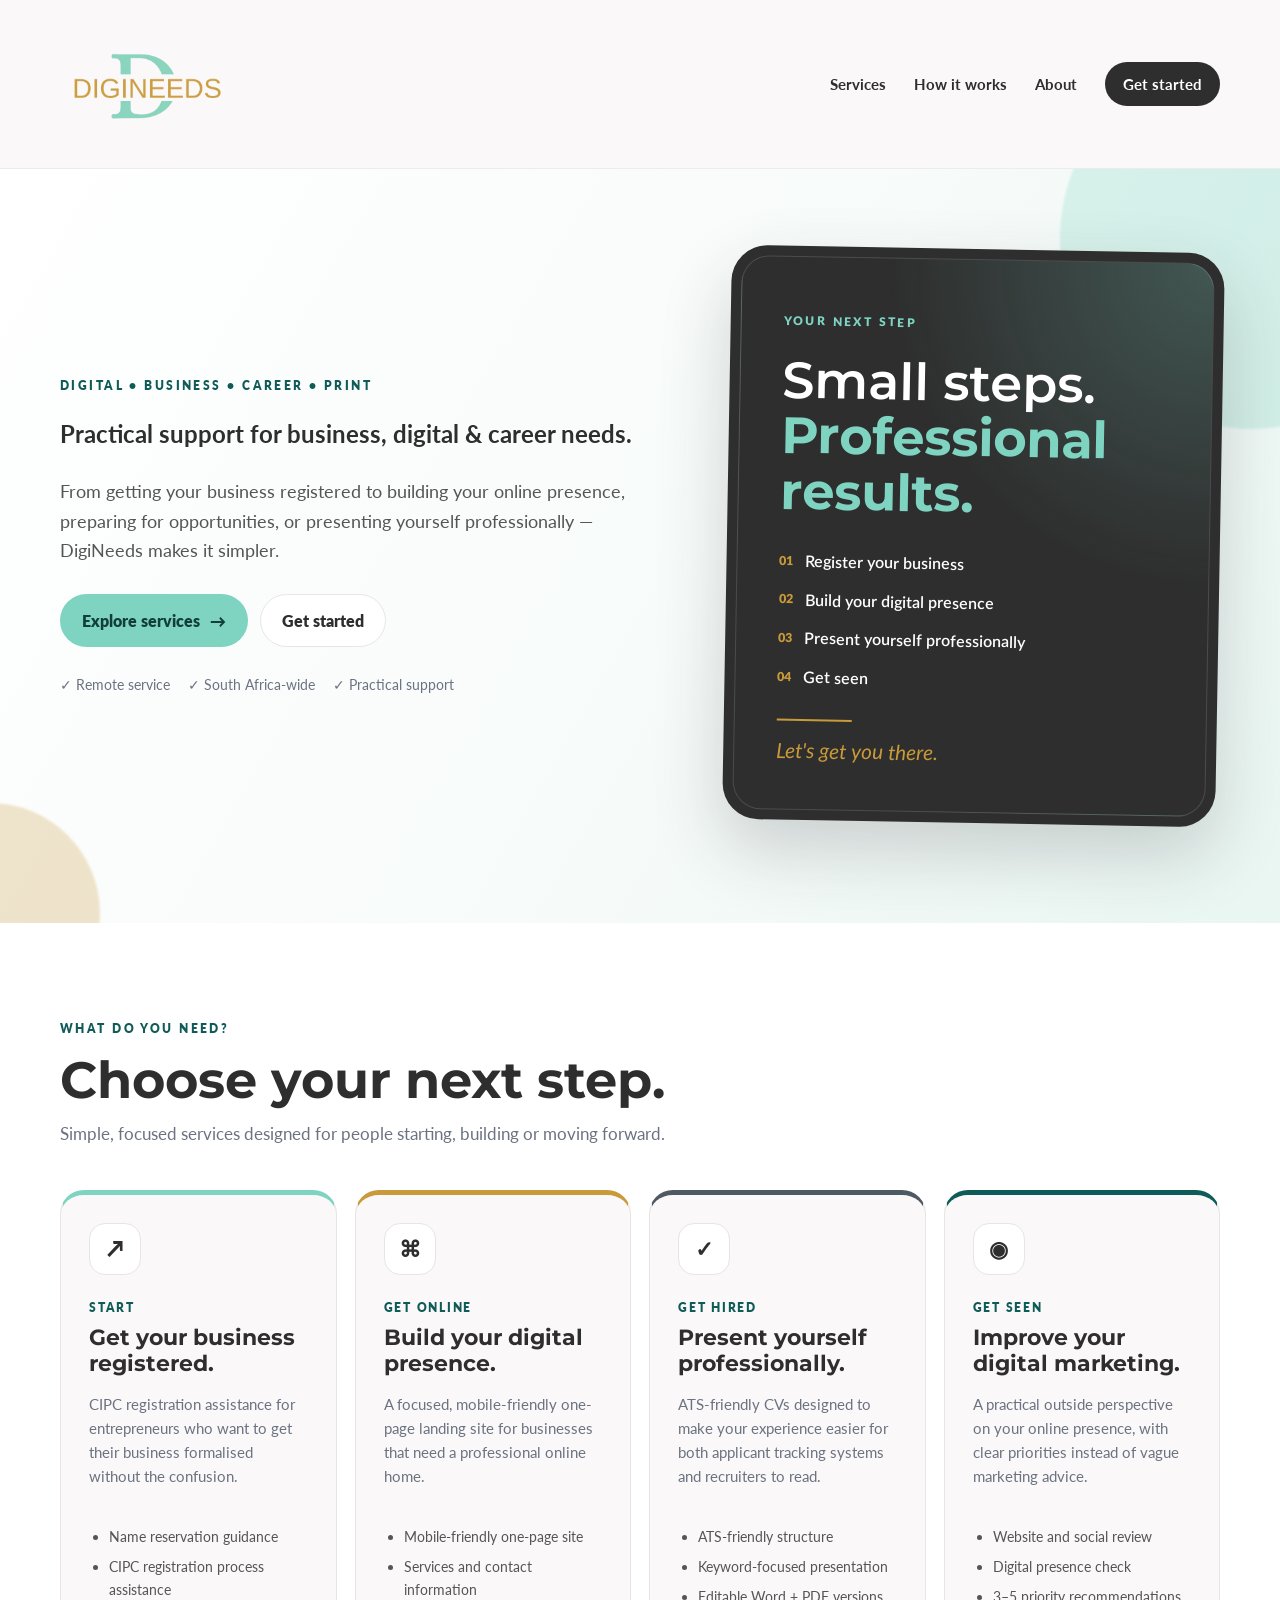
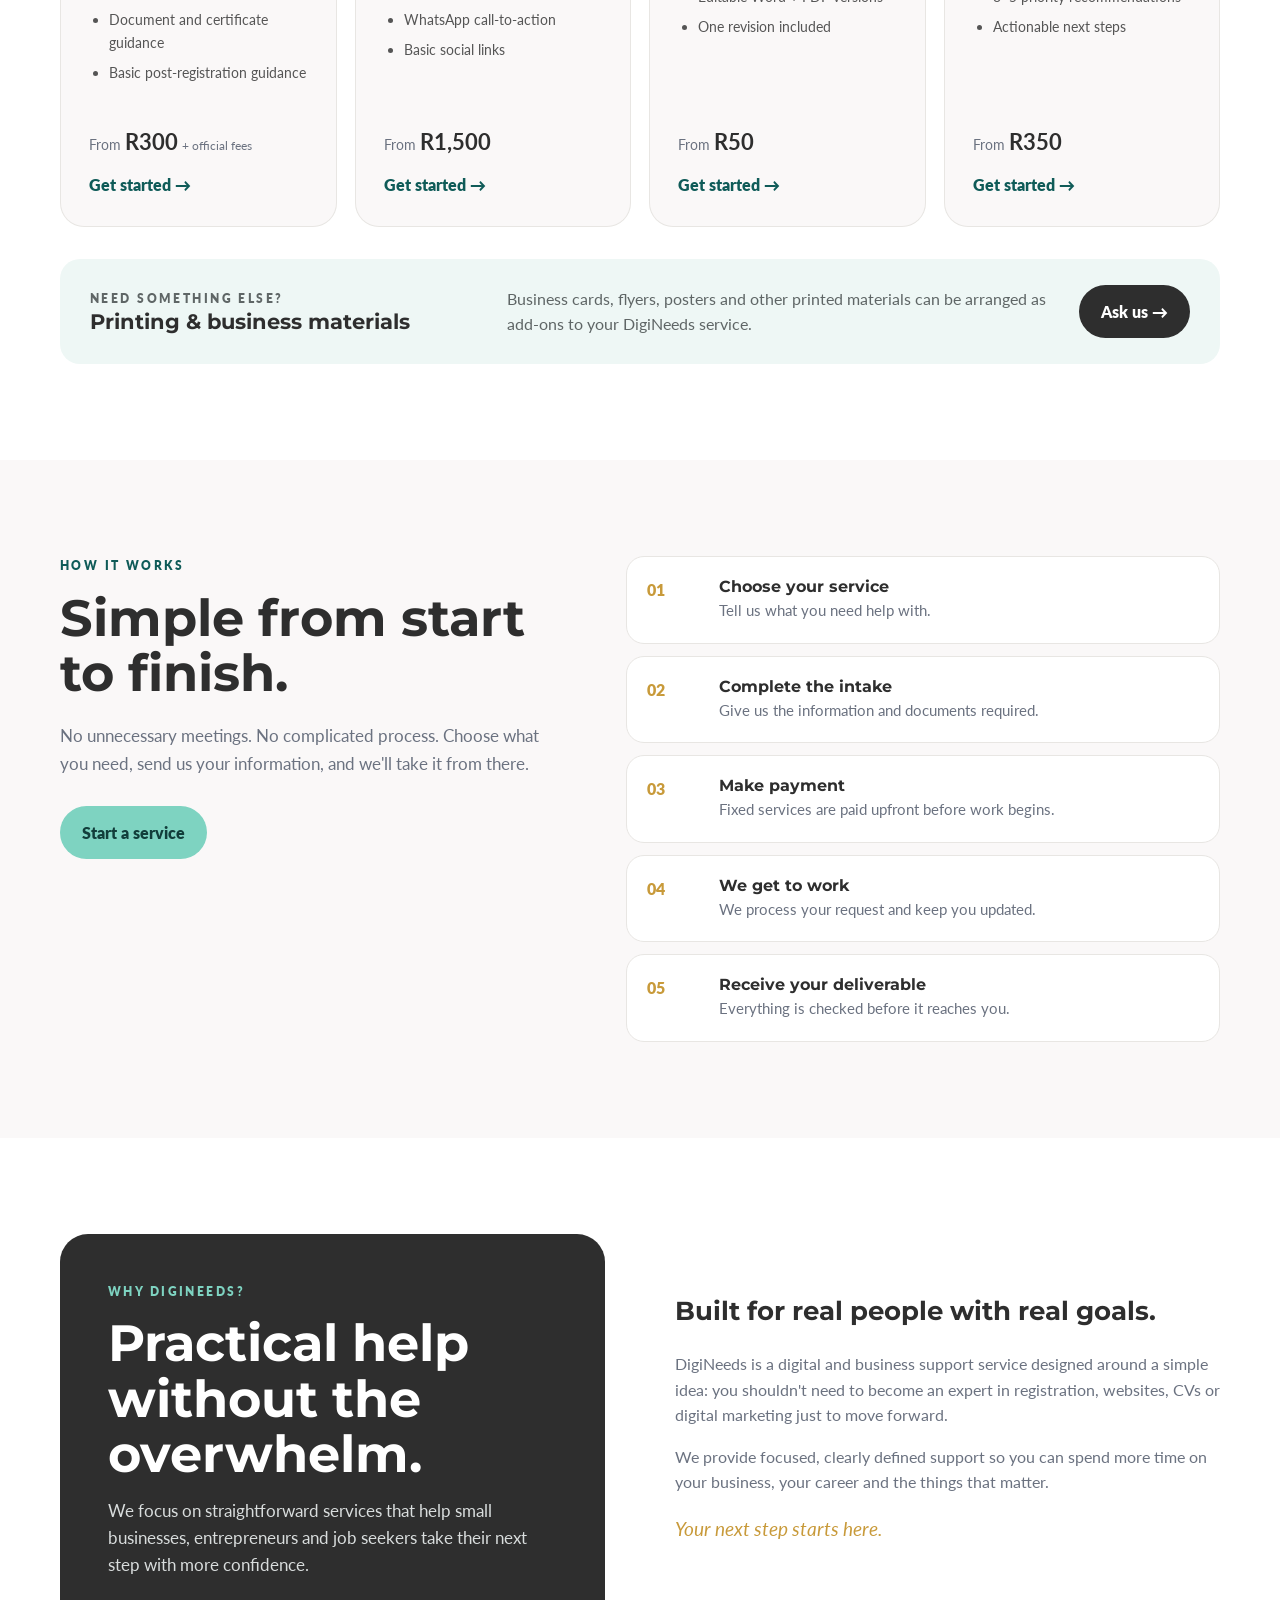
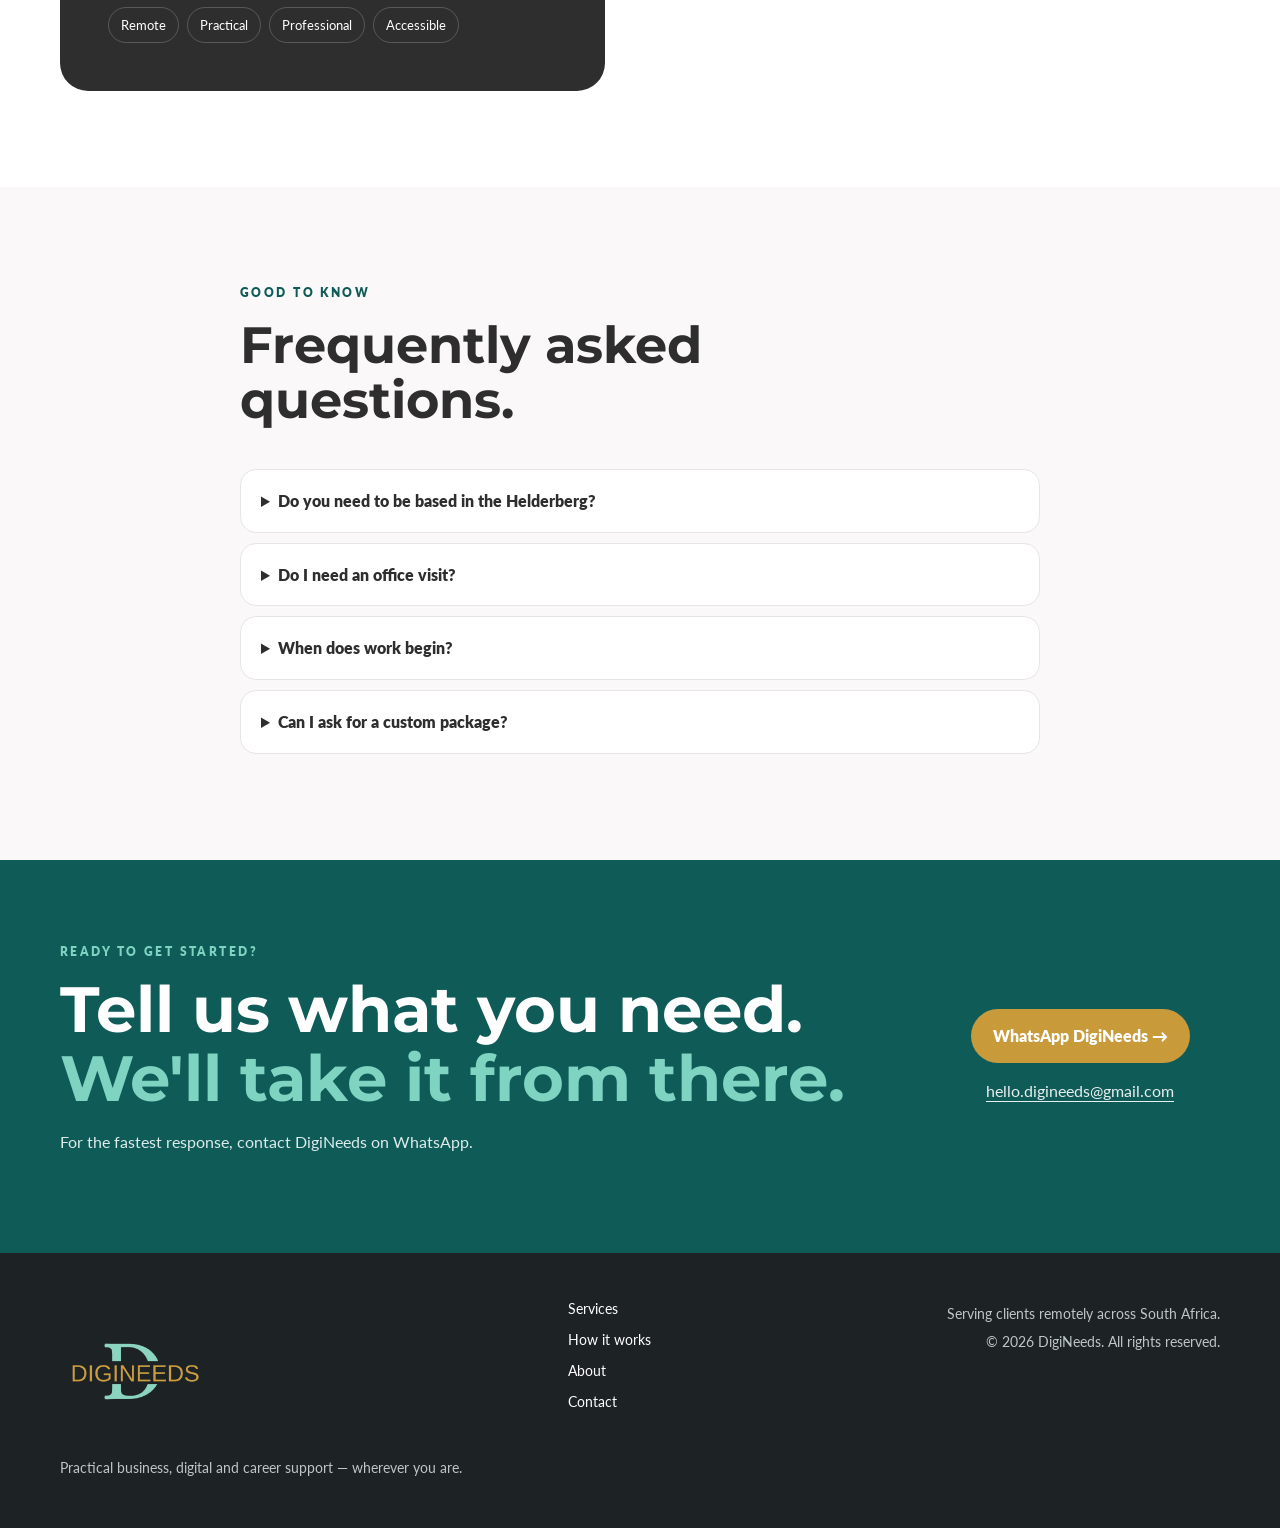
==== index.html @ c64e13cb "Update hero section heading and text" ====
<!DOCTYPE html>
<html lang="en">
<head>
  <meta charset="UTF-8">
  <meta name="viewport" content="width=device-width, initial-scale=1.0">
  <meta name="description" content="DigiNeeds provides practical business, digital and career support remotely across South Africa. CIPC registration assistance, landing pages, ATS CVs and digital marketing support.">
  <meta name="theme-color" content="#7ED3C1">
  <title>DigiNeeds | Practical support for your next step</title>
  <link rel="preconnect" href="https://fonts.googleapis.com">
  <link rel="preconnect" href="https://fonts.gstatic.com" crossorigin>
  <link href="https://fonts.googleapis.com/css2?family=Lato:wght@400;500;600;700&family=Montserrat:wght@500;600;700;800&display=swap" rel="stylesheet">
  <link rel="stylesheet" href="styles.css">
</head>
<body>
  <header class="site-header">
    <div class="container nav-wrap">
      <a class="brand" href="#top" aria-label="DigiNeeds home">
        <img src="assets/DigiNeeds_logo.png" alt="DigiNeeds">
      </a>
      <nav class="desktop-nav" aria-label="Main navigation">
        <a href="#services">Services</a>
        <a href="#how-it-works">How it works</a>
        <a href="#about">About</a>
        <a class="nav-cta" href="#contact">Get started</a>
      </nav>
      <button class="menu-toggle" aria-label="Open menu" aria-expanded="false">☰</button>
    </div>
    <div class="mobile-nav" hidden>
      <a href="#services">Services</a>
      <a href="#how-it-works">How it works</a>
      <a href="#about">About</a>
      <a href="#contact">Get started</a>
    </div>
  </header>

  <main id="top">
    <section class="hero">
      <div class="hero-shape hero-shape-one"></div>
      <div class="hero-shape hero-shape-two"></div>
      <div class="container hero-grid">
        <div class="hero-copy">
          <p class="eyebrow">DIGITAL • BUSINESS • CAREER • PRINT</p>
          <h2>Practical support for <span>business, digital &amp; career needs.</span></h2>
          <p class="hero-text">
            From getting your business registered to building your online presence,
    preparing for opportunities, or presenting yourself professionally —
    DigiNeeds makes it simpler.
          </p>
          <div class="hero-actions">
            <a class="button button-primary" href="#services">Explore services <span>→</span></a>
            <a class="button button-secondary" href="#contact">Get started</a>
          </div>
          <div class="trust-line">
            <span>✓ Remote service</span>
            <span>✓ South Africa-wide</span>
            <span>✓ Practical support</span>
          </div>
        </div>
        <div class="hero-card">
          <div class="hero-card-inner">
            <p class="card-kicker">YOUR NEXT STEP</p>
            <h2>Small steps.<br><strong>Professional results.</strong></h2>
            <div class="mini-services">
              <div><span>01</span> Register your business</div>
              <div><span>02</span> Build your digital presence</div>
              <div><span>03</span> Present yourself professionally</div>
              <div><span>04</span> Get seen</div>
            </div>
            <div class="gold-line"></div>
            <p class="script">Let's get you there.</p>
          </div>
        </div>
      </div>
    </section>

    <section class="services section" id="services">
      <div class="container">
        <div class="section-heading">
          <p class="eyebrow">WHAT DO YOU NEED?</p>
          <h2>Choose your next step.</h2>
          <p>Simple, focused services designed for people starting, building or moving forward.</p>
        </div>

        <div class="service-grid">
          <article class="service-card start">
            <div class="service-icon">↗</div>
            <p class="service-label">START</p>
            <h3>Get your business registered.</h3>
            <p>CIPC registration assistance for entrepreneurs who want to get their business formalised without the confusion.</p>
            <ul>
              <li>Name reservation guidance</li>
              <li>CIPC registration process assistance</li>
              <li>Document and certificate guidance</li>
              <li>Basic post-registration guidance</li>
            </ul>
            <div class="price">From <strong>R300</strong> <small>+ official fees</small></div>
            <a href="#contact" class="text-link">Get started →</a>
          </article>

          <article class="service-card online">
            <div class="service-icon">⌘</div>
            <p class="service-label">GET ONLINE</p>
            <h3>Build your digital presence.</h3>
            <p>A focused, mobile-friendly one-page landing site for businesses that need a professional online home.</p>
            <ul>
              <li>Mobile-friendly one-page site</li>
              <li>Services and contact information</li>
              <li>WhatsApp call-to-action</li>
              <li>Basic social links</li>
            </ul>
            <div class="price">From <strong>R1,500</strong></div>
            <a href="#contact" class="text-link">Get started →</a>
          </article>

          <article class="service-card hired">
            <div class="service-icon">✓</div>
            <p class="service-label">GET HIRED</p>
            <h3>Present yourself professionally.</h3>
            <p>ATS-friendly CVs designed to make your experience easier for both applicant tracking systems and recruiters to read.</p>
            <ul>
              <li>ATS-friendly structure</li>
              <li>Keyword-focused presentation</li>
              <li>Editable Word + PDF versions</li>
              <li>One revision included</li>
            </ul>
            <div class="price">From <strong>R50</strong></div>
            <a href="#contact" class="text-link">Get started →</a>
          </article>

          <article class="service-card seen">
            <div class="service-icon">◉</div>
            <p class="service-label">GET SEEN</p>
            <h3>Improve your digital marketing.</h3>
            <p>A practical outside perspective on your online presence, with clear priorities instead of vague marketing advice.</p>
            <ul>
              <li>Website and social review</li>
              <li>Digital presence check</li>
              <li>3–5 priority recommendations</li>
              <li>Actionable next steps</li>
            </ul>
            <div class="price">From <strong>R350</strong></div>
            <a href="#contact" class="text-link">Get started →</a>
          </article>
        </div>

        <div class="add-on-strip">
          <div>
            <p class="eyebrow">NEED SOMETHING ELSE?</p>
            <h3>Printing & business materials</h3>
          </div>
          <p>Business cards, flyers, posters and other printed materials can be arranged as add-ons to your DigiNeeds service.</p>
          <a href="#contact" class="button button-dark">Ask us →</a>
        </div>
      </div>
    </section>

    <section class="process section" id="how-it-works">
      <div class="container process-grid">
        <div>
          <p class="eyebrow">HOW IT WORKS</p>
          <h2>Simple from start to finish.</h2>
          <p class="lead">No unnecessary meetings. No complicated process. Choose what you need, send us your information, and we'll take it from there.</p>
          <a class="button button-primary" href="#contact">Start a service</a>
        </div>
        <div class="steps">
          <div class="step"><span>01</span><div><h3>Choose your service</h3><p>Tell us what you need help with.</p></div></div>
          <div class="step"><span>02</span><div><h3>Complete the intake</h3><p>Give us the information and documents required.</p></div></div>
          <div class="step"><span>03</span><div><h3>Make payment</h3><p>Fixed services are paid upfront before work begins.</p></div></div>
          <div class="step"><span>04</span><div><h3>We get to work</h3><p>We process your request and keep you updated.</p></div></div>
          <div class="step"><span>05</span><div><h3>Receive your deliverable</h3><p>Everything is checked before it reaches you.</p></div></div>
        </div>
      </div>
    </section>

    <section class="why section" id="about">
      <div class="container why-grid">
        <div class="why-panel">
          <p class="eyebrow">WHY DIGINEEDS?</p>
          <h2>Practical help without the overwhelm.</h2>
          <p>We focus on straightforward services that help small businesses, entrepreneurs and job seekers take their next step with more confidence.</p>
          <div class="pill-row">
            <span>Remote</span><span>Practical</span><span>Professional</span><span>Accessible</span>
          </div>
        </div>
        <div class="about-copy">
          <h3>Built for real people with real goals.</h3>
          <p>DigiNeeds is a digital and business support service designed around a simple idea: you shouldn't need to become an expert in registration, websites, CVs or digital marketing just to move forward.</p>
          <p>We provide focused, clearly defined support so you can spend more time on your business, your career and the things that matter.</p>
          <p class="signature">Your next step starts here.</p>
        </div>
      </div>
    </section>

    <section class="faq section">
      <div class="container narrow">
        <div class="section-heading">
          <p class="eyebrow">GOOD TO KNOW</p>
          <h2>Frequently asked questions.</h2>
        </div>
        <details>
          <summary>Do you need to be based in the Helderberg?</summary>
          <p>No. DigiNeeds is designed to work remotely and serve clients across South Africa.</p>
        </details>
        <details>
          <summary>Do I need an office visit?</summary>
          <p>No. Our pilot services are designed to be handled remotely using WhatsApp, email, and online forms.</p>
        </details>
        <details>
          <summary>When does work begin?</summary>
          <p>For fixed services, work begins after we have received the required information and payment.</p>
        </details>
        <details>
          <summary>Can I ask for a custom package?</summary>
          <p>Yes. If you need a combination of services, contact us, and we'll let you know what we can accommodate.</p>
        </details>
      </div>
    </section>

    <section class="cta-section" id="contact">
      <div class="container cta-inner">
        <div>
          <p class="eyebrow">READY TO GET STARTED?</p>
          <h2>Tell us what you need.<br><span>We'll take it from there.</span></h2>
          <p>For the fastest response, contact DigiNeeds on WhatsApp.</p>
        </div>
        <div class="cta-actions">
          <!-- Replace the number below with your DigiNeeds WhatsApp number before launch. -->
          <a class="button button-gold" href="https://wa.me/27631150796?text=Hi%20DigiNeeds%2C%20I'd%20like%20to%20get%20started." target="_blank" rel="noopener">WhatsApp DigiNeeds →</a>
          <!-- Replace this email before launch. -->
          <a class="email-link" href="mailto:hello.digineeds@gmail.com">hello.digineeds@gmail.com</a>
        </div>
      </div>
    </section>
  </main>

  <footer class="footer">
    <div class="container footer-grid">
      <div>
        <img src="assets/DigiNeeds_logo.png" alt="DigiNeeds" class="footer-logo">
        <p>Practical business, digital and career support — wherever you are.</p>
      </div>
      <div class="footer-links">
        <a href="#services">Services</a>
        <a href="#how-it-works">How it works</a>
        <a href="#about">About</a>
        <a href="#contact">Contact</a>
      </div>
      <div class="footer-note">
        <p>Serving clients remotely across South Africa.</p>
        <p>© <span id="year"></span> DigiNeeds. All rights reserved.</p>
      </div>
    </div>
  </footer>

  <script src="script.js"></script>
</body>
</html>
---- styles.css ----
:root {
  --teal: #7ED3C1;
  --teal-dark: #0f5b58;
  --gold: #C89A3A;
  --gold-dark: #a77c25;
  --charcoal: #2E2E2E;
  --muted: #6B7280;
  --cream: #FAF8F8;
  --white: #ffffff;
  --line: #e8e6e3;
  --shadow: 0 18px 50px rgba(46, 46, 46, .08);
  --radius: 24px;
}

* { box-sizing: border-box; }
html { scroll-behavior: smooth; }
body {
  margin: 0;
  color: var(--charcoal);
  background: var(--cream);
  font-family: "Lato", sans-serif;
  line-height: 1.6;
}
a { color: inherit; text-decoration: none; }
img { max-width: 100%; display: block; }
button { font: inherit; }

.container { width: min(1160px, calc(100% - 40px)); margin: 0 auto; }
.narrow { width: min(800px, 100%); }
.section { padding: 96px 0; }

.site-header {
  position: sticky; top: 0; z-index: 20;
  background: rgba(250,248,248,.94);
  backdrop-filter: blur(14px);
  border-bottom: 1px solid rgba(46,46,46,.06);
}
.nav-wrap {
  min-height: 78px; display: flex; align-items: center; justify-content: space-between;
}
.brand img { width: 168px; height: auto; }
.desktop-nav { display: flex; align-items: center; gap: 28px; font-weight: 700; font-size: .94rem; }
.desktop-nav a { transition: color .2s ease; }
.desktop-nav a:hover { color: var(--teal-dark); }
.nav-cta { padding: 10px 18px; border-radius: 999px; background: var(--charcoal); color: white; }
.menu-toggle { display: none; border: 0; background: none; font-size: 1.5rem; color: var(--charcoal); }
.mobile-nav { padding: 10px 20px 20px; display: grid; gap: 12px; font-weight: 700; }
.mobile-nav[hidden] { display: none; }
.mobile-nav a { padding: 10px; }

.hero {
  position: relative; overflow: hidden;
  background: linear-gradient(120deg, #fff 0%, #f7fbfa 55%, #e9f6f2 100%);
  padding: 80px 0 100px;
}
.hero-grid { display: grid; grid-template-columns: 1.1fr .9fr; gap: 64px; align-items: center; position: relative; z-index: 2; }
.eyebrow { letter-spacing: .2em; font-size: .76rem; font-weight: 800; color: var(--teal-dark); margin: 0 0 14px; }
.hero h1, .section-heading h2, .process h2, .why h2, .cta-section h2 {
  font-family: "Montserrat", sans-serif; line-height: 1.08; margin: 0;
}
.hero h1 { font-size: clamp(2.6rem, 6vw, 5rem); max-width: 760px; }
.hero h1 span { color: var(--gold); }
.hero-text { font-size: 1.15rem; max-width: 650px; color: #555; margin: 24px 0 28px; }
.hero-actions { display: flex; flex-wrap: wrap; gap: 12px; }
.button {
  display: inline-flex; align-items: center; justify-content: center; gap: 10px;
  border-radius: 999px; padding: 13px 21px; font-weight: 800; border: 1px solid transparent;
  transition: transform .2s ease, box-shadow .2s ease, background .2s ease;
}
.button:hover { transform: translateY(-2px); box-shadow: 0 10px 25px rgba(0,0,0,.10); }
.button-primary { background: var(--teal); color: #123e3b; }
.button-secondary { background: white; border-color: var(--line); }
.button-dark { background: var(--charcoal); color: white; }
.button-gold { background: var(--gold); color: white; }
.trust-line { display: flex; flex-wrap: wrap; gap: 18px; margin-top: 26px; color: var(--muted); font-size: .9rem; }

.hero-card {
  border-radius: 36px; background: var(--charcoal); color: white; padding: 10px;
  box-shadow: 0 30px 70px rgba(46,46,46,.20); transform: rotate(1deg);
}
.hero-card-inner {
  border: 1px solid rgba(255,255,255,.14); border-radius: 28px; padding: 42px;
  min-height: 460px; display: flex; flex-direction: column; justify-content: center;
  background: radial-gradient(circle at top right, rgba(126,211,193,.25), transparent 45%);
}
.card-kicker { letter-spacing: .2em; font-size: .75rem; color: var(--teal); font-weight: 800; }
.hero-card h2 { font: 600 clamp(2rem,4vw,3.4rem)/1.08 "Montserrat", sans-serif; margin: 10px 0 30px; }
.hero-card h2 strong { color: var(--teal); }
.mini-services { display: grid; gap: 13px; }
.mini-services div { display: flex; gap: 12px; align-items: center; font-weight: 600; }
.mini-services span { color: var(--gold); font-weight: 800; font-size: .78rem; }
.gold-line { height: 2px; width: 75px; background: var(--gold); margin-top: 30px; }
.script { font-size: 1.3rem; color: var(--gold); font-style: italic; margin: 12px 0 0; }
.hero-shape { position: absolute; border-radius: 50%; filter: blur(1px); opacity: .25; }
.hero-shape-one { width: 380px; height: 380px; background: var(--teal); right: -160px; top: -120px; }
.hero-shape-two { width: 220px; height: 220px; background: var(--gold); left: -120px; bottom: -100px; }

.section-heading { max-width: 720px; margin-bottom: 42px; }
.section-heading h2, .process h2, .why h2 { font-size: clamp(2rem, 4vw, 3.4rem); }
.section-heading > p:last-child { color: var(--muted); font-size: 1.05rem; margin-top: 14px; }

.services { background: white; }
.service-grid { display: grid; grid-template-columns: repeat(4, 1fr); gap: 18px; }
.service-card {
  padding: 28px; border: 1px solid var(--line); border-radius: var(--radius);
  background: var(--cream); position: relative; display: flex; flex-direction: column;
  min-height: 520px; transition: transform .2s ease, box-shadow .2s ease;
}
.service-card:hover { transform: translateY(-5px); box-shadow: var(--shadow); }
.service-card.start { border-top: 5px solid var(--teal); }
.service-card.online { border-top: 5px solid var(--gold); }
.service-card.hired { border-top: 5px solid #4f5964; }
.service-card.seen { border-top: 5px solid var(--teal-dark); }
.service-icon {
  width: 52px; height: 52px; display: grid; place-items: center; border-radius: 16px;
  background: white; border: 1px solid var(--line); font-size: 1.35rem; font-weight: 800;
}
.service-label { color: var(--teal-dark); letter-spacing: .15em; font-weight: 800; font-size: .74rem; margin: 24px 0 7px; }
.service-card h3 { font: 700 1.35rem/1.2 "Montserrat", sans-serif; margin: 0; }
.service-card > p:not(.service-label) { color: var(--muted); font-size: .94rem; }
.service-card ul { padding-left: 20px; color: #555; font-size: .9rem; }
.service-card li { margin: 7px 0; }
.price { margin-top: auto; padding-top: 20px; font-size: .9rem; color: var(--muted); }
.price strong { color: var(--charcoal); font-size: 1.35rem; }
.price small { font-size: .72rem; }
.text-link { color: var(--teal-dark); font-weight: 800; margin-top: 12px; }

.add-on-strip {
  margin-top: 32px; padding: 26px 30px; border-radius: 20px; background: #eef7f5;
  display: grid; grid-template-columns: 1fr 1.4fr auto; gap: 28px; align-items: center;
}
.add-on-strip h3 { margin: 0; font: 700 1.3rem "Montserrat", sans-serif; }
.add-on-strip p { margin: 0; color: #5f6666; }

.process { background: var(--cream); }
.process-grid { display: grid; grid-template-columns: .9fr 1.1fr; gap: 80px; align-items: start; }
.lead { font-size: 1.08rem; color: var(--muted); margin: 22px 0 28px; max-width: 500px; }
.steps { display: grid; gap: 12px; }
.step {
  display: grid; grid-template-columns: 54px 1fr; gap: 18px; padding: 20px;
  background: white; border: 1px solid var(--line); border-radius: 18px;
}
.step > span { color: var(--gold); font-weight: 800; }
.step h3 { margin: 0; font: 700 1rem "Montserrat", sans-serif; }
.step p { margin: 3px 0 0; color: var(--muted); font-size: .92rem; }

.why { background: white; }
.why-grid { display: grid; grid-template-columns: 1fr 1fr; gap: 70px; align-items: stretch; }
.why-panel { background: var(--charcoal); color: white; border-radius: 28px; padding: 48px; }
.why-panel .eyebrow { color: var(--teal); }
.why-panel p:not(.eyebrow) { color: #d9dddd; font-size: 1.05rem; }
.about-copy { padding: 35px 0; }
.about-copy h3 { font: 700 1.6rem "Montserrat", sans-serif; }
.about-copy p { color: var(--muted); }
.pill-row { display: flex; flex-wrap: wrap; gap: 8px; margin-top: 28px; }
.pill-row span { border: 1px solid rgba(255,255,255,.2); border-radius: 999px; padding: 7px 12px; font-size: .8rem; }
.signature { color: var(--gold) !important; font-style: italic; font-size: 1.2rem; }

.faq { background: var(--cream); }
details { background: white; border: 1px solid var(--line); border-radius: 16px; padding: 18px 20px; margin: 10px 0; }
summary { cursor: pointer; font-weight: 800; }
details p { color: var(--muted); margin-bottom: 0; }

.cta-section { background: var(--teal-dark); color: white; padding: 82px 0; position: relative; overflow: hidden; }
.cta-section .eyebrow { color: var(--teal); }
.cta-section h2 { font-size: clamp(2.2rem, 5vw, 4rem); }
.cta-section h2 span { color: var(--teal); }
.cta-section p:not(.eyebrow) { color: #dceceb; }
.cta-inner { display: flex; justify-content: space-between; gap: 40px; align-items: center; }
.cta-actions { display: grid; justify-items: center; gap: 15px; min-width: 280px; }
.email-link { color: white; opacity: .9; text-decoration: underline; text-underline-offset: 4px; }

.footer { background: #1d2224; color: white; padding: 44px 0; }
.footer-grid { display: grid; grid-template-columns: 1.3fr .7fr 1fr; gap: 40px; align-items: start; }
.footer-logo { width: 145px; margin-bottom: 14px; }
.footer p { color: #bfc6c6; margin: 5px 0; font-size: .9rem; }
.footer-links { display: grid; gap: 8px; font-size: .9rem; }
.footer-links a:hover { color: var(--teal); }
.footer-note { text-align: right; }

@media (max-width: 1000px) {
  .service-grid { grid-template-columns: repeat(2, 1fr); }
  .hero-grid, .process-grid, .why-grid { grid-template-columns: 1fr; }
  .hero-card { max-width: 650px; width: 100%; margin: 0 auto; }
  .add-on-strip { grid-template-columns: 1fr 1fr; }
  .add-on-strip .button { justify-self: start; }
  .cta-inner { flex-direction: column; align-items: flex-start; }
  .cta-actions { justify-items: start; }
  .footer-grid { grid-template-columns: 1fr 1fr; }
  .footer-note { text-align: left; }
}
@media (max-width: 700px) {
  .container { width: min(100% - 28px, 1160px); }
  .section { padding: 68px 0; }
  .desktop-nav { display: none; }
  .menu-toggle { display: block; }
  .hero { padding: 55px 0 70px; }
  .hero h1 { font-size: 2.65rem; }
  .hero-card-inner { padding: 30px; min-height: 390px; }
  .service-grid { grid-template-columns: 1fr; }
  .service-card { min-height: auto; }
  .add-on-strip { grid-template-columns: 1fr; }
  .why-panel { padding: 32px; }
  .footer-grid { grid-template-columns: 1fr; }
  .trust-line { display: grid; gap: 6px; }
}
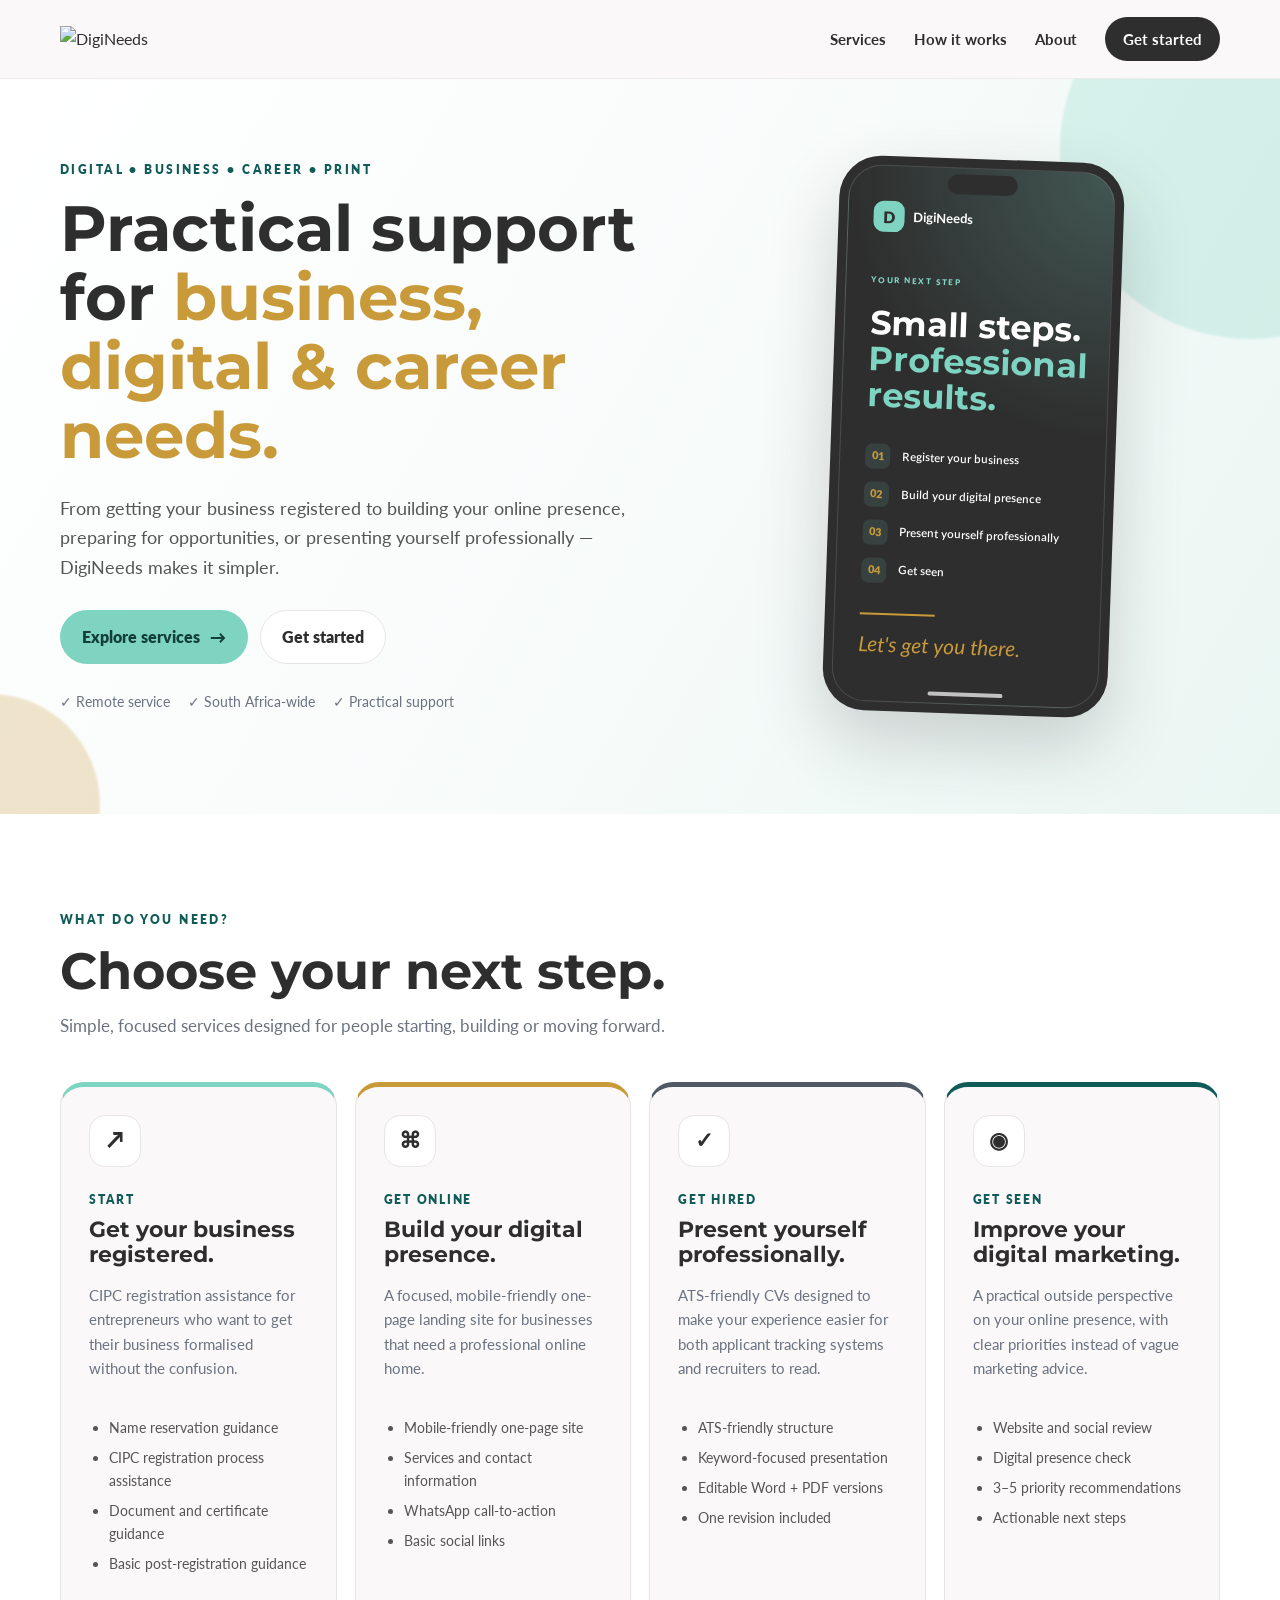
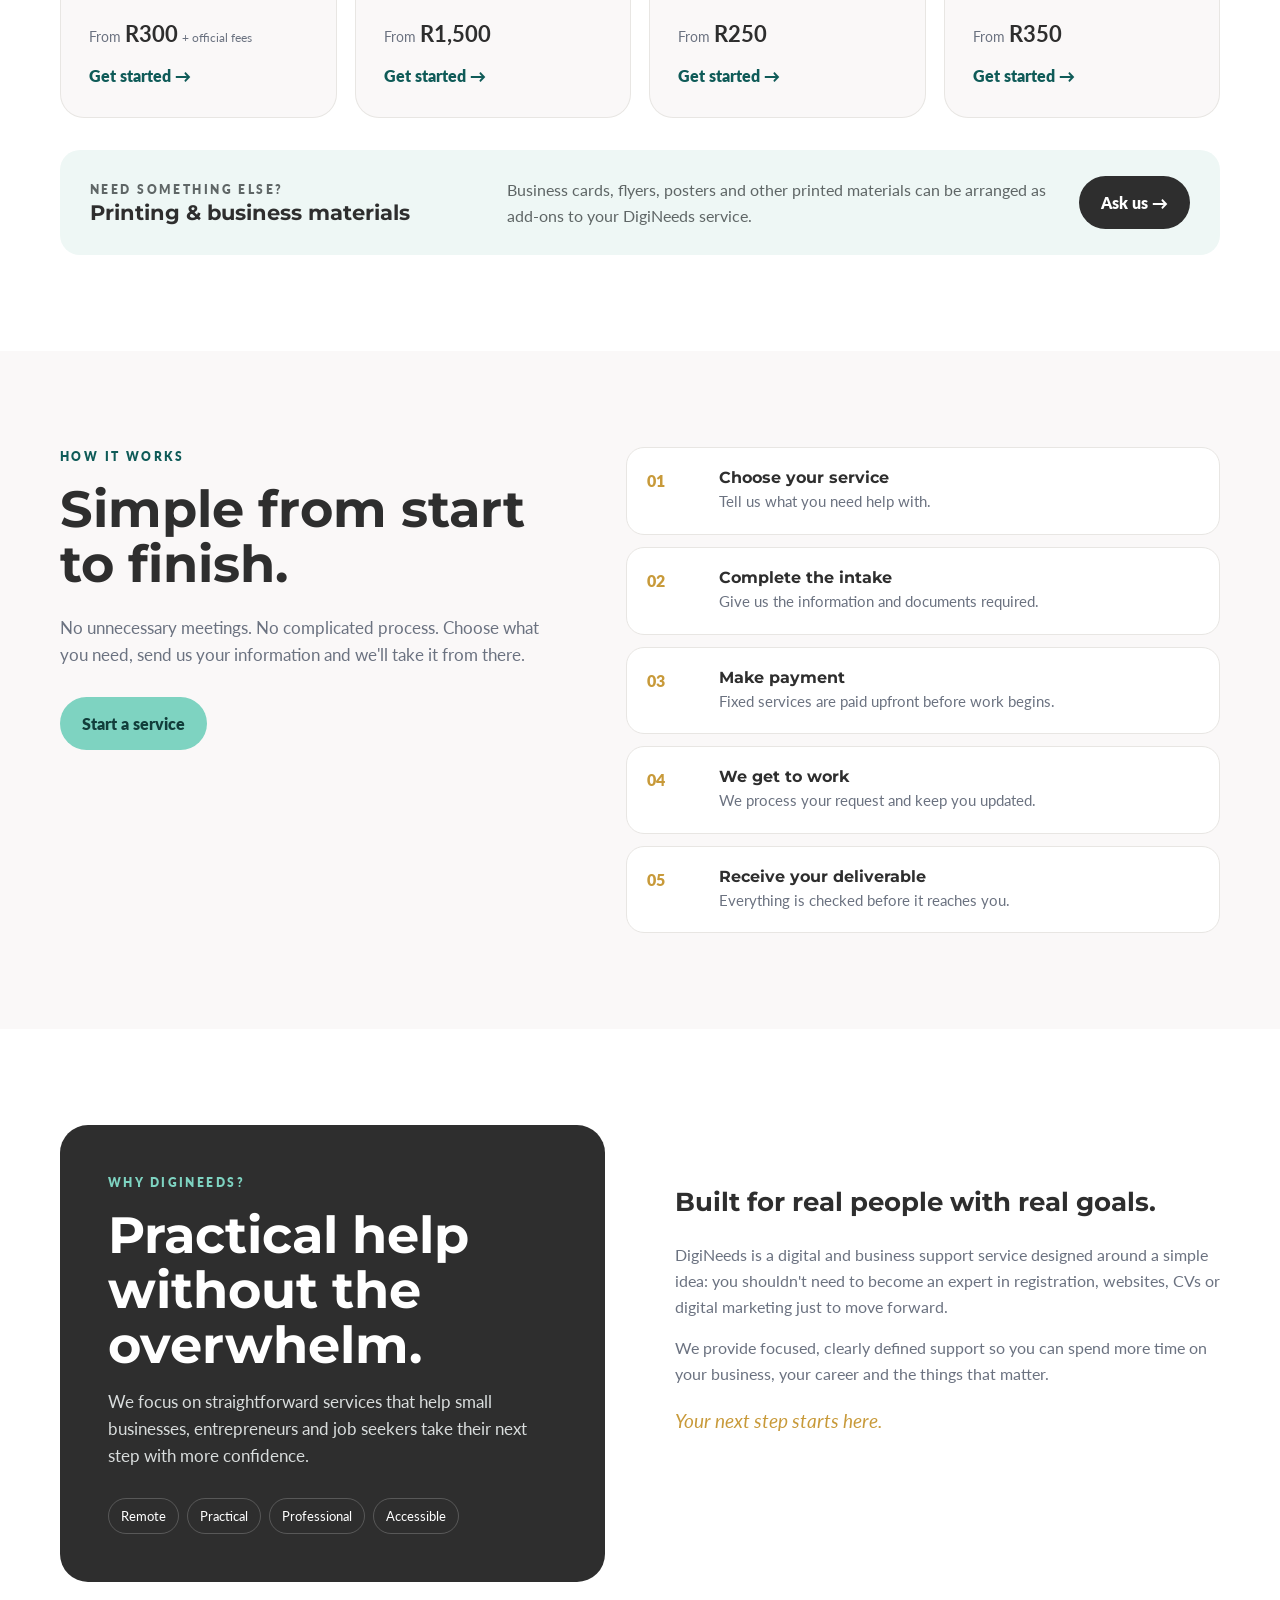
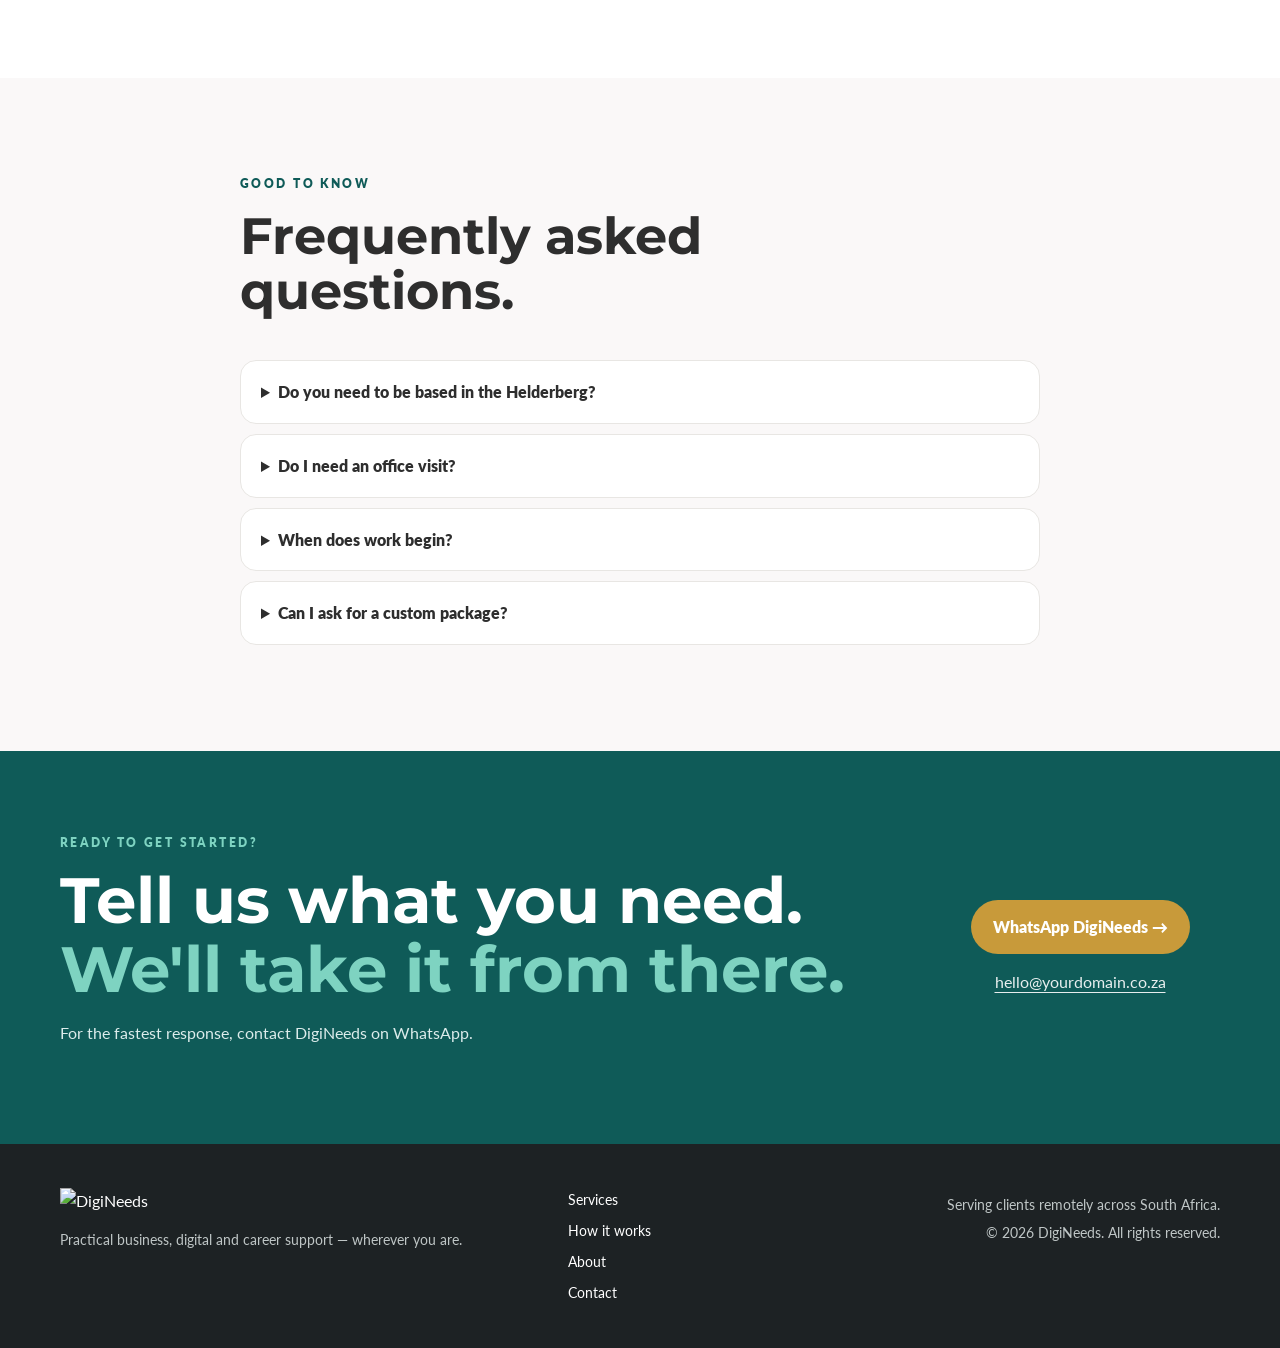
==== commit ee40a6a6: "Update logo image and contact email in index.html" ====
--- a/index.html
+++ b/index.html
@@ -15,7 +15,7 @@
   <header class="site-header">
     <div class="container nav-wrap">
       <a class="brand" href="#top" aria-label="DigiNeeds home">
-        <img src="assets/DigiNeeds_logo.png" alt="DigiNeeds">
+        <img src="assets/digineeds_logo.png" alt="DigiNeeds">
       </a>
       <nav class="desktop-nav" aria-label="Main navigation">
         <a href="#services">Services</a>
@@ -57,20 +57,33 @@
           </div>
         </div>
         <div class="hero-card">
-          <div class="hero-card-inner">
-            <p class="card-kicker">YOUR NEXT STEP</p>
-            <h2>Small steps.<br><strong>Professional results.</strong></h2>
-            <div class="mini-services">
-              <div><span>01</span> Register your business</div>
-              <div><span>02</span> Build your digital presence</div>
-              <div><span>03</span> Present yourself professionally</div>
-              <div><span>04</span> Get seen</div>
-            </div>
-            <div class="gold-line"></div>
-            <p class="script">Let's get you there.</p>
-          </div>
-        </div>
-      </div>
+  <div class="hero-card-inner">
+
+    <div class="phone-brand">
+      <div class="phone-logo">D</div>
+      <span>DigiNeeds</span>
+    </div>
+
+    <p class="card-kicker">YOUR NEXT STEP</p>
+
+    <h4>
+      Small steps.<br>
+      <strong>Professional results.</strong>
+    </h4>
+
+    <div class="mini-services">
+      <div><span>01</span> Register your business</div>
+      <div><span>02</span> Build your digital presence</div>
+      <div><span>03</span> Present yourself professionally</div>
+      <div><span>04</span> Get seen</div>
+    </div>
+
+    <div class="gold-line"></div>
+
+    <p class="script">Let's get you there.</p>
+
+  </div>
+</div>
     </section>
 
     <section class="services section" id="services">
@@ -123,7 +136,7 @@
               <li>Editable Word + PDF versions</li>
               <li>One revision included</li>
             </ul>
-            <div class="price">From <strong>R50</strong></div>
+            <div class="price">From <strong>R250</strong></div>
             <a href="#contact" class="text-link">Get started →</a>
           </article>
 
@@ -159,7 +172,7 @@
         <div>
           <p class="eyebrow">HOW IT WORKS</p>
           <h2>Simple from start to finish.</h2>
-          <p class="lead">No unnecessary meetings. No complicated process. Choose what you need, send us your information, and we'll take it from there.</p>
+          <p class="lead">No unnecessary meetings. No complicated process. Choose what you need, send us your information and we'll take it from there.</p>
           <a class="button button-primary" href="#contact">Start a service</a>
         </div>
         <div class="steps">
@@ -203,7 +216,7 @@
         </details>
         <details>
           <summary>Do I need an office visit?</summary>
-          <p>No. Our pilot services are designed to be handled remotely using WhatsApp, email, and online forms.</p>
+          <p>No. Our pilot services are designed to be handled remotely using WhatsApp, email and online forms.</p>
         </details>
         <details>
           <summary>When does work begin?</summary>
@@ -211,7 +224,7 @@
         </details>
         <details>
           <summary>Can I ask for a custom package?</summary>
-          <p>Yes. If you need a combination of services, contact us, and we'll let you know what we can accommodate.</p>
+          <p>Yes. If you need a combination of services, contact us and we'll let you know what we can accommodate.</p>
         </details>
       </div>
     </section>
@@ -227,7 +240,7 @@
           <!-- Replace the number below with your DigiNeeds WhatsApp number before launch. -->
           <a class="button button-gold" href="https://wa.me/27631150796?text=Hi%20DigiNeeds%2C%20I'd%20like%20to%20get%20started." target="_blank" rel="noopener">WhatsApp DigiNeeds →</a>
           <!-- Replace this email before launch. -->
-          <a class="email-link" href="mailto:hello.digineeds@gmail.com">hello.digineeds@gmail.com</a>
+          <a class="email-link" href="mailto:hello@yourdomain.co.za">hello@yourdomain.co.za</a>
         </div>
       </div>
     </section>
@@ -236,7 +249,7 @@
   <footer class="footer">
     <div class="container footer-grid">
       <div>
-        <img src="assets/DigiNeeds_logo.png" alt="DigiNeeds" class="footer-logo">
+        <img src="assets/digineeds_logo.png" alt="DigiNeeds" class="footer-logo">
         <p>Practical business, digital and career support — wherever you are.</p>
       </div>
       <div class="footer-links">
--- a/styles.css
+++ b/styles.css
@@ -38,63 +38,469 @@
 .nav-wrap {
   min-height: 78px; display: flex; align-items: center; justify-content: space-between;
 }
-.brand img { width: 168px; height: auto; }
+.brand img { width: 145px; height: auto; }
 .desktop-nav { display: flex; align-items: center; gap: 28px; font-weight: 700; font-size: .94rem; }
 .desktop-nav a { transition: color .2s ease; }
 .desktop-nav a:hover { color: var(--teal-dark); }
 .nav-cta { padding: 10px 18px; border-radius: 999px; background: var(--charcoal); color: white; }
-.menu-toggle { display: none; border: 0; background: none; font-size: 1.5rem; color: var(--charcoal); }
+.menu-toggle { display: none; border: 0; background: none; font-size: 1.5rem; }
 .mobile-nav { padding: 10px 20px 20px; display: grid; gap: 12px; font-weight: 700; }
 .mobile-nav[hidden] { display: none; }
 .mobile-nav a { padding: 10px; }
 
 .hero {
-  position: relative; overflow: hidden;
+  position: relative;
+  overflow: hidden;
   background: linear-gradient(120deg, #fff 0%, #f7fbfa 55%, #e9f6f2 100%);
   padding: 80px 0 100px;
 }
-.hero-grid { display: grid; grid-template-columns: 1.1fr .9fr; gap: 64px; align-items: center; position: relative; z-index: 2; }
-.eyebrow { letter-spacing: .2em; font-size: .76rem; font-weight: 800; color: var(--teal-dark); margin: 0 0 14px; }
-.hero h1, .section-heading h2, .process h2, .why h2, .cta-section h2 {
-  font-family: "Montserrat", sans-serif; line-height: 1.08; margin: 0;
-}
-.hero h1 { font-size: clamp(2.6rem, 6vw, 5rem); max-width: 760px; }
-.hero h1 span { color: var(--gold); }
-.hero-text { font-size: 1.15rem; max-width: 650px; color: #555; margin: 24px 0 28px; }
-.hero-actions { display: flex; flex-wrap: wrap; gap: 12px; }
+
+.hero-grid {
+  display: grid;
+  grid-template-columns: 1.1fr .9fr;
+  gap: 64px;
+  align-items: center;
+  position: relative;
+  z-index: 2;
+}
+
+.eyebrow {
+  letter-spacing: .2em;
+  font-size: .76rem;
+  font-weight: 800;
+  color: var(--teal-dark);
+  margin: 0 0 14px;
+}
+
+.hero h2,
+.section-heading h2,
+.process h2,
+.why h2,
+.cta-section h2 {
+  font-family: "Montserrat", sans-serif;
+  line-height: 1.08;
+  margin: 0;
+}
+
+.hero h2 {
+  font-size: clamp(1.6rem, 5vw, 4rem);
+  max-width: 760px;
+}
+
+.hero h2 span {
+  color: var(--gold);
+}
+
+.hero-text {
+  font-size: 1.15rem;
+  max-width: 650px;
+  color: #555;
+  margin: 24px 0 28px;
+}
+
+.hero-actions {
+  display: flex;
+  flex-wrap: wrap;
+  gap: 12px;
+}
+
 .button {
-  display: inline-flex; align-items: center; justify-content: center; gap: 10px;
-  border-radius: 999px; padding: 13px 21px; font-weight: 800; border: 1px solid transparent;
+  display: inline-flex;
+  align-items: center;
+  justify-content: center;
+  gap: 10px;
+  border-radius: 999px;
+  padding: 13px 21px;
+  font-weight: 800;
+  border: 1px solid transparent;
   transition: transform .2s ease, box-shadow .2s ease, background .2s ease;
 }
-.button:hover { transform: translateY(-2px); box-shadow: 0 10px 25px rgba(0,0,0,.10); }
-.button-primary { background: var(--teal); color: #123e3b; }
-.button-secondary { background: white; border-color: var(--line); }
-.button-dark { background: var(--charcoal); color: white; }
-.button-gold { background: var(--gold); color: white; }
-.trust-line { display: flex; flex-wrap: wrap; gap: 18px; margin-top: 26px; color: var(--muted); font-size: .9rem; }
+
+.button:hover {
+  transform: translateY(-2px);
+  box-shadow: 0 10px 25px rgba(0,0,0,.10);
+}
+
+.button-primary {
+  background: var(--teal);
+  color: #123e3b;
+}
+
+.button-secondary {
+  background: white;
+  border-color: var(--line);
+}
+
+.button-dark {
+  background: var(--charcoal);
+  color: white;
+}
+
+.button-gold {
+  background: var(--gold);
+  color: white;
+}
+
+.trust-line {
+  display: flex;
+  flex-wrap: wrap;
+  gap: 18px;
+  margin-top: 26px;
+  color: var(--muted);
+  font-size: .9rem;
+}
+
+
+/* =========================================
+   DIGINEEDS PHONE MOCKUP
+   ========================================= */
 
 .hero-card {
-  border-radius: 36px; background: var(--charcoal); color: white; padding: 10px;
-  box-shadow: 0 30px 70px rgba(46,46,46,.20); transform: rotate(1deg);
-}
+  position: relative;
+
+  width: 285px;
+  height: 555px;
+
+  margin: 0 auto;
+  padding: 9px;
+
+  border-radius: 42px;
+
+  background: var(--charcoal);
+  color: white;
+
+  box-shadow:
+    0 30px 70px rgba(46,46,46,.20);
+
+  transform: rotate(2deg);
+
+  transition:
+    transform .35s ease,
+    box-shadow .35s ease;
+}
+
+.hero-card:hover {
+  transform: rotate(0deg) translateY(-6px);
+
+  box-shadow:
+    0 40px 80px rgba(46,46,46,.22);
+}
+
+
+/* Phone screen */
+
 .hero-card-inner {
-  border: 1px solid rgba(255,255,255,.14); border-radius: 28px; padding: 42px;
-  min-height: 460px; display: flex; flex-direction: column; justify-content: center;
-  background: radial-gradient(circle at top right, rgba(126,211,193,.25), transparent 45%);
-}
-.card-kicker { letter-spacing: .2em; font-size: .75rem; color: var(--teal); font-weight: 800; }
-.hero-card h2 { font: 600 clamp(2rem,4vw,3.4rem)/1.08 "Montserrat", sans-serif; margin: 10px 0 30px; }
-.hero-card h2 strong { color: var(--teal); }
-.mini-services { display: grid; gap: 13px; }
-.mini-services div { display: flex; gap: 12px; align-items: center; font-weight: 600; }
-.mini-services span { color: var(--gold); font-weight: 800; font-size: .78rem; }
-.gold-line { height: 2px; width: 75px; background: var(--gold); margin-top: 30px; }
-.script { font-size: 1.3rem; color: var(--gold); font-style: italic; margin: 12px 0 0; }
-.hero-shape { position: absolute; border-radius: 50%; filter: blur(1px); opacity: .25; }
-.hero-shape-one { width: 380px; height: 380px; background: var(--teal); right: -160px; top: -120px; }
-.hero-shape-two { width: 220px; height: 220px; background: var(--gold); left: -120px; bottom: -100px; }
-
+  position: relative;
+
+  width: 100%;
+  height: 100%;
+
+  box-sizing: border-box;
+  overflow: hidden;
+
+  border: 1px solid rgba(255,255,255,.14);
+  border-radius: 34px;
+
+  padding: 35px 25px;
+
+  display: flex;
+  flex-direction: column;
+  justify-content: flex-start;
+
+  background:
+    radial-gradient(
+      circle at top right,
+      rgba(126,211,193,.25),
+      transparent 45%
+    );
+}
+
+
+/* Phone speaker / camera */
+
+.hero-card::before {
+  content: "";
+
+  position: absolute;
+  z-index: 5;
+
+  top: 16px;
+  left: 50%;
+
+  width: 70px;
+  height: 20px;
+
+  border-radius: 20px;
+
+  background: var(--charcoal);
+
+  transform: translateX(-50%);
+}
+
+
+/* Phone bottom indicator */
+
+.hero-card::after {
+  content: "";
+
+  position: absolute;
+  z-index: 5;
+
+  bottom: 17px;
+  left: 50%;
+
+  width: 75px;
+  height: 4px;
+
+  border-radius: 10px;
+
+  background: rgba(255,255,255,.7);
+
+  transform: translateX(-50%);
+}
+
+
+/* =========================================
+   PHONE CONTENT
+   ========================================= */
+
+.phone-brand {
+  display: flex;
+  align-items: center;
+  gap: 9px;
+
+  margin-bottom: 42px;
+
+  font-size: 13px;
+  font-weight: 700;
+}
+
+.phone-logo {
+  display: flex;
+  align-items: center;
+  justify-content: center;
+
+  width: 31px;
+  height: 31px;
+
+  border-radius: 10px;
+
+  background: var(--teal);
+  color: var(--charcoal);
+
+  font-size: 16px;
+  font-weight: 800;
+}
+
+
+/* Kicker */
+
+.card-kicker {
+  margin: 0 0 8px;
+
+  letter-spacing: .2em;
+
+  font-size: .50rem;
+  font-weight: 800;
+
+  color: var(--teal);
+}
+
+
+/* Main heading */
+
+.hero-card h4 {
+  font-family: "Montserrat", sans-serif;
+  font-size: clamp(1.1rem, 4vw, 2.1rem);
+  line-height: 1.08;
+
+  margin: 10px 0 30px;
+}
+
+.hero-card h4 strong {
+  color: var(--teal);
+}
+
+
+/* Services */
+
+.mini-services {
+  display: grid;
+  gap: 13px;
+}
+
+.mini-services div {
+  display: flex;
+  gap: 12px;
+  align-items: center;
+
+  font-size: .72rem;
+  font-weight: 600;
+  line-height: 1.25;
+}
+
+.mini-services span {
+  display: flex;
+  align-items: center;
+  justify-content: center;
+
+  width: 25px;
+  height: 25px;
+
+  flex-shrink: 0;
+
+  border-radius: 7px;
+
+  background: rgba(126,211,193,.12);
+
+  color: var(--gold);
+
+  font-size: .68rem;
+  font-weight: 800;
+}
+
+
+/* Gold line */
+
+.gold-line {
+  width: 75px;
+  height: 2px;
+
+  margin-top: 30px;
+
+  background: var(--gold);
+}
+
+
+/* Closing message */
+
+.script {
+  margin: 12px 0 0;
+
+  color: var(--gold);
+
+  font-size: 1.3rem;
+  font-style: italic;
+}
+
+
+/* =========================================
+   HERO DECORATIVE SHAPES
+   ========================================= */
+
+.hero-shape {
+  position: absolute;
+  border-radius: 50%;
+  filter: blur(1px);
+  opacity: .25;
+}
+
+.hero-shape-one {
+  width: 380px;
+  height: 380px;
+
+  background: var(--teal);
+
+  right: -160px;
+  top: -120px;
+}
+
+.hero-shape-two {
+  width: 220px;
+  height: 220px;
+
+  background: var(--gold);
+
+  left: -120px;
+  bottom: -100px;
+}
+
+
+/* =========================================
+   RESPONSIVE
+   ========================================= */
+
+@media (max-width: 900px) {
+
+  .hero-grid {
+    grid-template-columns: 1fr;
+    gap: 50px;
+  }
+
+  .hero-copy {
+    text-align: center;
+  }
+
+  .hero-text {
+    margin-left: auto;
+    margin-right: auto;
+  }
+
+  .hero-actions {
+    justify-content: center;
+  }
+
+  .trust-line {
+    justify-content: center;
+  }
+
+  .hero-card {
+    width: 255px;
+    height: 500px;
+  }
+}
+
+
+@media (max-width: 600px) {
+
+  .hero {
+    padding: 60px 0 80px;
+  }
+
+  .hero-grid {
+    gap: 40px;
+  }
+
+  .hero-card {
+    width: 225px;
+    height: 440px;
+
+    border-radius: 34px;
+  }
+
+  .hero-card-inner {
+    border-radius: 27px;
+    padding: 27px 18px;
+  }
+
+  .phone-brand {
+    margin-bottom: 30px;
+  }
+
+  .hero-card h4 {
+    font-size: 1.1rem;
+    margin-bottom: 22px;
+  }
+
+  .mini-services {
+    gap: 10px;
+  }
+
+  .mini-services div {
+    font-size: .62rem;
+    gap: 9px;
+  }
+
+  .mini-services span {
+    width: 22px;
+    height: 22px;
+    font-size: .58rem;
+  }
+
+  .script {
+    font-size: 1.05rem;
+  }
+}
 .section-heading { max-width: 720px; margin-bottom: 42px; }
 .section-heading h2, .process h2, .why h2 { font-size: clamp(2rem, 4vw, 3.4rem); }
 .section-heading > p:last-child { color: var(--muted); font-size: 1.05rem; margin-top: 14px; }
@@ -195,7 +601,7 @@
   .desktop-nav { display: none; }
   .menu-toggle { display: block; }
   .hero { padding: 55px 0 70px; }
-  .hero h1 { font-size: 2.65rem; }
+  .hero h2 { font-size: 1.63rem; }
   .hero-card-inner { padding: 30px; min-height: 390px; }
   .service-grid { grid-template-columns: 1fr; }
   .service-card { min-height: auto; }
@@ -204,3 +610,4 @@
   .footer-grid { grid-template-columns: 1fr; }
   .trust-line { display: grid; gap: 6px; }
 }
+
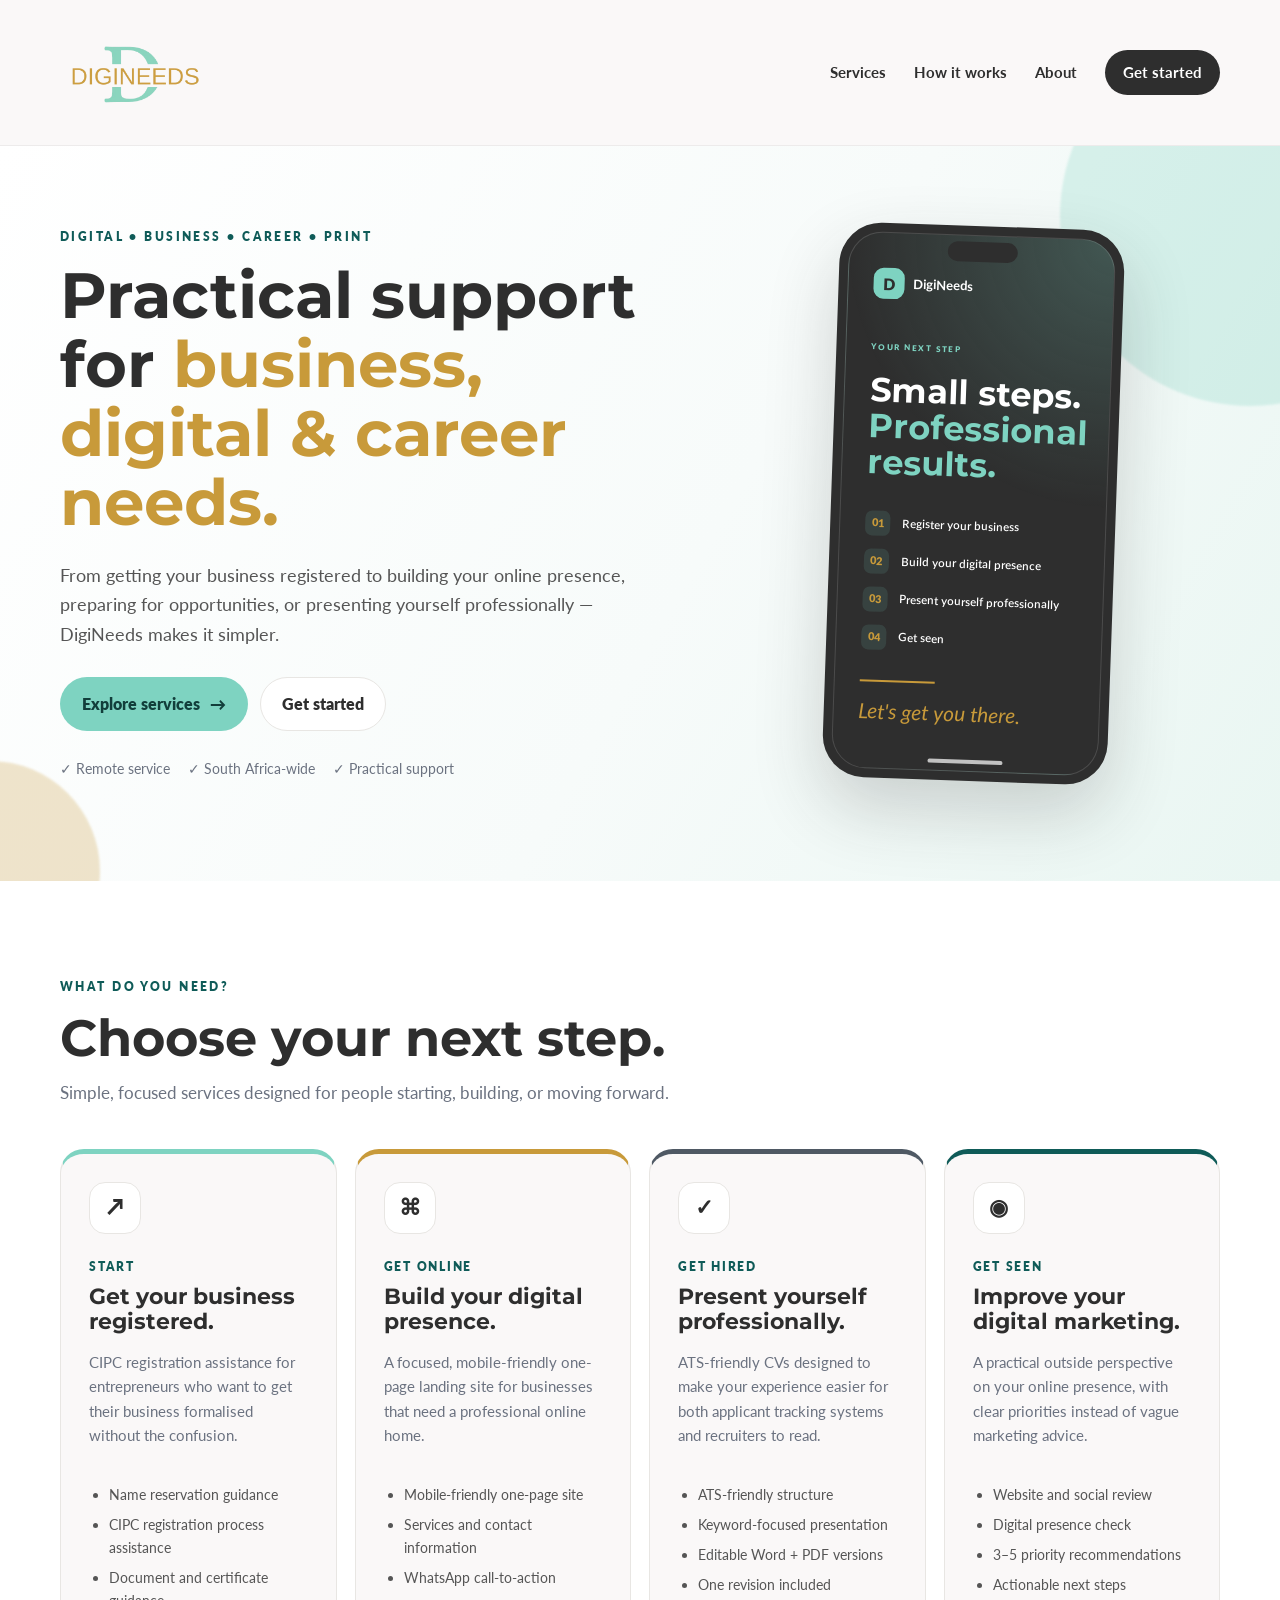
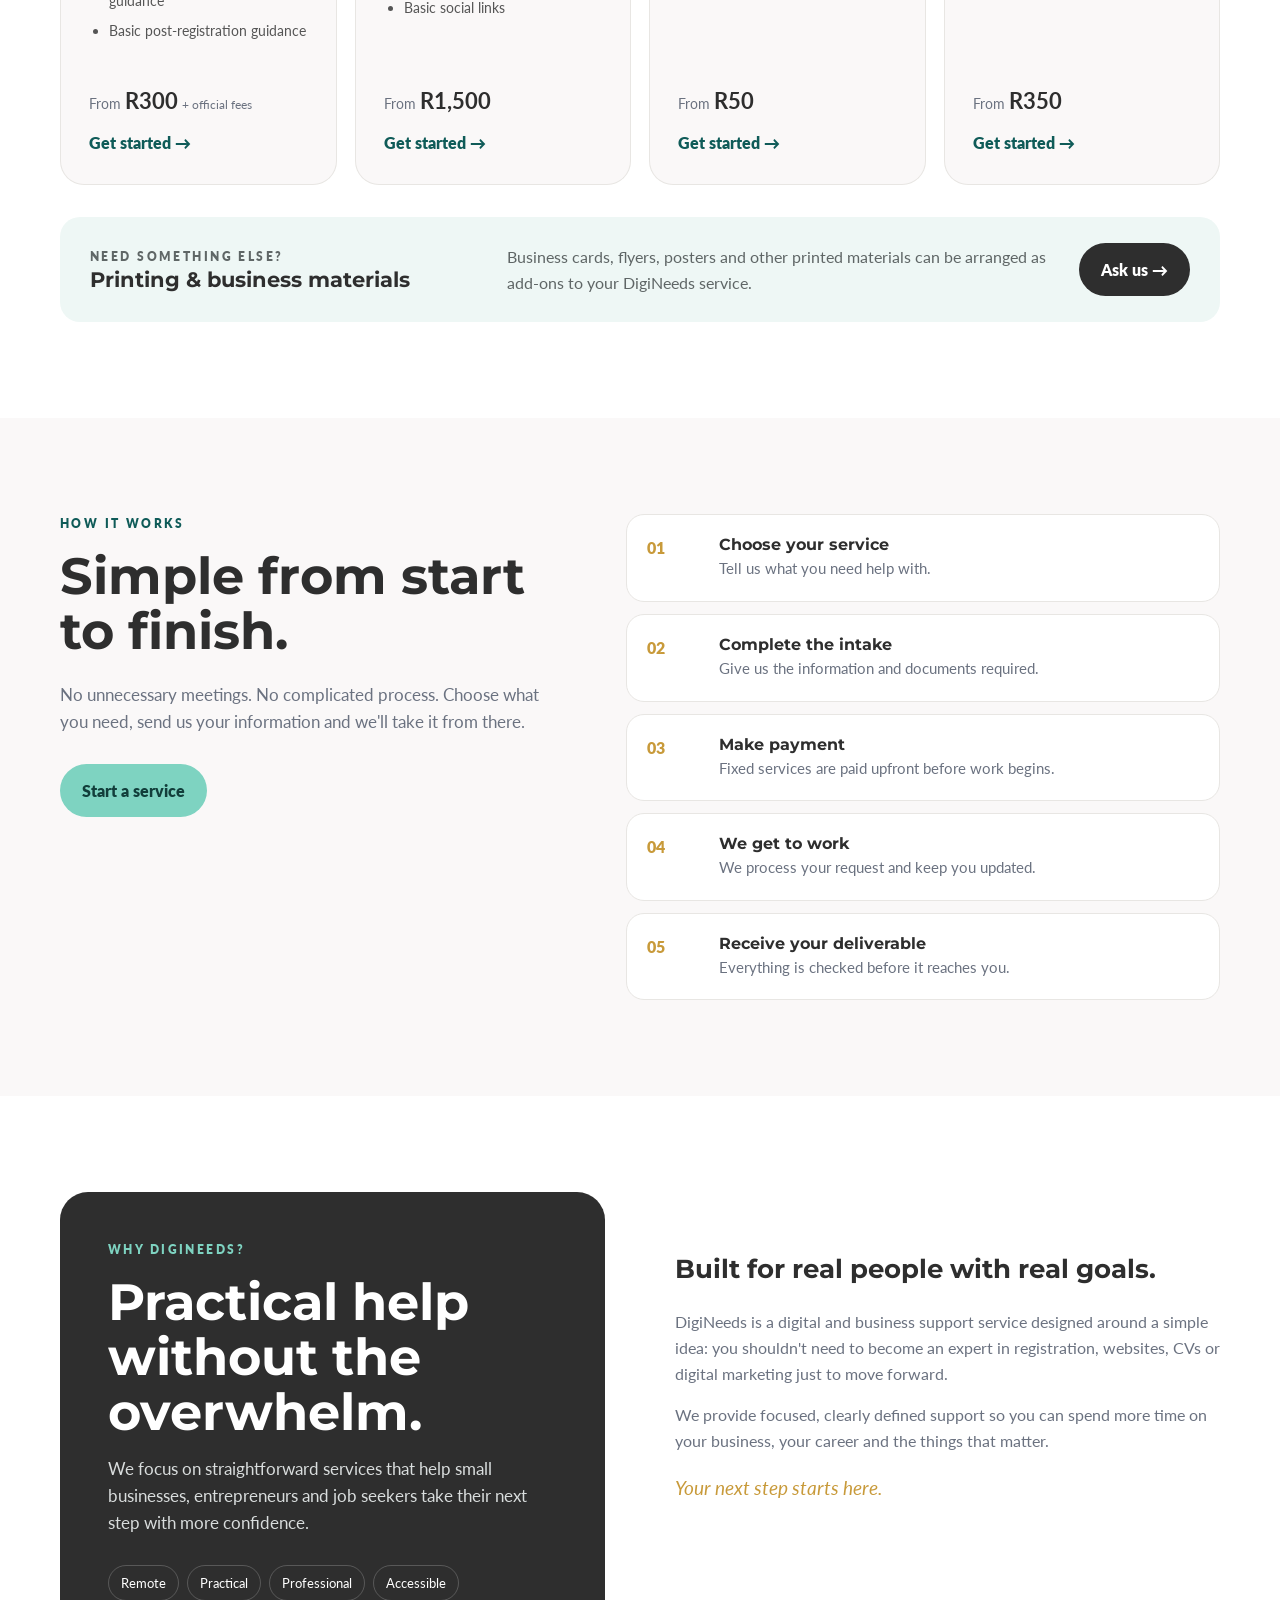
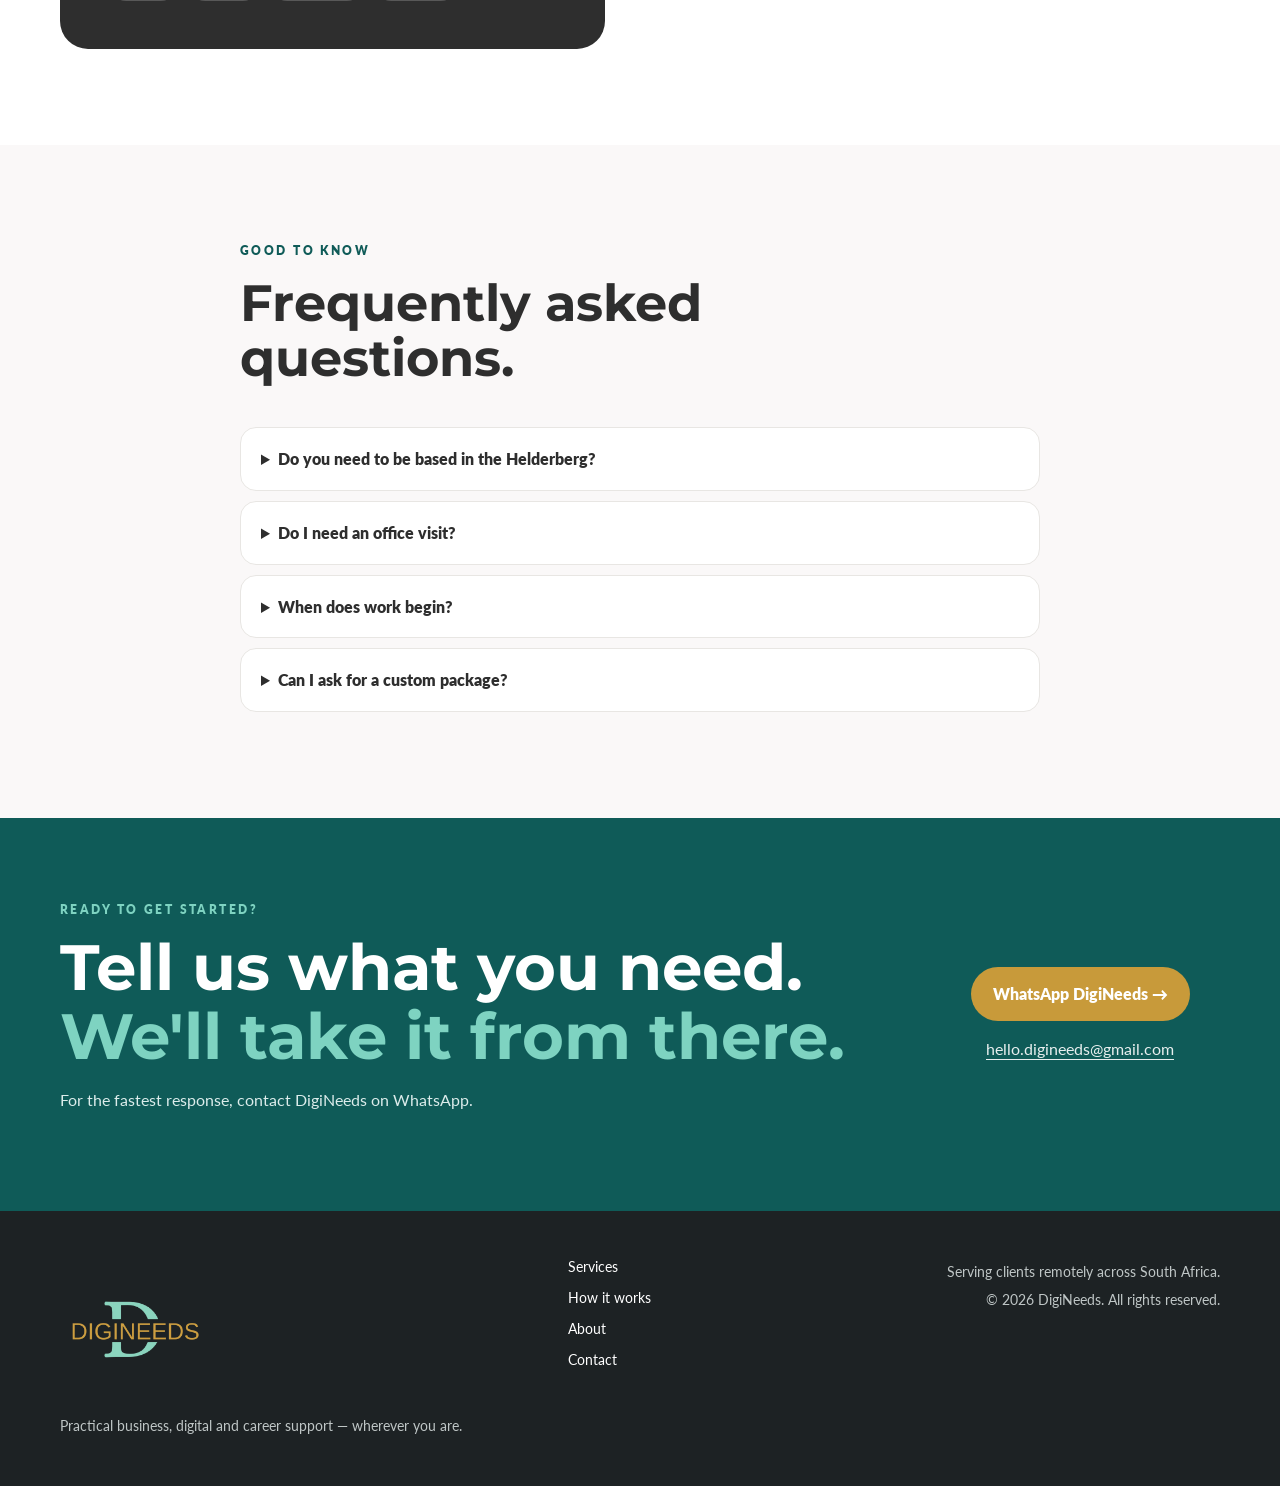
==== commit b2fb52a1: "Fix image source and update email contact" ====
--- a/index.html
+++ b/index.html
@@ -15,7 +15,7 @@
   <header class="site-header">
     <div class="container nav-wrap">
       <a class="brand" href="#top" aria-label="DigiNeeds home">
-        <img src="assets/digineeds_logo.png" alt="DigiNeeds">
+        <img src="assets/DigiNeeds_logo.png" alt="DigiNeeds">
       </a>
       <nav class="desktop-nav" aria-label="Main navigation">
         <a href="#services">Services</a>
@@ -91,7 +91,7 @@
         <div class="section-heading">
           <p class="eyebrow">WHAT DO YOU NEED?</p>
           <h2>Choose your next step.</h2>
-          <p>Simple, focused services designed for people starting, building or moving forward.</p>
+          <p>Simple, focused services designed for people starting, building, or moving forward.</p>
         </div>
 
         <div class="service-grid">
@@ -136,7 +136,7 @@
               <li>Editable Word + PDF versions</li>
               <li>One revision included</li>
             </ul>
-            <div class="price">From <strong>R250</strong></div>
+            <div class="price">From <strong>R50</strong></div>
             <a href="#contact" class="text-link">Get started →</a>
           </article>
 
@@ -216,7 +216,7 @@
         </details>
         <details>
           <summary>Do I need an office visit?</summary>
-          <p>No. Our pilot services are designed to be handled remotely using WhatsApp, email and online forms.</p>
+          <p>No. Our pilot services are designed to be handled remotely using WhatsApp, email, and online forms.</p>
         </details>
         <details>
           <summary>When does work begin?</summary>
@@ -224,7 +224,7 @@
         </details>
         <details>
           <summary>Can I ask for a custom package?</summary>
-          <p>Yes. If you need a combination of services, contact us and we'll let you know what we can accommodate.</p>
+          <p>Yes. If you need a combination of services, contact us, and we'll let you know what we can accommodate.</p>
         </details>
       </div>
     </section>
@@ -240,7 +240,7 @@
           <!-- Replace the number below with your DigiNeeds WhatsApp number before launch. -->
           <a class="button button-gold" href="https://wa.me/27631150796?text=Hi%20DigiNeeds%2C%20I'd%20like%20to%20get%20started." target="_blank" rel="noopener">WhatsApp DigiNeeds →</a>
           <!-- Replace this email before launch. -->
-          <a class="email-link" href="mailto:hello@yourdomain.co.za">hello@yourdomain.co.za</a>
+          <a class="email-link" href="mailto:hello.digineeds@gmail.com">hello.digineeds@gmail.com</a>
         </div>
       </div>
     </section>
@@ -249,7 +249,7 @@
   <footer class="footer">
     <div class="container footer-grid">
       <div>
-        <img src="assets/digineeds_logo.png" alt="DigiNeeds" class="footer-logo">
+        <img src="assets/DigiNeeds_logo.png" alt="DigiNeeds" class="footer-logo">
         <p>Practical business, digital and career support — wherever you are.</p>
       </div>
       <div class="footer-links">
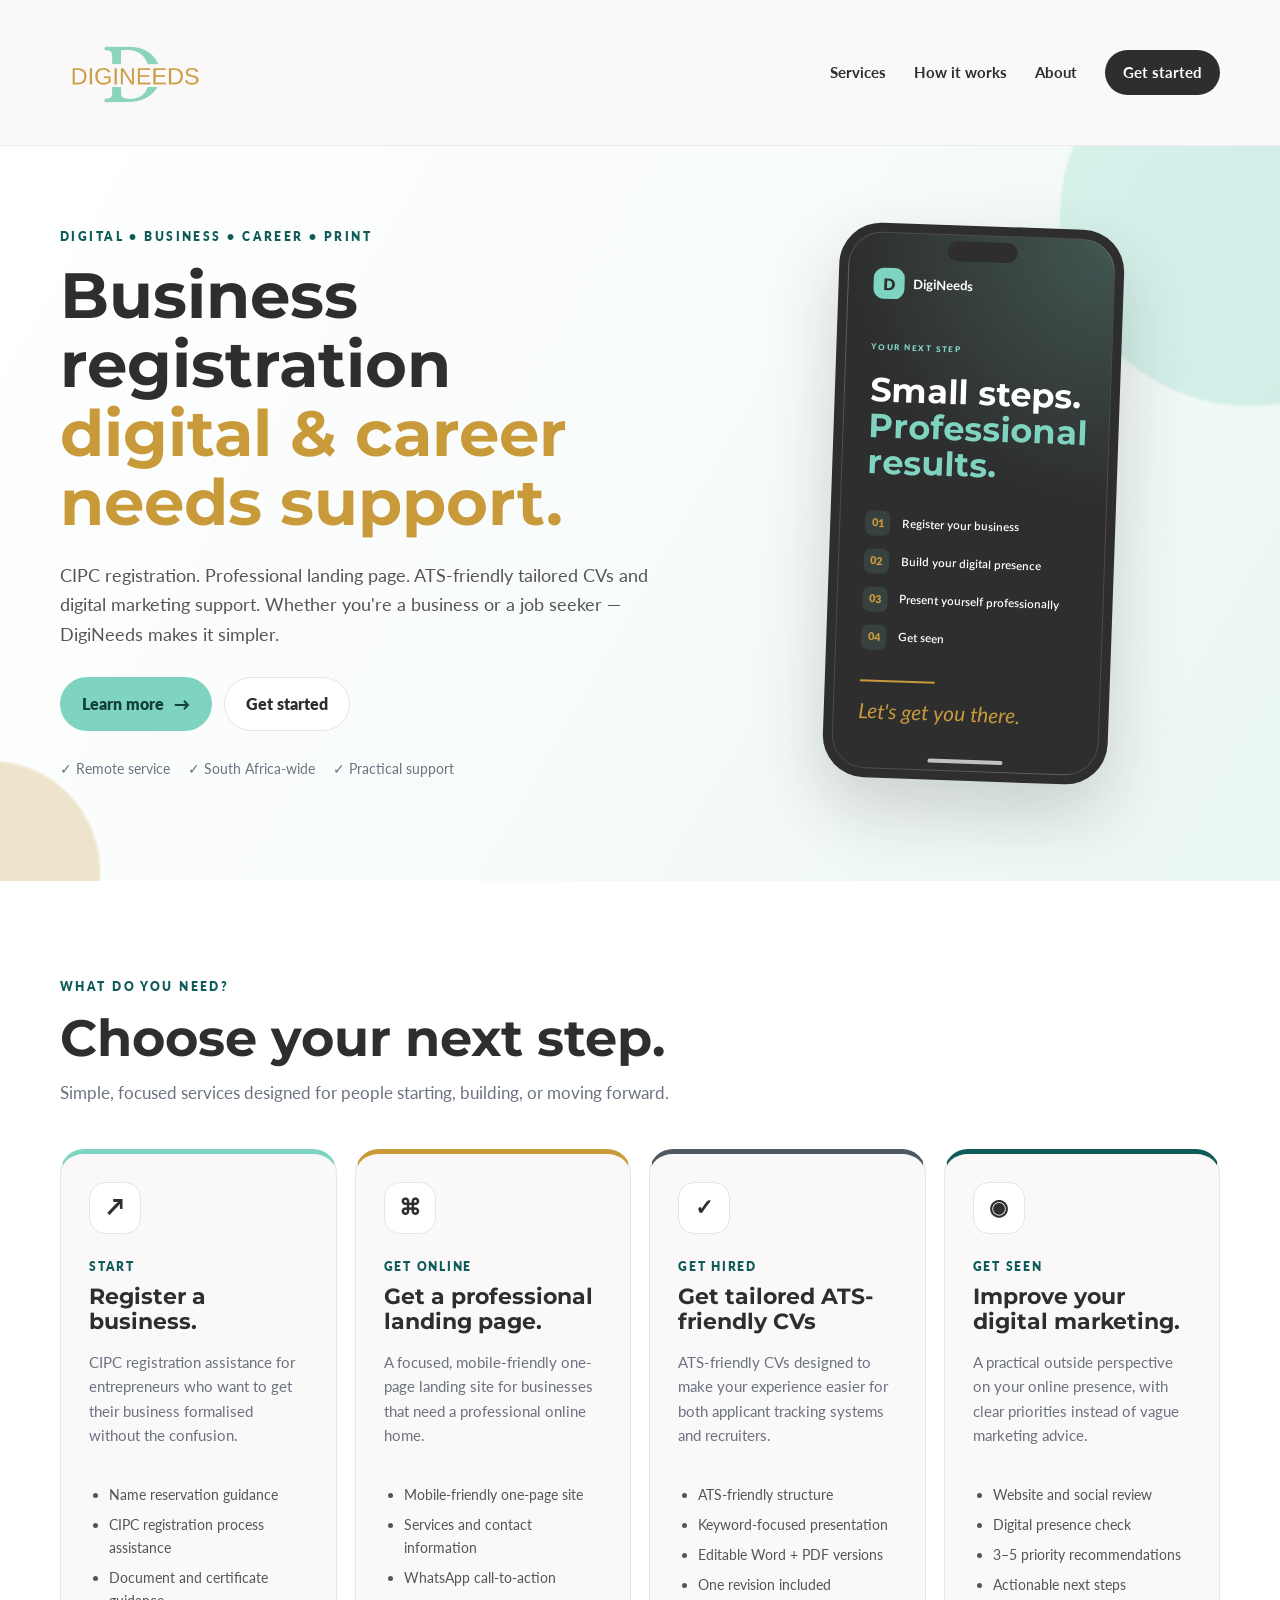
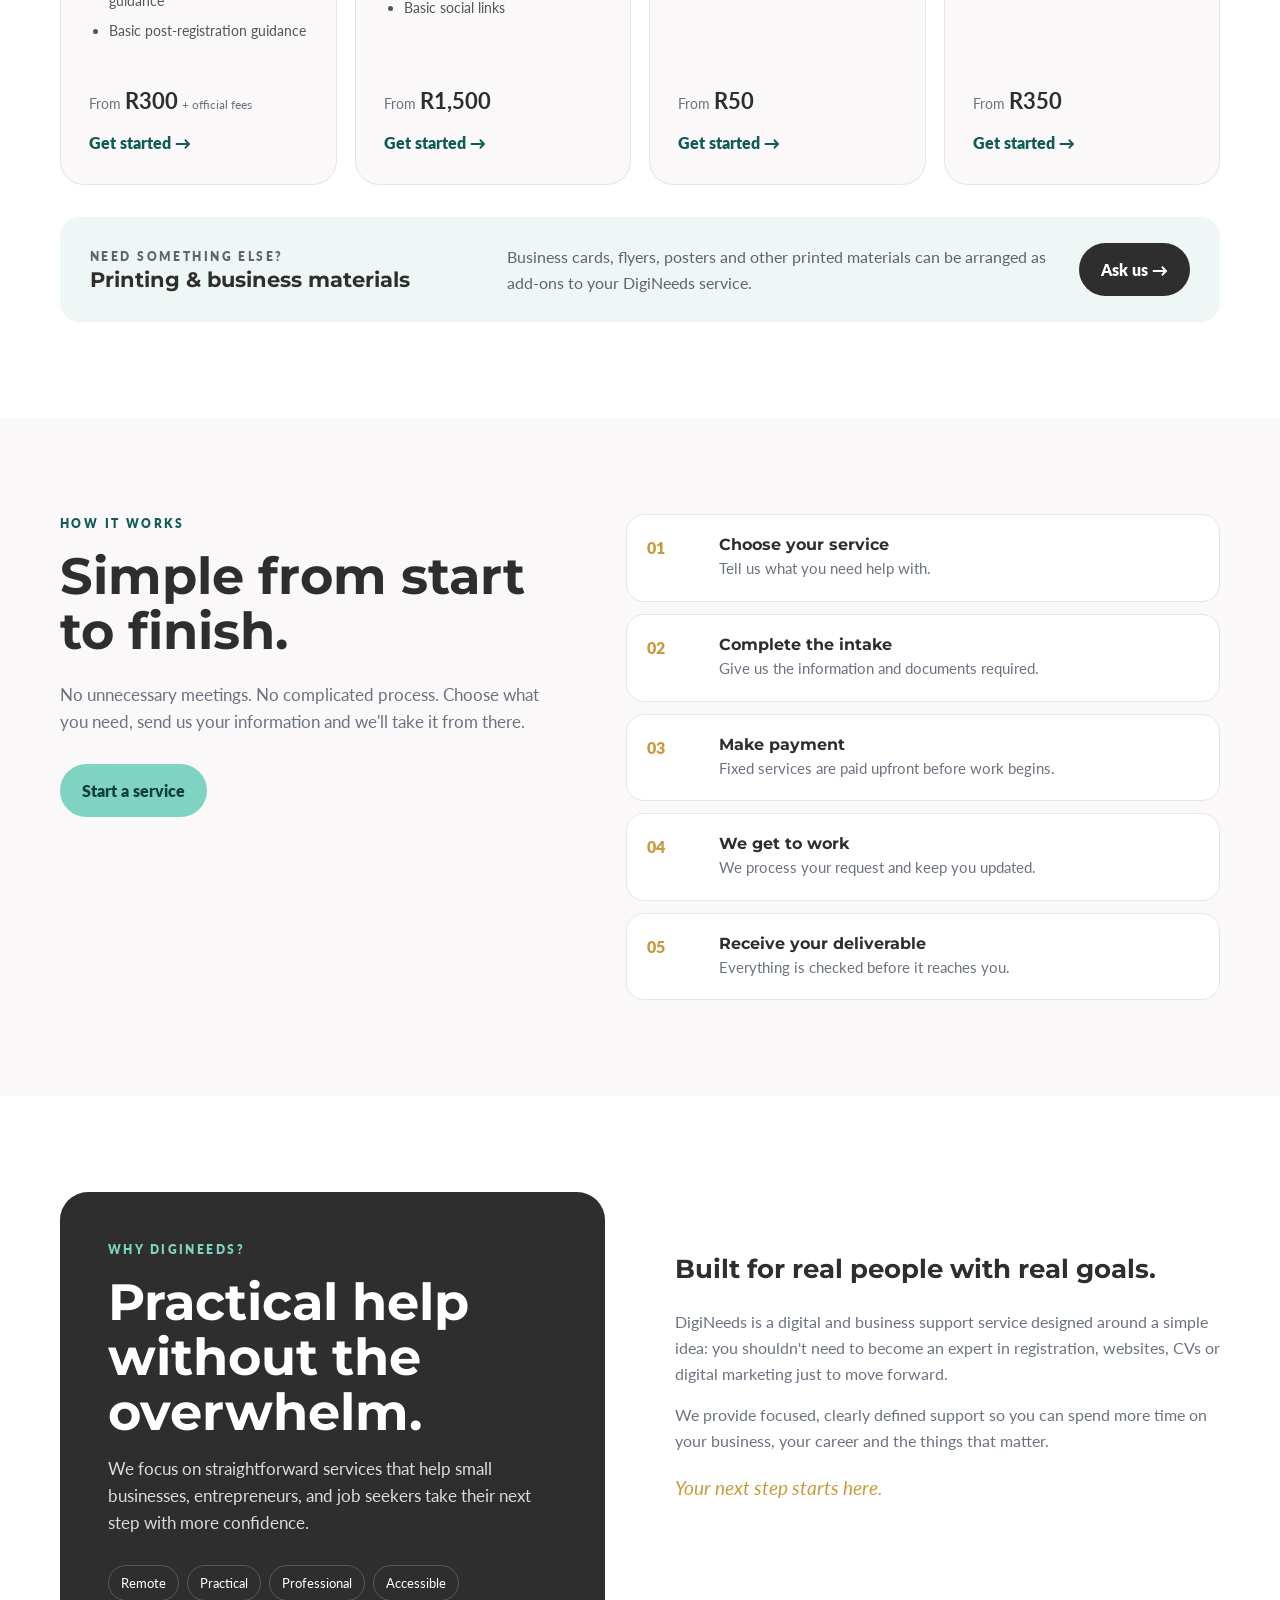
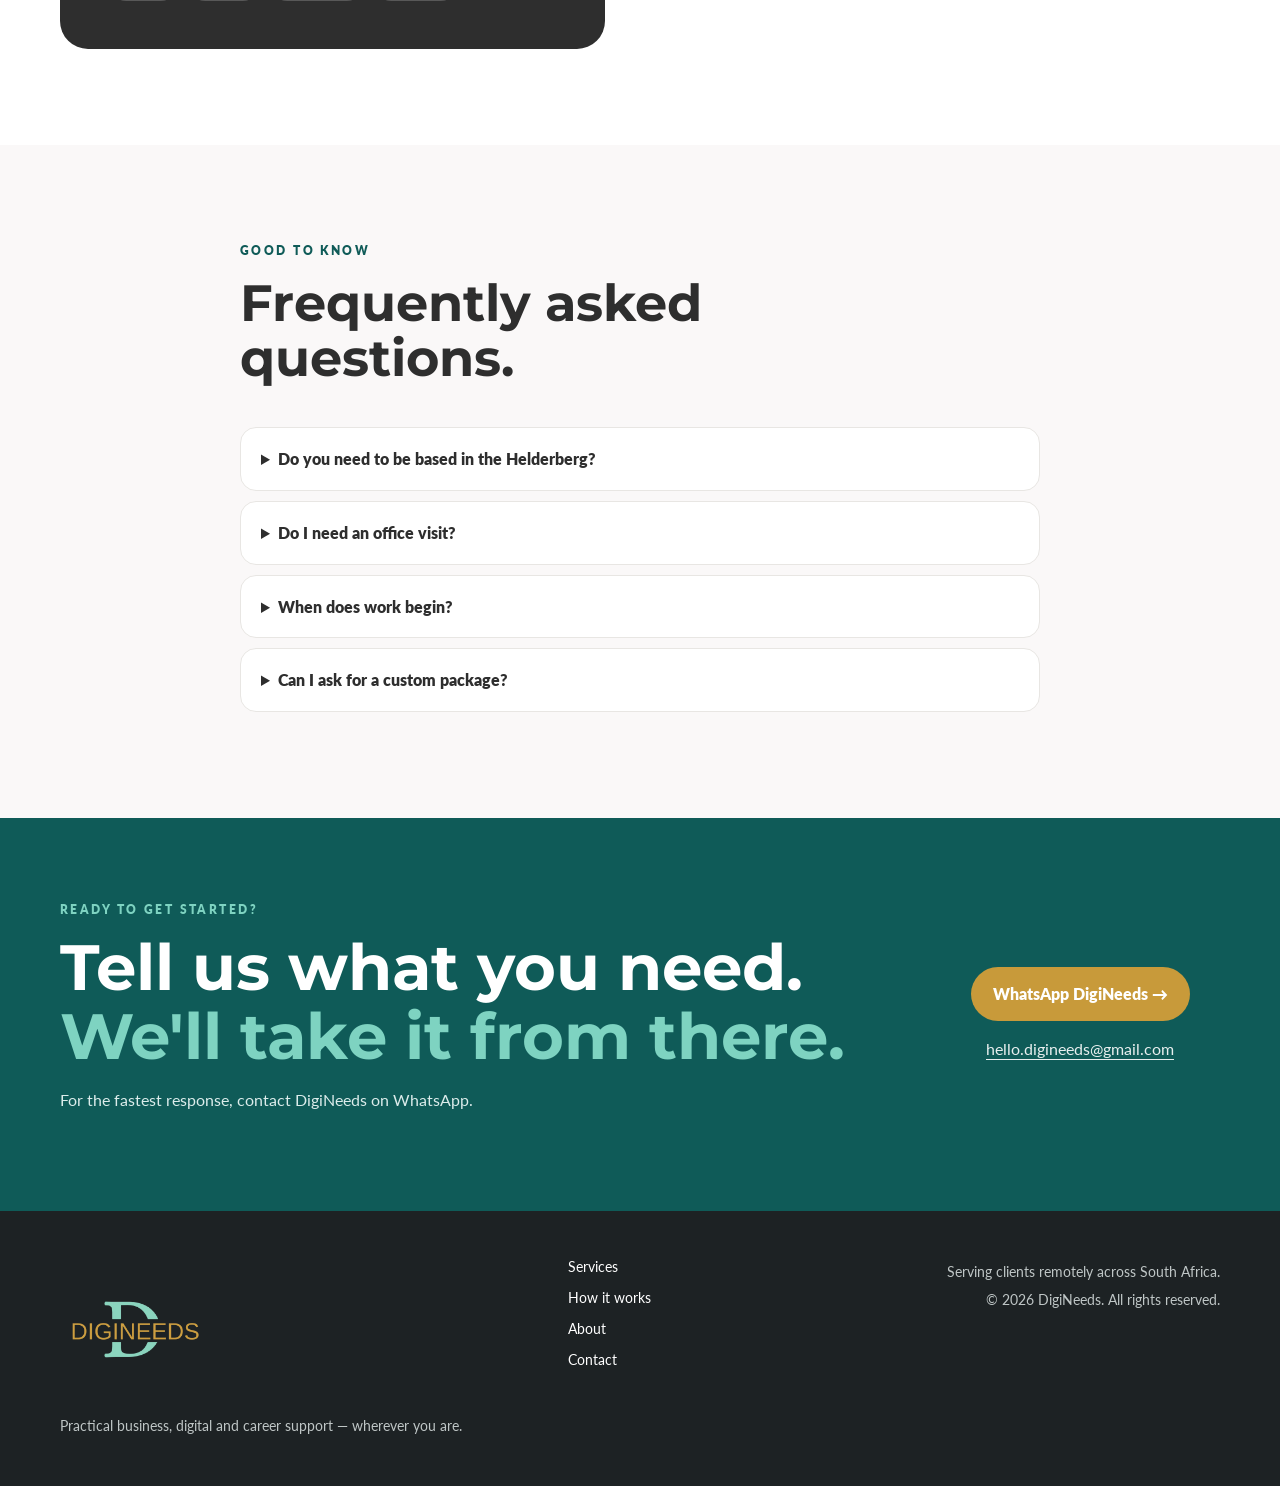
==== commit ac24f164: "Update text for business registration and services" ====
--- a/index.html
+++ b/index.html
@@ -40,14 +40,13 @@
       <div class="container hero-grid">
         <div class="hero-copy">
           <p class="eyebrow">DIGITAL • BUSINESS • CAREER • PRINT</p>
-          <h2>Practical support for <span>business, digital &amp; career needs.</span></h2>
+          <h2>Business registration <span>digital &amp; career needs support.</span></h2>
           <p class="hero-text">
-            From getting your business registered to building your online presence,
-    preparing for opportunities, or presenting yourself professionally —
+            CIPC registration. Professional landing page. ATS-friendly tailored CVs and digital marketing support. Whether you're a business or a job seeker —
     DigiNeeds makes it simpler.
           </p>
           <div class="hero-actions">
-            <a class="button button-primary" href="#services">Explore services <span>→</span></a>
+            <a class="button button-primary" href="#services">Learn more <span>→</span></a>
             <a class="button button-secondary" href="#contact">Get started</a>
           </div>
           <div class="trust-line">
@@ -98,7 +97,7 @@
           <article class="service-card start">
             <div class="service-icon">↗</div>
             <p class="service-label">START</p>
-            <h3>Get your business registered.</h3>
+            <h3>Register a business.</h3>
             <p>CIPC registration assistance for entrepreneurs who want to get their business formalised without the confusion.</p>
             <ul>
               <li>Name reservation guidance</li>
@@ -113,7 +112,7 @@
           <article class="service-card online">
             <div class="service-icon">⌘</div>
             <p class="service-label">GET ONLINE</p>
-            <h3>Build your digital presence.</h3>
+            <h3>Get a professional landing page.</h3>
             <p>A focused, mobile-friendly one-page landing site for businesses that need a professional online home.</p>
             <ul>
               <li>Mobile-friendly one-page site</li>
@@ -128,8 +127,8 @@
           <article class="service-card hired">
             <div class="service-icon">✓</div>
             <p class="service-label">GET HIRED</p>
-            <h3>Present yourself professionally.</h3>
-            <p>ATS-friendly CVs designed to make your experience easier for both applicant tracking systems and recruiters to read.</p>
+            <h3>Get tailored ATS-friendly CVs</h3>
+            <p>ATS-friendly CVs designed to make your experience easier for both applicant tracking systems and recruiters.</p>
             <ul>
               <li>ATS-friendly structure</li>
               <li>Keyword-focused presentation</li>
@@ -190,7 +189,7 @@
         <div class="why-panel">
           <p class="eyebrow">WHY DIGINEEDS?</p>
           <h2>Practical help without the overwhelm.</h2>
-          <p>We focus on straightforward services that help small businesses, entrepreneurs and job seekers take their next step with more confidence.</p>
+          <p>We focus on straightforward services that help small businesses, entrepreneurs, and job seekers take their next step with more confidence.</p>
           <div class="pill-row">
             <span>Remote</span><span>Practical</span><span>Professional</span><span>Accessible</span>
           </div>
--- a/styles.css
+++ b/styles.css
@@ -610,4 +610,3 @@
   .footer-grid { grid-template-columns: 1fr; }
   .trust-line { display: grid; gap: 6px; }
 }
-
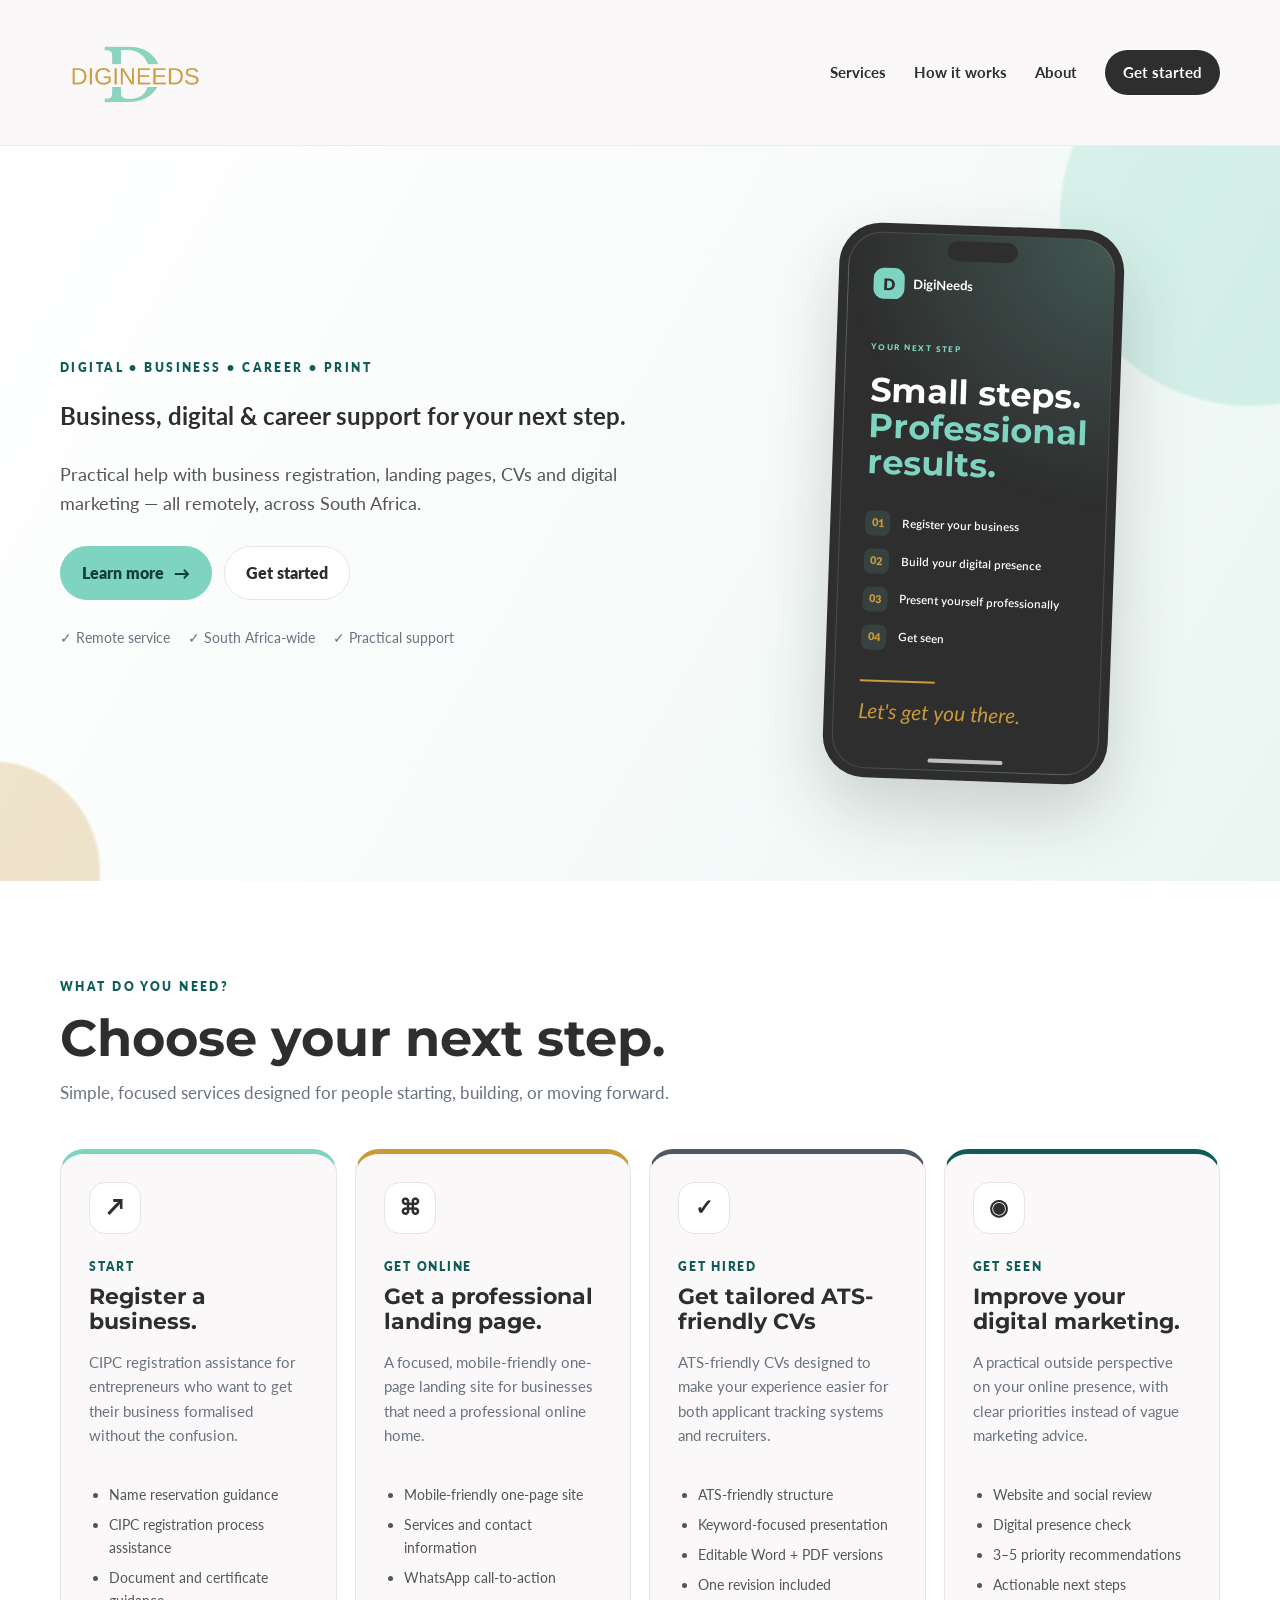
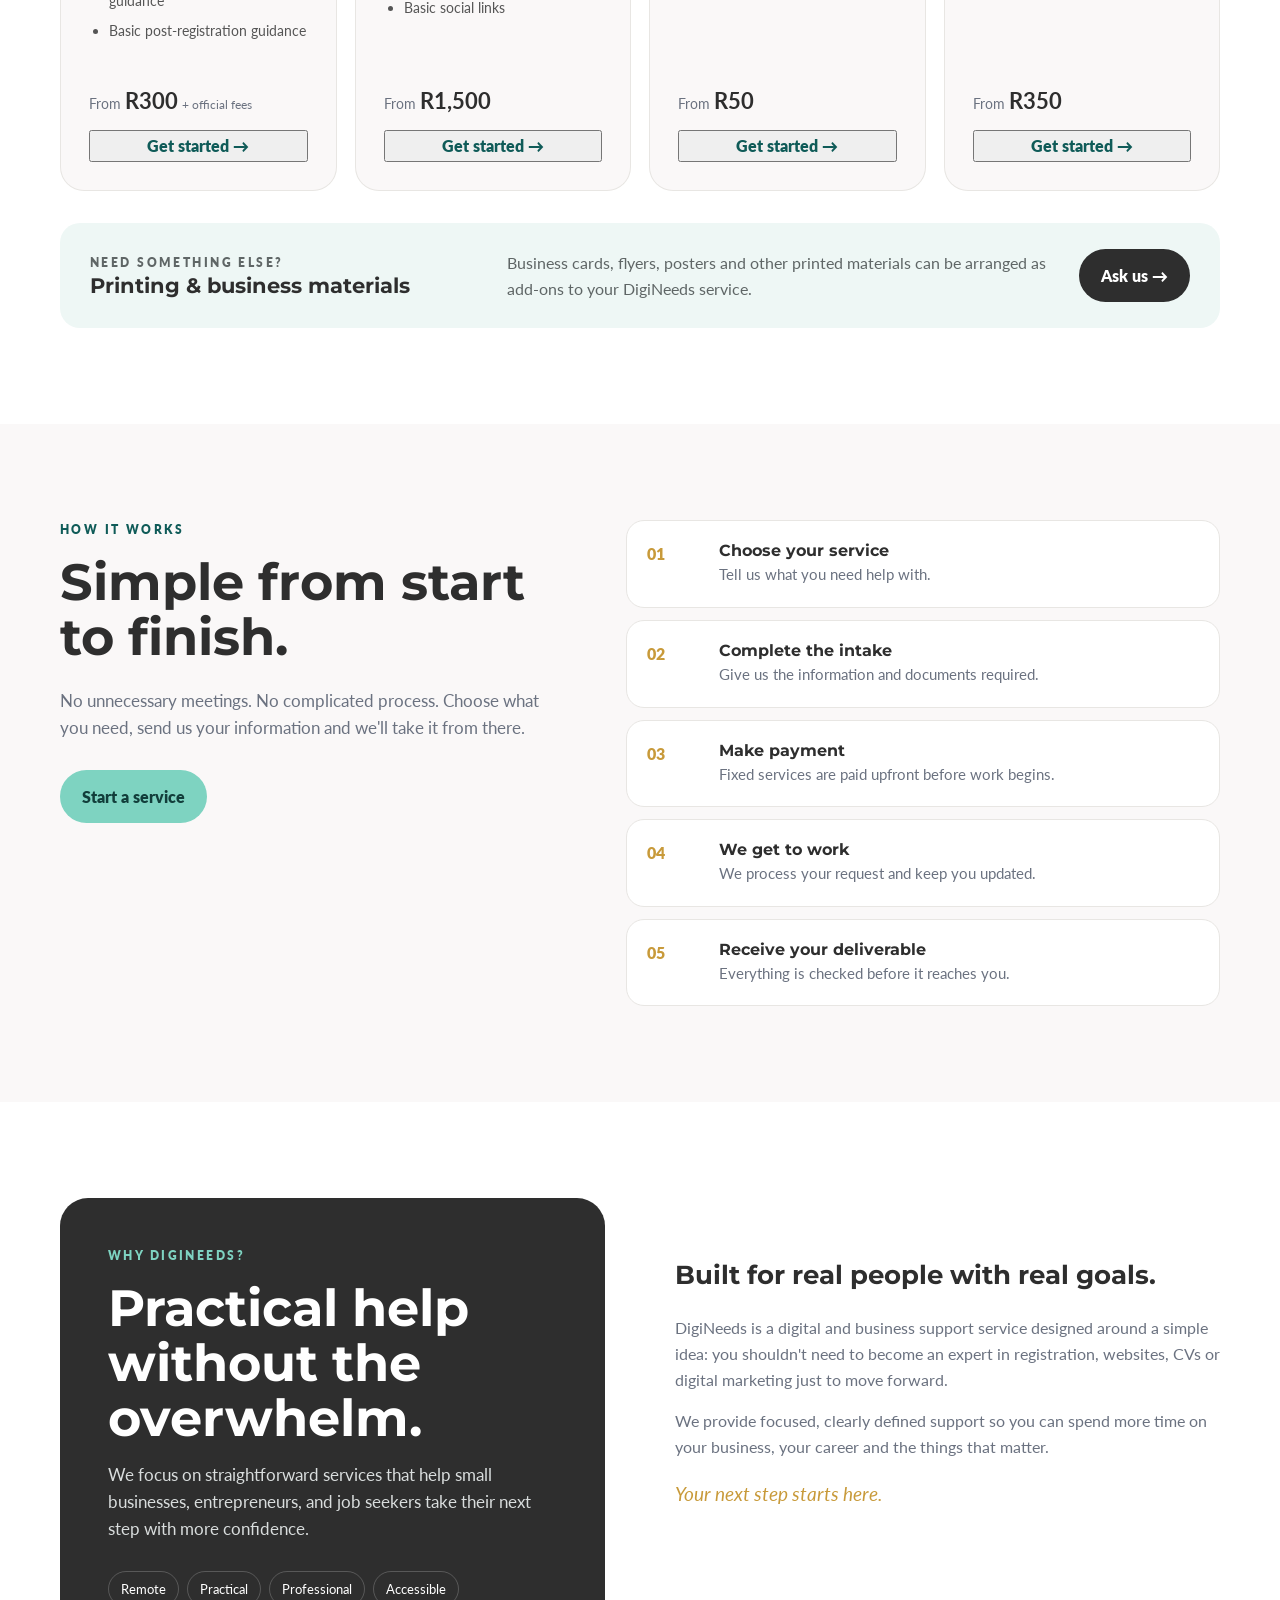
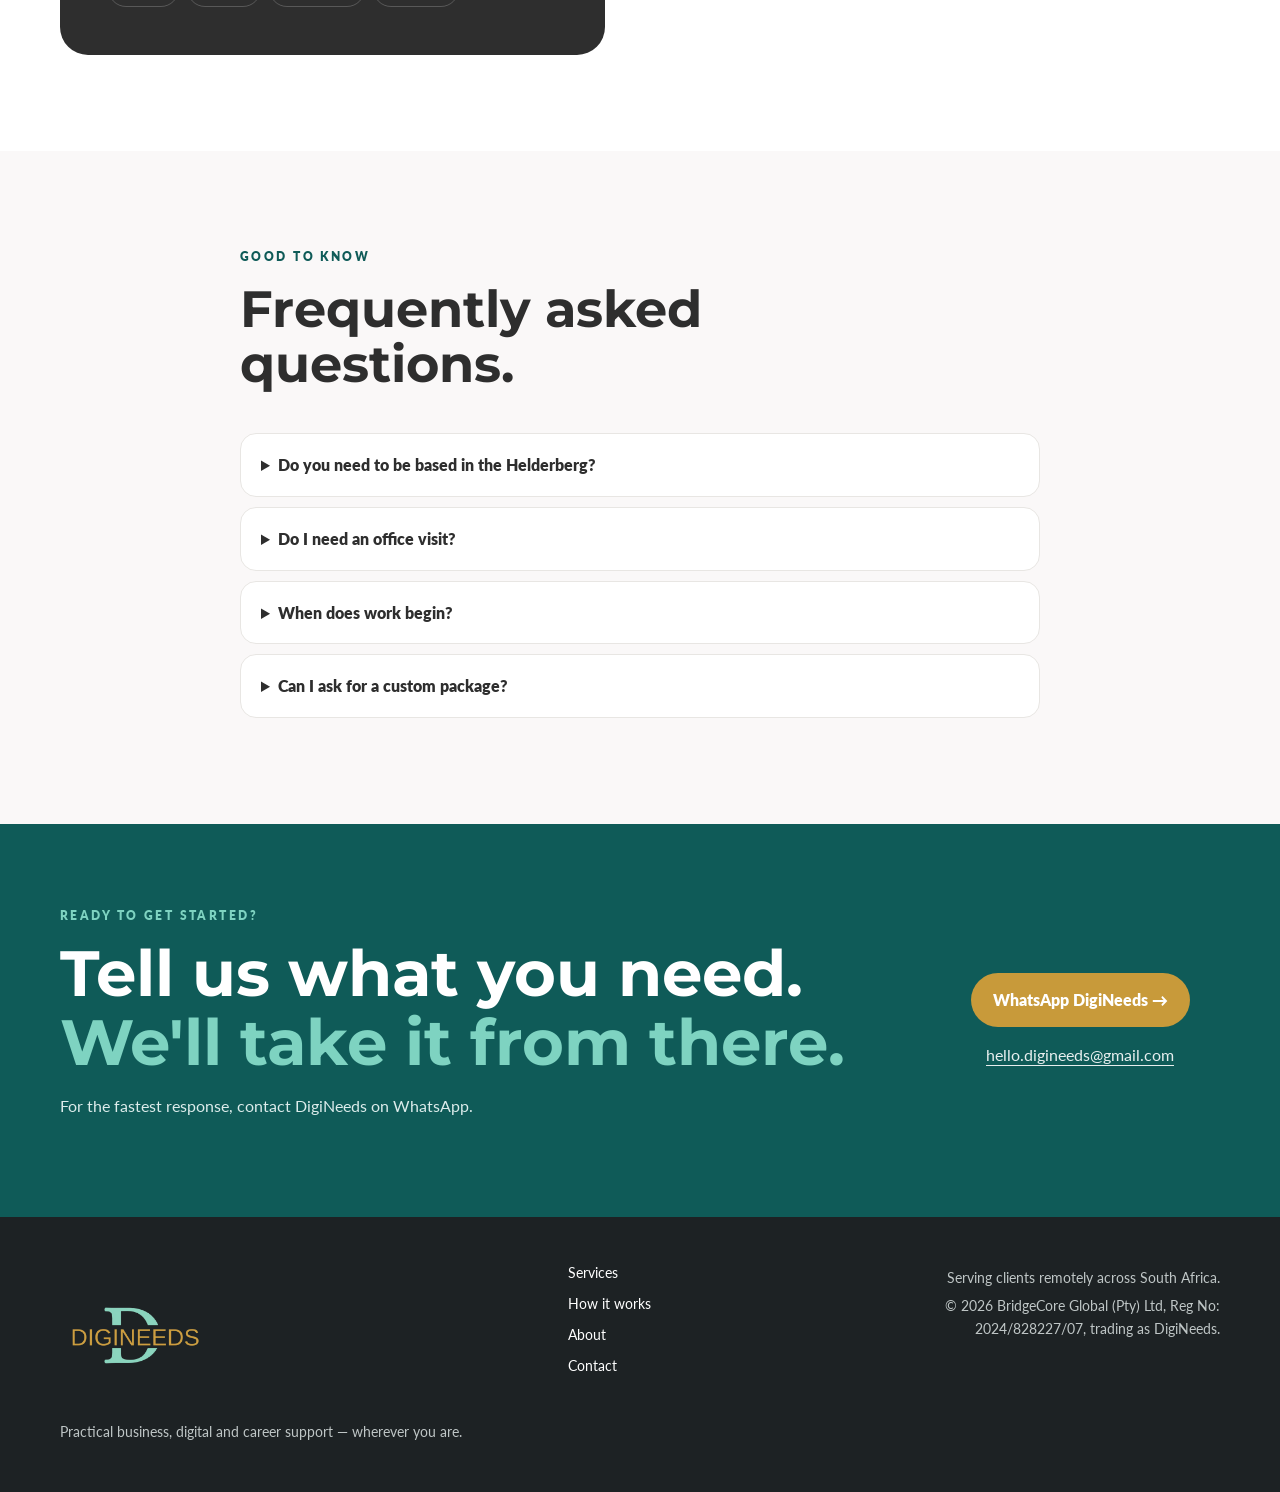
==== commit cf623ca9: "Refactor index.html for improved content and branding Updated the HTML structure and content for bet" ====
--- a/index.html
+++ b/index.html
@@ -1,4 +1,4 @@
-<!DOCTYPE html>
+ <!DOCTYPE html>
 <html lang="en">
 <head>
   <meta charset="UTF-8">
@@ -40,10 +40,9 @@
       <div class="container hero-grid">
         <div class="hero-copy">
           <p class="eyebrow">DIGITAL • BUSINESS • CAREER • PRINT</p>
-          <h2>Business registration <span>digital &amp; career needs support.</span></h2>
+          <h1>Business, digital &amp; career <span>support for your next step.</span></h1>
           <p class="hero-text">
-            CIPC registration. Professional landing page. ATS-friendly tailored CVs and digital marketing support. Whether you're a business or a job seeker —
-    DigiNeeds makes it simpler.
+            Practical help with business registration, landing pages, CVs and digital marketing — all remotely, across South Africa.
           </p>
           <div class="hero-actions">
             <a class="button button-primary" href="#services">Learn more <span>→</span></a>
@@ -56,193 +55,245 @@
           </div>
         </div>
         <div class="hero-card">
-  <div class="hero-card-inner">
-
-    <div class="phone-brand">
-      <div class="phone-logo">D</div>
-      <span>DigiNeeds</span>
-    </div>
-
-    <p class="card-kicker">YOUR NEXT STEP</p>
-
-    <h4>
-      Small steps.<br>
-      <strong>Professional results.</strong>
-    </h4>
-
-    <div class="mini-services">
-      <div><span>01</span> Register your business</div>
-      <div><span>02</span> Build your digital presence</div>
-      <div><span>03</span> Present yourself professionally</div>
-      <div><span>04</span> Get seen</div>
-    </div>
-
-    <div class="gold-line"></div>
-
-    <p class="script">Let's get you there.</p>
-
-  </div>
-</div>
-    </section>
-
-    <section class="services section" id="services">
-      <div class="container">
-        <div class="section-heading">
-          <p class="eyebrow">WHAT DO YOU NEED?</p>
-          <h2>Choose your next step.</h2>
-          <p>Simple, focused services designed for people starting, building, or moving forward.</p>
-        </div>
-
-        <div class="service-grid">
-          <article class="service-card start">
-            <div class="service-icon">↗</div>
-            <p class="service-label">START</p>
-            <h3>Register a business.</h3>
-            <p>CIPC registration assistance for entrepreneurs who want to get their business formalised without the confusion.</p>
-            <ul>
-              <li>Name reservation guidance</li>
-              <li>CIPC registration process assistance</li>
-              <li>Document and certificate guidance</li>
-              <li>Basic post-registration guidance</li>
-            </ul>
-            <div class="price">From <strong>R300</strong> <small>+ official fees</small></div>
-            <a href="#contact" class="text-link">Get started →</a>
-          </article>
-
-          <article class="service-card online">
-            <div class="service-icon">⌘</div>
-            <p class="service-label">GET ONLINE</p>
-            <h3>Get a professional landing page.</h3>
-            <p>A focused, mobile-friendly one-page landing site for businesses that need a professional online home.</p>
-            <ul>
-              <li>Mobile-friendly one-page site</li>
-              <li>Services and contact information</li>
-              <li>WhatsApp call-to-action</li>
-              <li>Basic social links</li>
-            </ul>
-            <div class="price">From <strong>R1,500</strong></div>
-            <a href="#contact" class="text-link">Get started →</a>
-          </article>
-
-          <article class="service-card hired">
-            <div class="service-icon">✓</div>
-            <p class="service-label">GET HIRED</p>
-            <h3>Get tailored ATS-friendly CVs</h3>
-            <p>ATS-friendly CVs designed to make your experience easier for both applicant tracking systems and recruiters.</p>
-            <ul>
-              <li>ATS-friendly structure</li>
-              <li>Keyword-focused presentation</li>
-              <li>Editable Word + PDF versions</li>
-              <li>One revision included</li>
-            </ul>
-            <div class="price">From <strong>R50</strong></div>
-            <a href="#contact" class="text-link">Get started →</a>
-          </article>
-
-          <article class="service-card seen">
-            <div class="service-icon">◉</div>
-            <p class="service-label">GET SEEN</p>
-            <h3>Improve your digital marketing.</h3>
-            <p>A practical outside perspective on your online presence, with clear priorities instead of vague marketing advice.</p>
-            <ul>
-              <li>Website and social review</li>
-              <li>Digital presence check</li>
-              <li>3–5 priority recommendations</li>
-              <li>Actionable next steps</li>
-            </ul>
-            <div class="price">From <strong>R350</strong></div>
-            <a href="#contact" class="text-link">Get started →</a>
-          </article>
-        </div>
-
-        <div class="add-on-strip">
-          <div>
-            <p class="eyebrow">NEED SOMETHING ELSE?</p>
-            <h3>Printing & business materials</h3>
-          </div>
-          <p>Business cards, flyers, posters and other printed materials can be arranged as add-ons to your DigiNeeds service.</p>
-          <a href="#contact" class="button button-dark">Ask us →</a>
-        </div>
-      </div>
-    </section>
-
-    <section class="process section" id="how-it-works">
-      <div class="container process-grid">
-        <div>
-          <p class="eyebrow">HOW IT WORKS</p>
-          <h2>Simple from start to finish.</h2>
-          <p class="lead">No unnecessary meetings. No complicated process. Choose what you need, send us your information and we'll take it from there.</p>
-          <a class="button button-primary" href="#contact">Start a service</a>
-        </div>
-        <div class="steps">
-          <div class="step"><span>01</span><div><h3>Choose your service</h3><p>Tell us what you need help with.</p></div></div>
-          <div class="step"><span>02</span><div><h3>Complete the intake</h3><p>Give us the information and documents required.</p></div></div>
-          <div class="step"><span>03</span><div><h3>Make payment</h3><p>Fixed services are paid upfront before work begins.</p></div></div>
-          <div class="step"><span>04</span><div><h3>We get to work</h3><p>We process your request and keep you updated.</p></div></div>
-          <div class="step"><span>05</span><div><h3>Receive your deliverable</h3><p>Everything is checked before it reaches you.</p></div></div>
-        </div>
-      </div>
-    </section>
-
-    <section class="why section" id="about">
-      <div class="container why-grid">
-        <div class="why-panel">
-          <p class="eyebrow">WHY DIGINEEDS?</p>
-          <h2>Practical help without the overwhelm.</h2>
-          <p>We focus on straightforward services that help small businesses, entrepreneurs, and job seekers take their next step with more confidence.</p>
-          <div class="pill-row">
-            <span>Remote</span><span>Practical</span><span>Professional</span><span>Accessible</span>
+          <div class="hero-card-inner">
+
+            <div class="phone-brand">
+            <div class="phone-logo">D</div>
+            <span>DigiNeeds</span>
+            </div>
+
+              <p class="card-kicker">YOUR NEXT STEP</p>
+
+              <h4>
+                Small steps.<br>
+                <strong>Professional results.</strong>
+              </h4>
+
+              <div class="mini-services">
+                  <div><span>01</span> Register your business</div>
+                  <div><span>02</span> Build your digital presence</div>
+                  <div><span>03</span> Present yourself professionally</div>
+                  <div><span>04</span> Get seen</div>
+              </div>
+
+              <div class="gold-line"></div>
+
+            <p class="script">Let's get you there.</p>
+
           </div>
         </div>
-        <div class="about-copy">
-          <h3>Built for real people with real goals.</h3>
-          <p>DigiNeeds is a digital and business support service designed around a simple idea: you shouldn't need to become an expert in registration, websites, CVs or digital marketing just to move forward.</p>
-          <p>We provide focused, clearly defined support so you can spend more time on your business, your career and the things that matter.</p>
-          <p class="signature">Your next step starts here.</p>
+      </div>
+    </section>
+    <!-- =========================================
+     CORE WEBSITE SECTIONS
+     ========================================= -->
+
+<section class="services section" id="services">
+  <div class="container">
+    <div class="section-heading">
+      <p class="eyebrow">WHAT DO YOU NEED?</p>
+      <h2>Choose your next step.</h2>
+      <p>Simple, focused services designed for people starting, building, or moving forward.</p>
+    </div>
+    
+    <div class="service-grid">
+      <article class="service-card start">
+        <div class="service-icon">↗</div>
+        <p class="service-label">START</p>
+        <h3>Register a business.</h3>
+        <p>CIPC registration assistance for entrepreneurs who want to get their business formalised without the confusion.</p>
+        <ul>
+          <li>Name reservation guidance</li>
+          <li>CIPC registration process assistance</li>
+          <li>Document and certificate guidance</li>
+          <li>Basic post-registration guidance</li>
+        </ul>
+        <div class="price">From <strong>R300</strong> <small>+ official fees</small></div>
+        <button class="text-link service-trigger" type="button" data-service="registration">Get started →</button>
+      </article>
+      
+      <article class="service-card online">
+        <div class="service-icon">⌘</div>
+        <p class="service-label">GET ONLINE</p>
+        <h3>Get a professional landing page.</h3>
+        <p>A focused, mobile-friendly one-page landing site for businesses that need a professional online home.</p>
+        <ul>
+          <li>Mobile-friendly one-page site</li>
+          <li>Services and contact information</li>
+          <li>WhatsApp call-to-action</li>
+          <li>Basic social links</li>
+        </ul>
+        <div class="price">From <strong>R1,500</strong></div>
+        <button class="text-link service-trigger" type="button" data-service="landing-page">Get started →</button>
+      </article>
+      
+      <article class="service-card hired">
+        <div class="service-icon">✓</div>
+        <p class="service-label">GET HIRED</p>
+        <h3>Get tailored ATS-friendly CVs</h3>
+        <p>ATS-friendly CVs designed to make your experience easier for both applicant tracking systems and recruiters.</p>
+        <ul>
+          <li>ATS-friendly structure</li>
+          <li>Keyword-focused presentation</li>
+          <li>Editable Word + PDF versions</li>
+          <li>One revision included</li>
+        </ul>
+        <div class="price">From <strong>R50</strong></div>
+        <button class="text-link service-trigger" type="button" data-service="cv">Get started →</button>
+      </article>
+      
+      <article class="service-card seen">
+        <div class="service-icon">◉</div>
+        <p class="service-label">GET SEEN</p>
+        <h3>Improve your digital marketing.</h3>
+        <p>A practical outside perspective on your online presence, with clear priorities instead of vague marketing advice.</p>
+        <ul>
+          <li>Website and social review</li>
+          <li>Digital presence check</li>
+          <li>3–5 priority recommendations</li>
+          <li>Actionable next steps</li>
+        </ul>
+        <div class="price">From <strong>R350</strong></div>
+        <button class="text-link service-trigger" type="button" data-service="marketing">Get started →</button>
+      </article>
+    </div>
+    
+    <div class="add-on-strip">
+      <div>
+        <p class="eyebrow">NEED SOMETHING ELSE?</p>
+        <h3>Printing & business materials</h3>
+      </div>
+      <p>Business cards, flyers, posters and other printed materials can be arranged as add-ons to your DigiNeeds service.</p>
+      <a href="#contact" class="button button-dark">Ask us →</a>
+    </div>
+  </div>
+</section>
+
+<section class="process section" id="how-it-works">
+  <div class="container process-grid">
+    <div>
+      <p class="eyebrow">HOW IT WORKS</p>
+      <h2>Simple from start to finish.</h2>
+      <p class="lead">No unnecessary meetings. No complicated process. Choose what you need, send us your information and we'll take it from there.</p>
+      <a class="button button-primary" href="#contact">Start a service</a>
+    </div>
+    <div class="steps">
+      <div class="step"><span>01</span><div><h3>Choose your service</h3><p>Tell us what you need help with.</p></div></div>
+      <div class="step"><span>02</span><div><h3>Complete the intake</h3><p>Give us the information and documents required.</p></div></div>
+      <div class="step"><span>03</span><div><h3>Make payment</h3><p>Fixed services are paid upfront before work begins.</p></div></div>
+      <div class="step"><span>04</span><div><h3>We get to work</h3><p> We process your request and keep you updated.</p></div></div>
+      <div class="step"><span>05</span><div><h3>Receive your deliverable</h3><p>Everything is checked before it reaches you.</p></div></div>
+    </div>
+  </div>
+</section>
+
+<section class="why section" id="about">
+  <div class="container why-grid">
+    <div class="why-panel">
+      <p class="eyebrow">WHY DIGINEEDS?</p>
+      <h2>Practical help without the overwhelm.</h2>
+      <p>We focus on straightforward services that help small businesses, entrepreneurs, and job seekers take their next step with more confidence.</p>
+      <div class="pill-row"><span>Remote</span><span>Practical</span><span>Professional</span><span>Accessible</span></div>
+    </div>
+    <div class="about-copy">
+      <h3>Built for real people with real goals.</h3>
+      <p>DigiNeeds is a digital and business support service designed around a simple idea: you shouldn't need to become an expert in registration, websites, CVs or digital marketing just to move forward.</p>
+      <p>We provide focused, clearly defined support so you can spend more time on your business, your career and the things that matter.</p>
+      <p class="signature">Your next step starts here.</p>
+    </div>
+  </div>
+</section>
+
+<section class="faq section">
+  <div class="container narrow">
+    <div class="section-heading">
+      <p class="eyebrow">GOOD TO KNOW</p>
+      <h2>Frequently asked questions.</h2>
+    </div>
+    <details><summary>Do you need to be based in the Helderberg?</summary><p>No. DigiNeeds is designed to work remotely and serve clients across South Africa.</p></details>
+    <details><summary>Do I need an office visit?</summary><p>No. Our pilot services are designed to be handled remotely using WhatsApp, email, and online forms.</p></details>
+    <details><summary>When does work begin?</summary><p>For fixed services, work begins after we have received the required information and payment.</p></details>
+    <details><summary>Can I ask for a custom package?</summary><p>Yes. If you need a combination of services, contact us, and we'll let you know what we can accommodate.</p></details>
+  </div>
+</section>
+
+<section class="cta-section" id="contact">
+  <div class="container cta-inner">
+    <div>
+      <p class="eyebrow">READY TO GET STARTED?</p>
+      <h2>Tell us what you need.<br><span>We'll take it from there.</span></h2>
+      <p>For the fastest response, contact DigiNeeds on WhatsApp.</p>
+    </div>
+    <div class="cta-actions">
+      <a class="button button-gold" href="https://wa.me." target="_blank" rel="noopener">WhatsApp DigiNeeds →</a>
+      <a class="email-link" href="mailto:hello.digineeds@gmail.com">hello.digineeds@gmail.com</a>
+    </div>
+  </div>
+</section>
+
+<!-- =========================================
+     SERVICE INTAKE MODAL WINDOW & FORM
+     ========================================= -->
+
+<div class="service-modal" id="service-modal" hidden>
+  <div class="modal-backdrop" data-modal-close></div>
+  <div class="modal-panel" role="dialog" aria-modal="true" aria-labelledby="modal-title" aria-describedby="modal-description">
+    <button class="modal-close" type="button" aria-label="Close form" data-modal-close>×</button>
+    
+    <div class="modal-header">
+      <p class="eyebrow" id="modal-label">START</p>
+      <h2 id="modal-title">Register your business.</h2>
+      <p id="modal-description">Tell us a little about what you're starting so we can help with the right next steps.</p>
+    </div>
+    
+    <form id="service-form" novalidate>
+      <input type="hidden" name="service" id="service-name">
+      <input type="hidden" name="service_price" id="service-price">
+      
+      <div class="form-grid">
+        <label class="form-field">
+          <span>Full name <b aria-hidden="true">*</b></span>
+          <input type="text" name="name" autocomplete="name" required>
+        </label>
+        <label class="form-field">
+          <span>Email address <b aria-hidden="true">*</b></span>
+          <input type="email" name="email" autocomplete="email" required>
+        </label>
+        <label class="form-field">
+          <span>WhatsApp number <b aria-hidden="true">*</b></span>
+          <input type="tel" name="phone" autocomplete="tel" required>
+        </label>
+        
+        <!-- JavaScript field injection area -->
+        <div id="dynamic-fields" class="form-grid-full"></div>
+      </div>
+      
+      <label class="consent-field">
+        <input type="checkbox" name="consent" value="yes" required>
+        <span>I agree to DigiNeeds collecting and using the information I provide to process my service request and communicate with me about it. I have read the <a href="privacy.html" target="_blank" rel="noopener">Privacy Policy</a>.</span>
+      </label>
+      
+      <p class="form-error" id="form-error" role="alert" hidden></p>
+
+      <button class="button button-primary form-submit" type="submit" id="form-submit">
+        Submit request →
+      </button>
+    </form>
+
+    <!-- Success Feedback Area -->
+    <div class="form-success" id="form-success" hidden>
+      <div class="success-mark" aria-hidden="true">✓</div>
+          <p class="eyebrow">REQUEST RECEIVED</p>
+          <h3>Thanks — we've received your request.</h3>
+          <p>Your next step is payment so we can begin processing your request.</p>
+          <a class="button button-gold" id="payment-link" href="#" target="_blank" rel="noopener">
+            Proceed to secure payment →
+          </a>
+          <button class="modal-secondary-action" type="button" data-modal-close>Close</button>
         </div>
       </div>
-    </section>
-
-    <section class="faq section">
-      <div class="container narrow">
-        <div class="section-heading">
-          <p class="eyebrow">GOOD TO KNOW</p>
-          <h2>Frequently asked questions.</h2>
-        </div>
-        <details>
-          <summary>Do you need to be based in the Helderberg?</summary>
-          <p>No. DigiNeeds is designed to work remotely and serve clients across South Africa.</p>
-        </details>
-        <details>
-          <summary>Do I need an office visit?</summary>
-          <p>No. Our pilot services are designed to be handled remotely using WhatsApp, email, and online forms.</p>
-        </details>
-        <details>
-          <summary>When does work begin?</summary>
-          <p>For fixed services, work begins after we have received the required information and payment.</p>
-        </details>
-        <details>
-          <summary>Can I ask for a custom package?</summary>
-          <p>Yes. If you need a combination of services, contact us, and we'll let you know what we can accommodate.</p>
-        </details>
-      </div>
-    </section>
-
-    <section class="cta-section" id="contact">
-      <div class="container cta-inner">
-        <div>
-          <p class="eyebrow">READY TO GET STARTED?</p>
-          <h2>Tell us what you need.<br><span>We'll take it from there.</span></h2>
-          <p>For the fastest response, contact DigiNeeds on WhatsApp.</p>
-        </div>
-        <div class="cta-actions">
-          <!-- Replace the number below with your DigiNeeds WhatsApp number before launch. -->
-          <a class="button button-gold" href="https://wa.me/27631150796?text=Hi%20DigiNeeds%2C%20I'd%20like%20to%20get%20started." target="_blank" rel="noopener">WhatsApp DigiNeeds →</a>
-          <!-- Replace this email before launch. -->
-          <a class="email-link" href="mailto:hello.digineeds@gmail.com">hello.digineeds@gmail.com</a>
-        </div>
-      </div>
-    </section>
+    </div>
+
   </main>
 
   <footer class="footer">
@@ -259,7 +310,7 @@
       </div>
       <div class="footer-note">
         <p>Serving clients remotely across South Africa.</p>
-        <p>© <span id="year"></span> DigiNeeds. All rights reserved.</p>
+        <p>© <span id="year"></span> BridgeCore Global (Pty) Ltd, Reg No: 2024/828227/07, trading as DigiNeeds.</p>
       </div>
     </div>
   </footer>
--- a/styles.css
+++ b/styles.css
@@ -43,7 +43,7 @@
 .desktop-nav a { transition: color .2s ease; }
 .desktop-nav a:hover { color: var(--teal-dark); }
 .nav-cta { padding: 10px 18px; border-radius: 999px; background: var(--charcoal); color: white; }
-.menu-toggle { display: none; border: 0; background: none; font-size: 1.5rem; }
+.menu-toggle { display: none; border: 0; background: none; font-size: 1.5rem; color: var(--charcoal); }
 .mobile-nav { padding: 10px 20px 20px; display: grid; gap: 12px; font-weight: 700; }
 .mobile-nav[hidden] { display: none; }
 .mobile-nav a { padding: 10px; }
@@ -216,7 +216,7 @@
 }
 
 
-/* Phone speaker / camera */
+/* Phone speaker/camera */
 
 .hero-card::before {
   content: "";
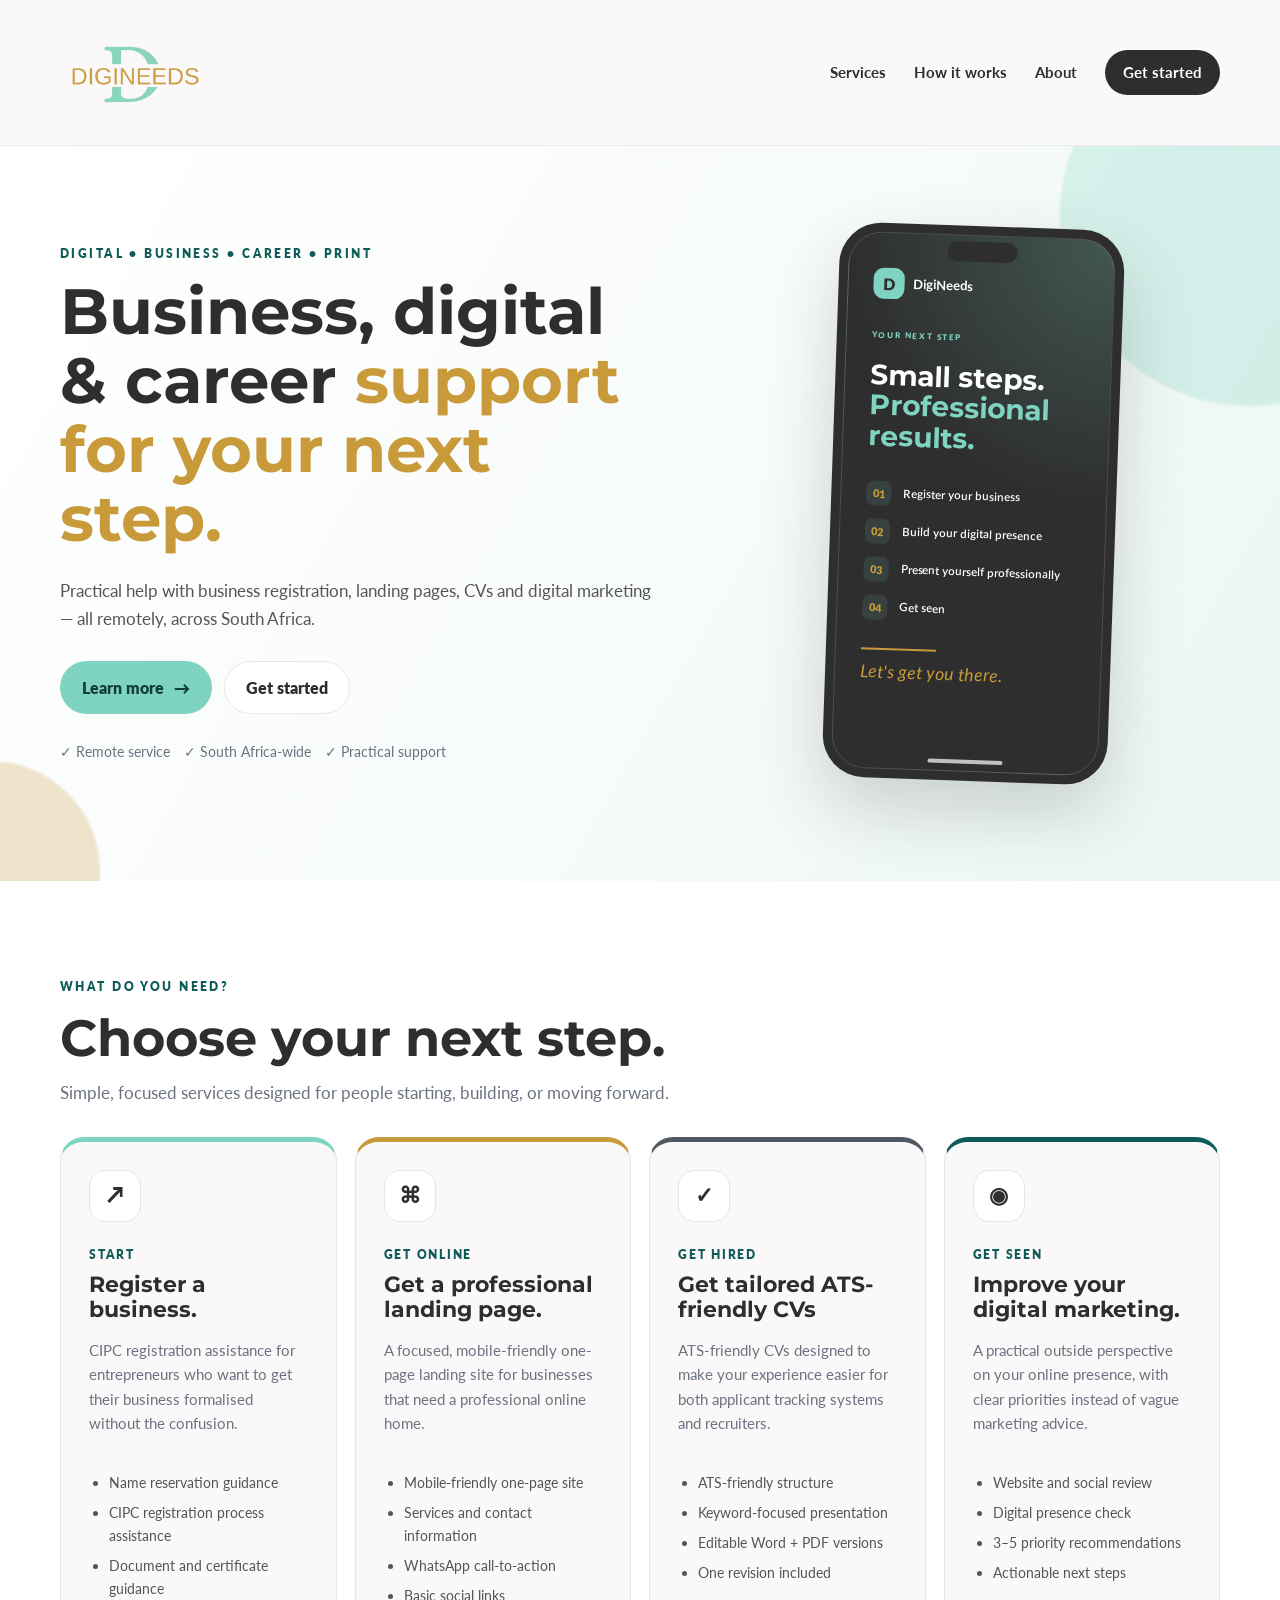
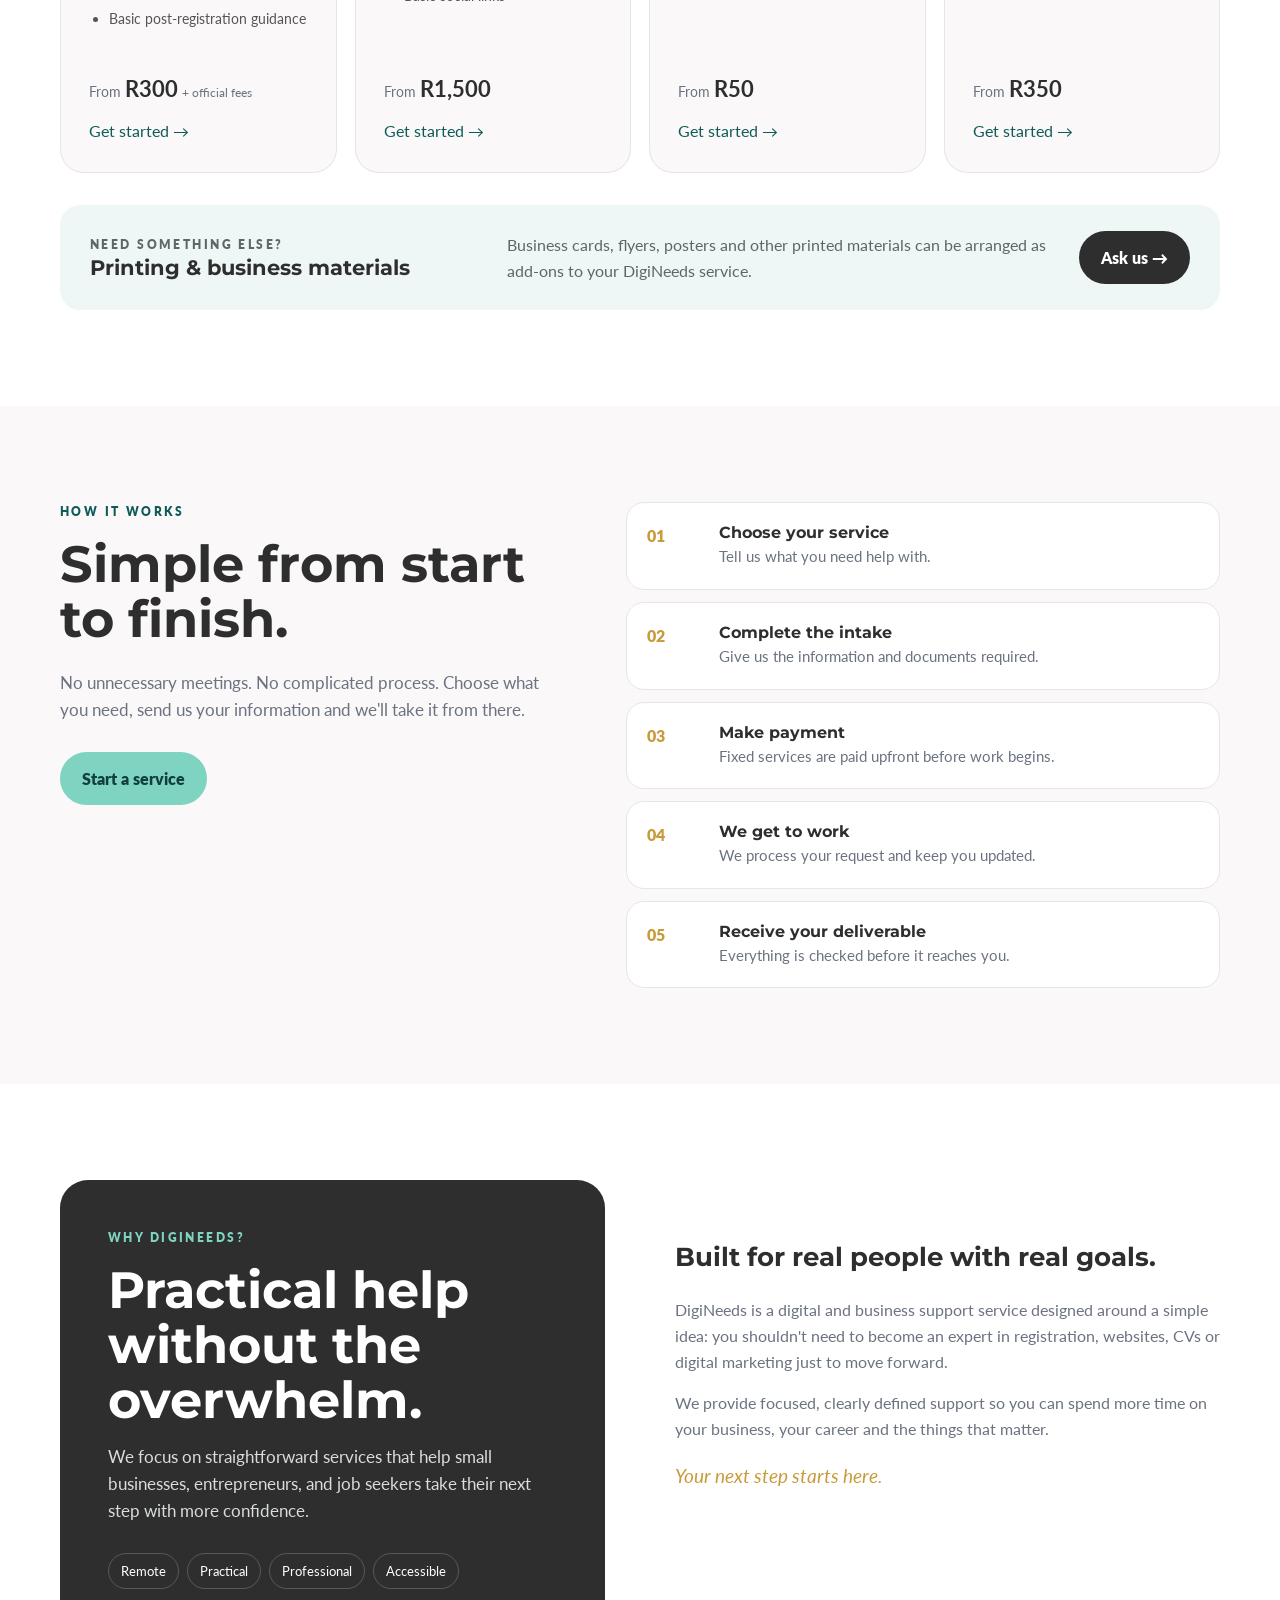
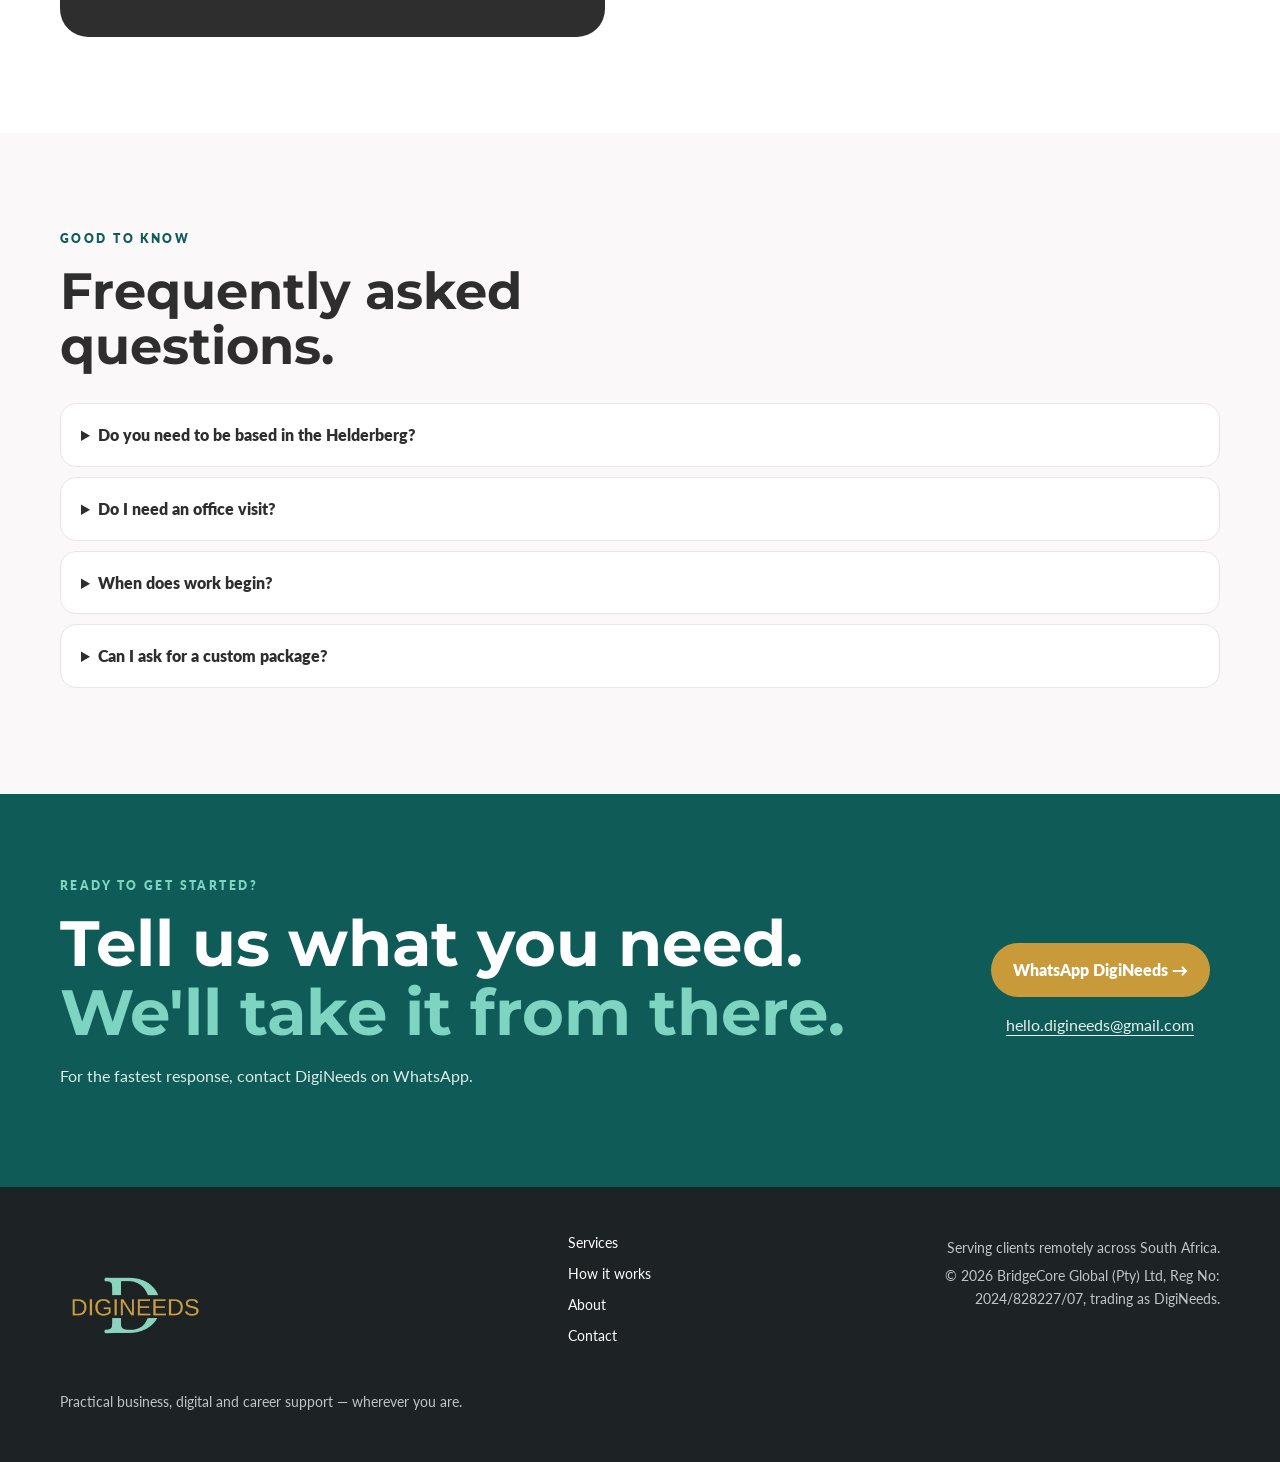
==== commit 94da8b21: "Add honeypot field to service form Added a honeypot field to the service form to reduce spam." ====
--- a/index.html
+++ b/index.html
@@ -249,7 +249,12 @@
     <form id="service-form" novalidate>
       <input type="hidden" name="service" id="service-name">
       <input type="hidden" name="service_price" id="service-price">
-      
+      <div class="form-trap" aria-hidden="true">
+  <label for="website-trap">Leave this field empty</label>
+  <input
+    id="website-trap" type="text" name="website_trap" tabindex="-1"
+    autocomplete="off">
+</div>
       <div class="form-grid">
         <label class="form-field">
           <span>Full name <b aria-hidden="true">*</b></span>
--- a/styles.css
+++ b/styles.css
@@ -9,9 +9,7 @@
   --white: #ffffff;
   --line: #e8e6e3;
   --shadow: 0 18px 50px rgba(46, 46, 46, .08);
-  --radius: 24px;
-}
-
+  --radius: 24px;}
 * { box-sizing: border-box; }
 html { scroll-behavior: smooth; }
 body {
@@ -24,46 +22,40 @@
 a { color: inherit; text-decoration: none; }
 img { max-width: 100%; display: block; }
 button { font: inherit; }
-
-.container { width: min(1160px, calc(100% - 40px)); margin: 0 auto; }
+.container { width: min(100% - 32px, 1160px); margin-inline: auto; }
 .narrow { width: min(800px, 100%); }
-.section { padding: 96px 0; }
-
+.section { padding: 64px 0; }
 .site-header {
   position: sticky; top: 0; z-index: 20;
   background: rgba(250,248,248,.94);
   backdrop-filter: blur(14px);
-  border-bottom: 1px solid rgba(46,46,46,.06);
-}
+  border-bottom: 1px solid rgba(46,46,46,.06);}
 .nav-wrap {
-  min-height: 78px; display: flex; align-items: center; justify-content: space-between;
-}
+  min-height: 70px; display: flex; align-items: center; 
+  justify-content: space-between;}
 .brand img { width: 145px; height: auto; }
-.desktop-nav { display: flex; align-items: center; gap: 28px; font-weight: 700; font-size: .94rem; }
+.desktop-nav { display: none; align-items: center; gap: 28px; font-weight: 700; font-size: .94rem; }
 .desktop-nav a { transition: color .2s ease; }
 .desktop-nav a:hover { color: var(--teal-dark); }
 .nav-cta { padding: 10px 18px; border-radius: 999px; background: var(--charcoal); color: white; }
-.menu-toggle { display: none; border: 0; background: none; font-size: 1.5rem; color: var(--charcoal); }
+.menu-toggle { display: inline-grid; place-items: center; min-width: 44px; min-height: 44px; border: 0; background: none; font-size: 1.5rem; color: var(--charcoal); cursor: pointer; }
 .mobile-nav { padding: 10px 20px 20px; display: grid; gap: 12px; font-weight: 700; }
 .mobile-nav[hidden] { display: none; }
 .mobile-nav a { padding: 10px; }
-
 .hero {
   position: relative;
   overflow: hidden;
   background: linear-gradient(120deg, #fff 0%, #f7fbfa 55%, #e9f6f2 100%);
-  padding: 80px 0 100px;
-}
-
+  padding: 52px 0 64px;
+}
 .hero-grid {
   display: grid;
-  grid-template-columns: 1.1fr .9fr;
-  gap: 64px;
+  grid-template-columns: minmax(0, 1fr);
+  gap: 36px;
   align-items: center;
   position: relative;
   z-index: 2;
 }
-
 .eyebrow {
   letter-spacing: .2em;
   font-size: .76rem;
@@ -71,8 +63,7 @@
   color: var(--teal-dark);
   margin: 0 0 14px;
 }
-
-.hero h2,
+.hero h1,
 .section-heading h2,
 .process h2,
 .why h2,
@@ -81,29 +72,24 @@
   line-height: 1.08;
   margin: 0;
 }
-
-.hero h2 {
-  font-size: clamp(1.6rem, 5vw, 4rem);
+.hero h1 {
+  font-size: clamp(2rem, 8vw, 2.8rem);
   max-width: 760px;
 }
-
-.hero h2 span {
+.hero h1 span {
   color: var(--gold);
 }
-
 .hero-text {
-  font-size: 1.15rem;
-  max-width: 650px;
+  font-size: 1rem;
+  max-width: 42rem;
   color: #555;
   margin: 24px 0 28px;
 }
-
 .hero-actions {
   display: flex;
   flex-wrap: wrap;
   gap: 12px;
 }
-
 .button {
   display: inline-flex;
   align-items: center;
@@ -115,32 +101,26 @@
   border: 1px solid transparent;
   transition: transform .2s ease, box-shadow .2s ease, background .2s ease;
 }
-
 .button:hover {
   transform: translateY(-2px);
   box-shadow: 0 10px 25px rgba(0,0,0,.10);
 }
-
 .button-primary {
   background: var(--teal);
   color: #123e3b;
 }
-
 .button-secondary {
   background: white;
   border-color: var(--line);
 }
-
 .button-dark {
   background: var(--charcoal);
   color: white;
 }
-
 .button-gold {
   background: var(--gold);
   color: white;
 }
-
 .trust-line {
   display: flex;
   flex-wrap: wrap;
@@ -149,243 +129,165 @@
   color: var(--muted);
   font-size: .9rem;
 }
-
-
 /* =========================================
+
    DIGINEEDS PHONE MOCKUP
+
    ========================================= */
 
 .hero-card {
   position: relative;
-
-  width: 285px;
-  height: 555px;
-
+  width: min(225px, 100%);
+  height: 440px;
   margin: 0 auto;
   padding: 9px;
-
   border-radius: 42px;
-
   background: var(--charcoal);
   color: white;
-
   box-shadow:
     0 30px 70px rgba(46,46,46,.20);
-
   transform: rotate(2deg);
-
   transition:
     transform .35s ease,
     box-shadow .35s ease;
 }
-
 .hero-card:hover {
   transform: rotate(0deg) translateY(-6px);
-
   box-shadow:
     0 40px 80px rgba(46,46,46,.22);
 }
-
-
 /* Phone screen */
-
 .hero-card-inner {
   position: relative;
-
   width: 100%;
   height: 100%;
-
   box-sizing: border-box;
   overflow: hidden;
-
   border: 1px solid rgba(255,255,255,.14);
   border-radius: 34px;
-
-  padding: 35px 25px;
-
+  padding: 27px 18px;
   display: flex;
   flex-direction: column;
   justify-content: flex-start;
-
   background:
-    radial-gradient(
+   radial-gradient(
       circle at top right,
       rgba(126,211,193,.25),
       transparent 45%
     );
 }
-
-
 /* Phone speaker/camera */
-
 .hero-card::before {
   content: "";
-
   position: absolute;
   z-index: 5;
-
   top: 16px;
   left: 50%;
-
   width: 70px;
   height: 20px;
-
   border-radius: 20px;
-
   background: var(--charcoal);
-
   transform: translateX(-50%);
 }
-
-
 /* Phone bottom indicator */
-
 .hero-card::after {
   content: "";
-
   position: absolute;
   z-index: 5;
-
   bottom: 17px;
   left: 50%;
-
   width: 75px;
   height: 4px;
-
   border-radius: 10px;
-
   background: rgba(255,255,255,.7);
-
   transform: translateX(-50%);
 }
-
-
 /* =========================================
+
    PHONE CONTENT
+
    ========================================= */
-
 .phone-brand {
   display: flex;
   align-items: center;
   gap: 9px;
-
-  margin-bottom: 42px;
-
+  margin-bottom: 30px;
   font-size: 13px;
   font-weight: 700;
 }
-
 .phone-logo {
   display: flex;
   align-items: center;
   justify-content: center;
-
   width: 31px;
   height: 31px;
-
   border-radius: 10px;
-
   background: var(--teal);
   color: var(--charcoal);
-
   font-size: 16px;
   font-weight: 800;
 }
-
-
 /* Kicker */
-
 .card-kicker {
   margin: 0 0 8px;
-
   letter-spacing: .2em;
-
   font-size: .50rem;
   font-weight: 800;
-
   color: var(--teal);
 }
-
-
 /* Main heading */
-
 .hero-card h4 {
   font-family: "Montserrat", sans-serif;
-  font-size: clamp(1.1rem, 4vw, 2.1rem);
+  font-size: 1.1rem;
   line-height: 1.08;
-
   margin: 10px 0 30px;
 }
-
 .hero-card h4 strong {
   color: var(--teal);
 }
-
-
 /* Services */
-
 .mini-services {
   display: grid;
   gap: 13px;
 }
-
 .mini-services div {
   display: flex;
   gap: 12px;
   align-items: center;
-
   font-size: .72rem;
   font-weight: 600;
   line-height: 1.25;
 }
-
 .mini-services span {
   display: flex;
   align-items: center;
   justify-content: center;
-
   width: 25px;
   height: 25px;
-
   flex-shrink: 0;
-
   border-radius: 7px;
-
-  background: rgba(126,211,193,.12);
-
+  background: rgba(126,211,193,.12); color: var(--gold);
+  font-size: .68rem;font-weight: 800;}
+/* Gold line */
+.gold-line {
+  width: clamp(48px, 20vw, 75px);
+  height: 2px;
+  flex: 0 0 2px;
+  margin-top: clamp(14px, 3vw, 28px);
+  background: var(--gold);
+}
+/* Closing message */
+.script {
+  margin: clamp(7px, 2vw, 11px) 0 0;
   color: var(--gold);
-
-  font-size: .68rem;
-  font-weight: 800;
-}
-
-
-/* Gold line */
-
-.gold-line {
-  width: 75px;
-  height: 2px;
-
-  margin-top: 30px;
-
-  background: var(--gold);
-}
-
-
-/* Closing message */
-
-.script {
-  margin: 12px 0 0;
-
-  color: var(--gold);
-
-  font-size: 1.3rem;
+  font-size: clamp(.5rem, 3.5vw, 1.1rem);
+  line-height: 1.25;
   font-style: italic;
 }
-
-
 /* =========================================
+
    HERO DECORATIVE SHAPES
+
    ========================================= */
 
 .hero-shape {
@@ -394,123 +296,34 @@
   filter: blur(1px);
   opacity: .25;
 }
-
 .hero-shape-one {
   width: 380px;
   height: 380px;
-
   background: var(--teal);
-
   right: -160px;
   top: -120px;
 }
-
 .hero-shape-two {
   width: 220px;
   height: 220px;
-
   background: var(--gold);
-
   left: -120px;
   bottom: -100px;
 }
-
-
 /* =========================================
-   RESPONSIVE
+
+   SERVICES SECTION
+
    ========================================= */
-
-@media (max-width: 900px) {
-
-  .hero-grid {
-    grid-template-columns: 1fr;
-    gap: 50px;
-  }
-
-  .hero-copy {
-    text-align: center;
-  }
-
-  .hero-text {
-    margin-left: auto;
-    margin-right: auto;
-  }
-
-  .hero-actions {
-    justify-content: center;
-  }
-
-  .trust-line {
-    justify-content: center;
-  }
-
-  .hero-card {
-    width: 255px;
-    height: 500px;
-  }
-}
-
-
-@media (max-width: 600px) {
-
-  .hero {
-    padding: 60px 0 80px;
-  }
-
-  .hero-grid {
-    gap: 40px;
-  }
-
-  .hero-card {
-    width: 225px;
-    height: 440px;
-
-    border-radius: 34px;
-  }
-
-  .hero-card-inner {
-    border-radius: 27px;
-    padding: 27px 18px;
-  }
-
-  .phone-brand {
-    margin-bottom: 30px;
-  }
-
-  .hero-card h4 {
-    font-size: 1.1rem;
-    margin-bottom: 22px;
-  }
-
-  .mini-services {
-    gap: 10px;
-  }
-
-  .mini-services div {
-    font-size: .62rem;
-    gap: 9px;
-  }
-
-  .mini-services span {
-    width: 22px;
-    height: 22px;
-    font-size: .58rem;
-  }
-
-  .script {
-    font-size: 1.05rem;
-  }
-}
-.section-heading { max-width: 720px; margin-bottom: 42px; }
+.section-heading { max-width: 720px; margin-bottom: 30px; }
 .section-heading h2, .process h2, .why h2 { font-size: clamp(2rem, 4vw, 3.4rem); }
 .section-heading > p:last-child { color: var(--muted); font-size: 1.05rem; margin-top: 14px; }
-
 .services { background: white; }
-.service-grid { display: grid; grid-template-columns: repeat(4, 1fr); gap: 18px; }
+.service-grid { display: grid; grid-template-columns: minmax(0, 1fr); gap: 18px; }
 .service-card {
   padding: 28px; border: 1px solid var(--line); border-radius: var(--radius);
   background: var(--cream); position: relative; display: flex; flex-direction: column;
-  min-height: 520px; transition: transform .2s ease, box-shadow .2s ease;
+  min-height: 0; transition: transform .2s ease, box-shadow .2s ease;
 }
 .service-card:hover { transform: translateY(-5px); box-shadow: var(--shadow); }
 .service-card.start { border-top: 5px solid var(--teal); }
@@ -530,16 +343,14 @@
 .price strong { color: var(--charcoal); font-size: 1.35rem; }
 .price small { font-size: .72rem; }
 .text-link { color: var(--teal-dark); font-weight: 800; margin-top: 12px; }
-
 .add-on-strip {
   margin-top: 32px; padding: 26px 30px; border-radius: 20px; background: #eef7f5;
-  display: grid; grid-template-columns: 1fr 1.4fr auto; gap: 28px; align-items: center;
+  display: grid; grid-template-columns: minmax(0, 1fr); gap: 18px; align-items: start;
 }
 .add-on-strip h3 { margin: 0; font: 700 1.3rem "Montserrat", sans-serif; }
 .add-on-strip p { margin: 0; color: #5f6666; }
-
 .process { background: var(--cream); }
-.process-grid { display: grid; grid-template-columns: .9fr 1.1fr; gap: 80px; align-items: start; }
+.process-grid { display: grid; grid-template-columns: minmax(0, 1fr); gap: 36px; align-items: start; }
 .lead { font-size: 1.08rem; color: var(--muted); margin: 22px 0 28px; max-width: 500px; }
 .steps { display: grid; gap: 12px; }
 .step {
@@ -549,10 +360,9 @@
 .step > span { color: var(--gold); font-weight: 800; }
 .step h3 { margin: 0; font: 700 1rem "Montserrat", sans-serif; }
 .step p { margin: 3px 0 0; color: var(--muted); font-size: .92rem; }
-
 .why { background: white; }
-.why-grid { display: grid; grid-template-columns: 1fr 1fr; gap: 70px; align-items: stretch; }
-.why-panel { background: var(--charcoal); color: white; border-radius: 28px; padding: 48px; }
+.why-grid { display: grid; grid-template-columns: minmax(0, 1fr); gap: 28px; align-items: stretch; }
+.why-panel { background: var(--charcoal); color: white; border-radius: 28px; padding: 30px 24px; }
 .why-panel .eyebrow { color: var(--teal); }
 .why-panel p:not(.eyebrow) { color: #d9dddd; font-size: 1.05rem; }
 .about-copy { padding: 35px 0; }
@@ -561,52 +371,267 @@
 .pill-row { display: flex; flex-wrap: wrap; gap: 8px; margin-top: 28px; }
 .pill-row span { border: 1px solid rgba(255,255,255,.2); border-radius: 999px; padding: 7px 12px; font-size: .8rem; }
 .signature { color: var(--gold) !important; font-style: italic; font-size: 1.2rem; }
-
 .faq { background: var(--cream); }
 details { background: white; border: 1px solid var(--line); border-radius: 16px; padding: 18px 20px; margin: 10px 0; }
 summary { cursor: pointer; font-weight: 800; }
 details p { color: var(--muted); margin-bottom: 0; }
-
 .cta-section { background: var(--teal-dark); color: white; padding: 82px 0; position: relative; overflow: hidden; }
 .cta-section .eyebrow { color: var(--teal); }
 .cta-section h2 { font-size: clamp(2.2rem, 5vw, 4rem); }
 .cta-section h2 span { color: var(--teal); }
 .cta-section p:not(.eyebrow) { color: #dceceb; }
-.cta-inner { display: flex; justify-content: space-between; gap: 40px; align-items: center; }
-.cta-actions { display: grid; justify-items: center; gap: 15px; min-width: 280px; }
+.cta-inner { display: flex; flex-direction: column; justify-content: space-between; gap: 28px; align-items: stretch; }
+.cta-actions { display: grid; justify-items: stretch; gap: 15px; min-width: 0; width: 100%; }
 .email-link { color: white; opacity: .9; text-decoration: underline; text-underline-offset: 4px; }
-
 .footer { background: #1d2224; color: white; padding: 44px 0; }
-.footer-grid { display: grid; grid-template-columns: 1.3fr .7fr 1fr; gap: 40px; align-items: start; }
+.footer-grid { display: grid; grid-template-columns: minmax(0, 1fr); gap: 28px; align-items: start; }
 .footer-logo { width: 145px; margin-bottom: 14px; }
 .footer p { color: #bfc6c6; margin: 5px 0; font-size: .9rem; }
 .footer-links { display: grid; gap: 8px; font-size: .9rem; }
 .footer-links a:hover { color: var(--teal); }
-.footer-note { text-align: right; }
-
-@media (max-width: 1000px) {
-  .service-grid { grid-template-columns: repeat(2, 1fr); }
-  .hero-grid, .process-grid, .why-grid { grid-template-columns: 1fr; }
-  .hero-card { max-width: 650px; width: 100%; margin: 0 auto; }
-  .add-on-strip { grid-template-columns: 1fr 1fr; }
-  .add-on-strip .button { justify-self: start; }
-  .cta-inner { flex-direction: column; align-items: flex-start; }
-  .cta-actions { justify-items: start; }
-  .footer-grid { grid-template-columns: 1fr 1fr; }
-  .footer-note { text-align: left; }
-}
-@media (max-width: 700px) {
-  .container { width: min(100% - 28px, 1160px); }
-  .section { padding: 68px 0; }
-  .desktop-nav { display: none; }
-  .menu-toggle { display: block; }
-  .hero { padding: 55px 0 70px; }
-  .hero h2 { font-size: 1.63rem; }
-  .hero-card-inner { padding: 30px; min-height: 390px; }
-  .service-grid { grid-template-columns: 1fr; }
-  .service-card { min-height: auto; }
-  .add-on-strip { grid-template-columns: 1fr; }
-  .why-panel { padding: 32px; }
-  .footer-grid { grid-template-columns: 1fr; }
-  .trust-line { display: grid; gap: 6px; }
-}
+.footer-note { text-align: left; }
+/* =========================================
+
+   SERVICE INTAKE MODAL
+
+   ========================================= */
+body.modal-open { overflow: hidden; }
+.service-trigger { appearance: none;border: 0;padding: 0;background: transparent;font: inherit;cursor: pointer;text-align: left;}
+.service-trigger:hover { color: var(--gold-dark); }
+.service-modal[hidden] { display: none; }
+.service-modal {position: fixed;inset: 0;z-index: 100;display: grid;
+  place-items: center;padding: 20px;}
+.modal-backdrop {
+  position: absolute;
+  inset: 0;
+  background: rgba(29, 34, 36, .68);
+  backdrop-filter: blur(5px);
+}
+.modal-panel {
+  position: relative;
+  z-index: 1;
+  width: min(680px, 100%);
+  max-height: min(90vh, 820px);
+  max-height: min(90dvh, 820px);
+  overflow-y: auto;
+  padding: 42px;
+  background: var(--white);
+  border-radius: 28px;
+  box-shadow: 0 30px 90px rgba(0,0,0,.25);
+}
+.modal-close {
+  position: absolute;
+  top: 16px;
+  right: 18px;
+  width: 42px;
+  height: 42px;
+  border: 0;
+  border-radius: 50%;
+  background: var(--cream);
+  color: var(--charcoal);
+  font-size: 1.7rem;
+  line-height: 1;
+  cursor: pointer;
+}
+.modal-header {padding-right: 45px;margin-bottom: 28px;}
+.modal-header h2 {font: 700 clamp(1.7rem, 4vw, 2.4rem)/1.1 "Montserrat", sans-serif;
+  margin: 0 0 12px;}
+.modal-header p:last-child {color: var(--muted);margin: 0;}
+.form-grid {display: grid;grid-template-columns: minmax(0, 1fr);gap: 18px;}
+.form-grid-full {grid-column: 1 / -1;display: grid;gap: 18px;}
+.form-field,
+.dynamic-field {display: grid;gap: 7px;}
+.form-field span,
+.dynamic-field span {font-weight: 700;font-size: .9rem;}
+.form-field b,
+.dynamic-field b { color: var(--gold-dark); }
+.form-field input,
+.form-field select,
+.form-field textarea,
+.dynamic-field input,
+.dynamic-field select,
+.dynamic-field textarea {
+  width: 100%;
+  min-height: 48px;
+  border: 1px solid var(--line);
+  border-radius: 12px;
+  padding: 11px 13px;
+  background: #fff;
+  color: var(--charcoal);
+  font: inherit;
+  outline: none;
+}
+.form-field textarea,
+.dynamic-field textarea {min-height: 110px;resize: vertical;}
+.form-field input:focus,
+.form-field select:focus,
+.form-field textarea:focus,
+.dynamic-field input:focus,
+.dynamic-field select:focus,
+.dynamic-field textarea:focus {
+  border-color: var(--teal-dark);
+  box-shadow: 0 0 0 3px rgba(126,211,193,.2);
+}
+.consent-field {
+  display: grid;
+  grid-template-columns: auto 1fr;
+  gap: 10px;
+  align-items: start;
+  margin: 22px 0;
+  color: var(--muted);
+  font-size: .84rem;
+  line-height: 1.5;
+}
+.consent-field input {
+  width: 18px;
+  height: 18px;
+  margin-top: 2px;
+  accent-color: var(--teal-dark);
+}
+.consent-field a {
+  color: var(--teal-dark);
+  font-weight: 700;
+  text-decoration: underline;
+}
+.form-submit { width: 100%; }
+.form-submit:disabled {
+  opacity: .6;
+  cursor: not-allowed;
+  transform: none;
+  box-shadow: none;
+}
+.form-error {
+  margin: 0 0 16px;
+  padding: 12px 14px;
+  border-radius: 12px;
+  background: #fff1f1;
+  color: #9b3030;
+  font-size: .9rem;
+}
+.form-success {
+  text-align: center;
+  padding: 12px 0 5px;
+}
+.form-success h3 {
+  font: 700 1.6rem/1.15 "Montserrat", sans-serif;
+  margin: 8px 0 10px;
+}
+.form-success p:not(.eyebrow) { color: var(--muted); }
+.success-mark {
+  width: 58px;
+  height: 58px;
+  margin: 0 auto 18px;
+  display: grid;
+  place-items: center;
+  border-radius: 50%;
+  background: var(--teal);
+  color: var(--teal-dark);
+  font-size: 1.7rem;
+  font-weight: 800;
+}
+.modal-secondary-action {
+  display: block;
+  margin: 16px auto 0;
+  border: 0;
+  background: transparent;
+  color: var(--muted);
+  text-decoration: underline;
+  cursor: pointer;
+}
+/* MOBILE-FIRST RESPONSIVE LAYOUT */
+html { -webkit-text-size-adjust: 100%; text-size-adjust: 100%; }
+body { min-width: 320px; overflow-wrap: break-word; }
+main, section, header, footer, nav, article, aside { min-width: 0; }
+.container > *, .hero-grid > *, .service-grid > *, .process-grid > *, .why-grid > *, .footer-grid > *, .add-on-strip > *, .cta-inner > * { min-width: 0; }
+button, input, select, textarea { max-width: 100%; }
+:focus-visible { outline: 3px solid var(--gold); outline-offset: 3px; }
+
+@media (prefers-reduced-motion: reduce) { html { scroll-behavior: auto; } *, *::before, *::after { animation-duration: .01ms !important; animation-iteration-count: 1 !important; transition-duration: .01ms !important; scroll-behavior: auto !important; } }
+.hero-copy { text-align: center; }
+.hero-text { margin-left: auto; margin-right: auto; max-width: 42rem; }
+.hero-actions { justify-content: center; }
+.hero-actions .button { max-width: 100%; }
+.trust-line { justify-content: center; gap: 8px 14px; }
+.hero-card { flex: 0 0 auto; transform: none; }
+.hero-card:hover { transform: translateY(-3px); }
+.hero-card-inner { min-height: 0; }
+.service-card { overflow-wrap: anywhere; }
+.why-panel { padding: 30px 24px; }
+.cta-actions .button { width: 100%; }
+.form-grid { grid-template-columns: minmax(0, 1fr); }
+.form-grid-full { grid-column: auto; min-width: 0; }
+.service-modal { place-items: start center; padding: 12px; overflow-y: auto; }
+.modal-panel { width: 100%; max-height: calc(100vh - 24px); max-height: calc(100dvh - 24px); padding: 28px 20px 24px; border-radius: 22px; }
+.modal-header { padding-right: 36px; }
+.modal-close { top: 12px; right: 12px; }
+
+@media (min-width: 560px) {
+ .container { width: min(100% - 40px, 1160px); }
+ .section { padding: 76px 0; }
+ .hero { padding: 64px 0 76px; }
+ .hero h1 { font-size: clamp(2.3rem, 6vw, 3.3rem); }
+ .service-grid { grid-template-columns: repeat(2, minmax(0, 1fr)); }
+ .service-card { padding: 24px; }
+ .add-on-strip { grid-template-columns: minmax(0, 1fr) minmax(0, 1.4fr); gap: 20px; }
+ .add-on-strip .button { justify-self: start; }
+ .footer-grid { grid-template-columns: repeat(2, minmax(0, 1fr)); }
+ .why-panel { padding: 36px; }
+ .form-grid { grid-template-columns: repeat(2, minmax(0, 1fr)); }
+ .form-grid-full { grid-column: 1 / -1; }
+}
+@media (min-width: 760px) {
+ .desktop-nav { display: flex; }
+ .menu-toggle { display: none; }
+ .mobile-nav { display: none !important; }
+ .nav-wrap { min-height: 78px; }
+ .section { padding: 88px 0; }
+ .hero { padding: 76px 0 88px; }
+ .hero-grid { grid-template-columns: minmax(0, 1.1fr) minmax(260px, .9fr); gap: 36px; }
+ .hero-copy { text-align: left; }
+ .hero-text { margin-left: 0; margin-right: 0; font-size: 1.08rem; }
+ .hero-actions { justify-content: flex-start; }
+ .trust-line { justify-content: flex-start; }
+ .hero-card { width: 250px; height: 490px; }
+ .hero-card-inner { padding: 30px 21px; }
+ .hero-card h4 { font-size: clamp(1.15rem, 2.2vw, 1.6rem); }
+ .process-grid { grid-template-columns: minmax(0, .9fr) minmax(0, 1.1fr); gap: 42px; }
+ .why-grid { grid-template-columns: repeat(2, minmax(0, 1fr)); gap: 36px; }
+ .why-panel { padding: 38px; }
+ .cta-inner { flex-direction: row; align-items: center; }
+ .cta-actions { justify-items: center; min-width: 240px; width: auto; }
+ .cta-actions .button { width: auto; }
+ .footer-grid { grid-template-columns: minmax(0, 1.3fr) minmax(0, .7fr); }
+ .footer-note { text-align: left; }
+ .service-modal { place-items: center; padding: 16px; }
+ .modal-panel { width: min(680px, 100%); max-height: min(90vh, 820px); max-height: min(90dvh, 820px); padding: 34px; border-radius: 26px; }
+ .modal-header { padding-right: 45px; }
+ .modal-close { top: 16px; right: 18px; }
+}
+@media (min-width: 1024px) {
+ .section { padding: 96px 0; }
+ .hero { padding: 80px 0 100px; }
+ .hero-grid { grid-template-columns: minmax(0, 1.1fr) minmax(285px, .9fr); gap: 64px; }
+ .hero h1 { font-size: clamp(3rem, 5vw, 4rem); }
+ .hero-card { width: 285px; height: 555px; transform: rotate(2deg); }
+ .hero-card:hover { transform: rotate(0deg) translateY(-6px); }
+ .hero-card-inner { padding: 35px 25px; }
+ .hero-card h4 { font-size: clamp(1.1rem, 2.2vw, 2.1rem); }
+ .service-grid { grid-template-columns: repeat(4, minmax(0, 1fr)); }
+ .service-card { min-height: 500px; padding: 28px; }
+ .add-on-strip { grid-template-columns: minmax(0, 1fr) minmax(0, 1.4fr) auto; gap: 28px; align-items: center; }
+ .process-grid { gap: 80px; }
+ .why-grid { gap: 70px; }
+ .why-panel { padding: 48px; }
+ .footer-grid { grid-template-columns: minmax(0, 1.3fr) minmax(0, .7fr) minmax(0, 1fr); gap: 40px; }
+ .footer-note { text-align: right; }
+}
+@media (max-width: 359px) {
+ .container { width: calc(100% - 24px); }
+ .hero-card { width: 210px; height: 410px; }
+ .hero-card-inner { padding: 25px 16px; }
+ .phone-brand { margin-bottom: 24px; }
+ .hero-actions { flex-direction: column; align-items: stretch; }
+ .hero-actions .button { width: 100%; }
+ .why-panel { padding: 24px 18px; }
+ .modal-panel { padding: 26px 16px 20px; }
+}
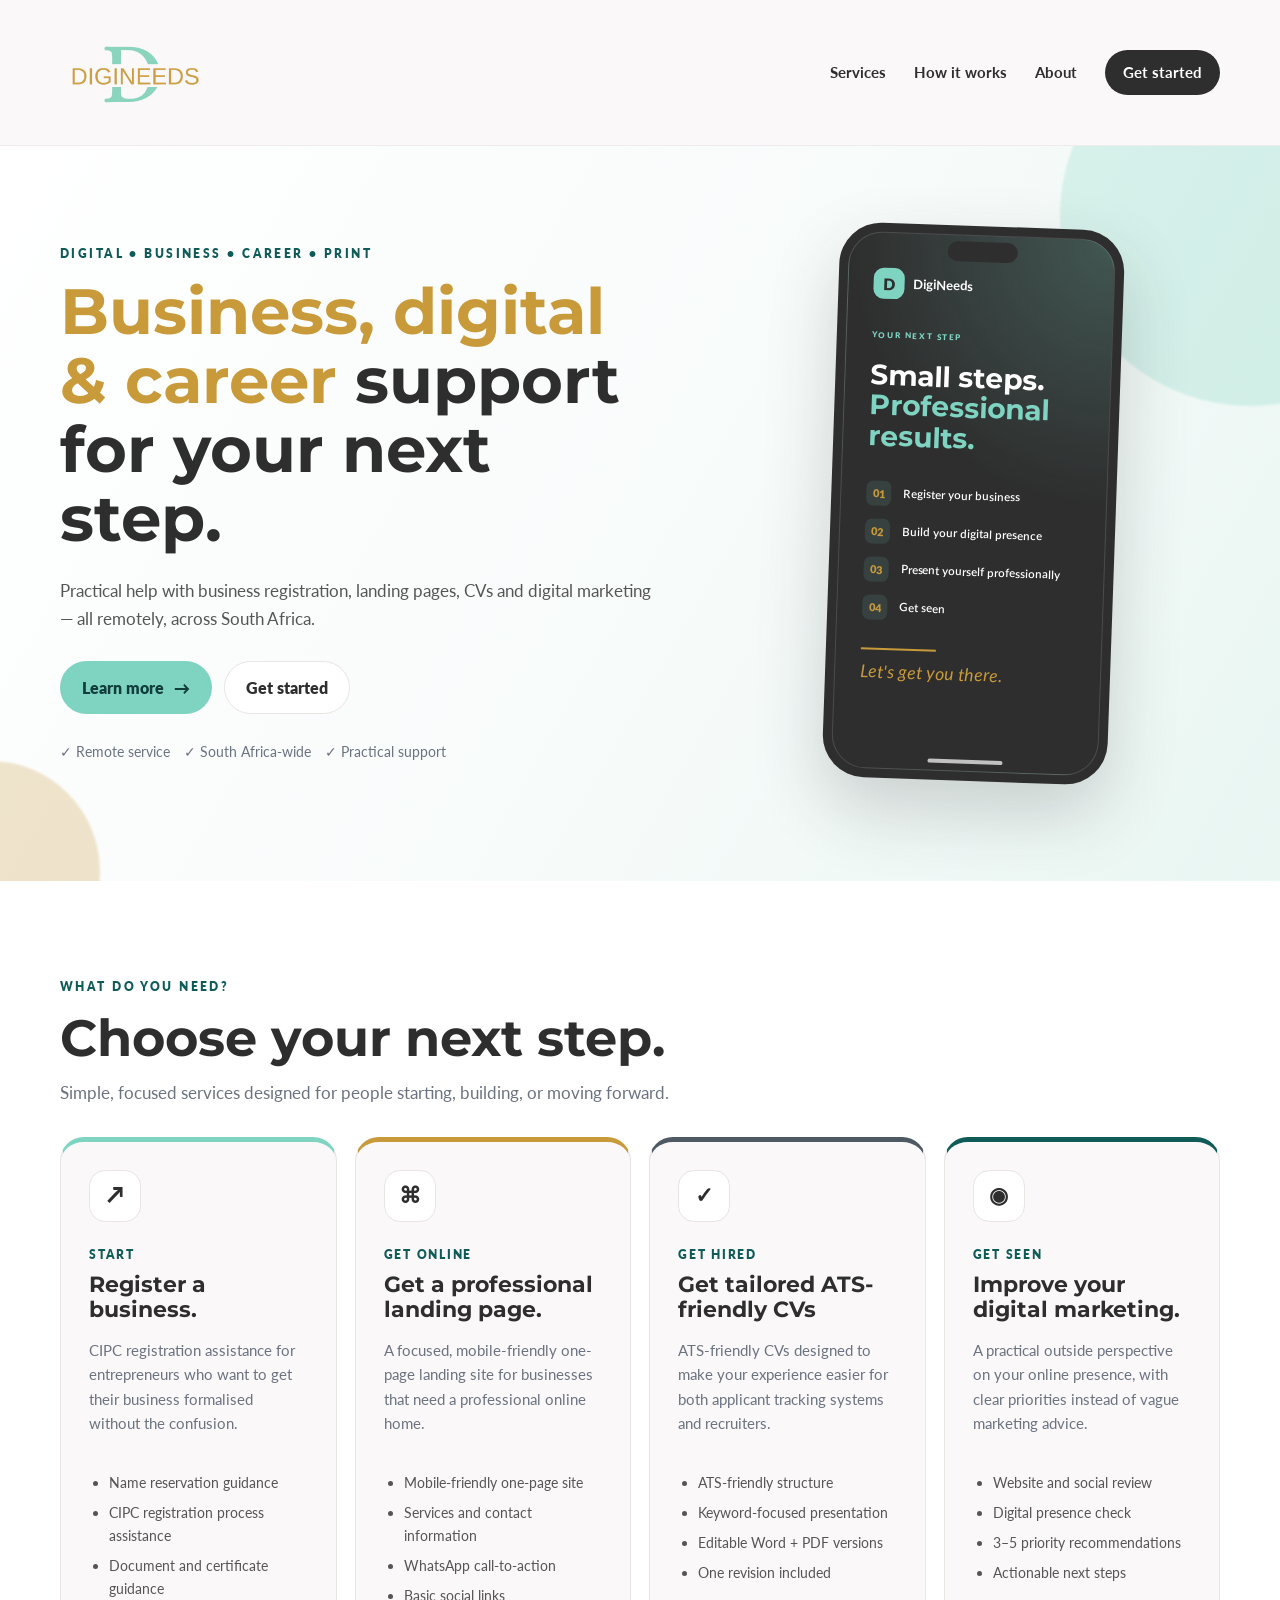
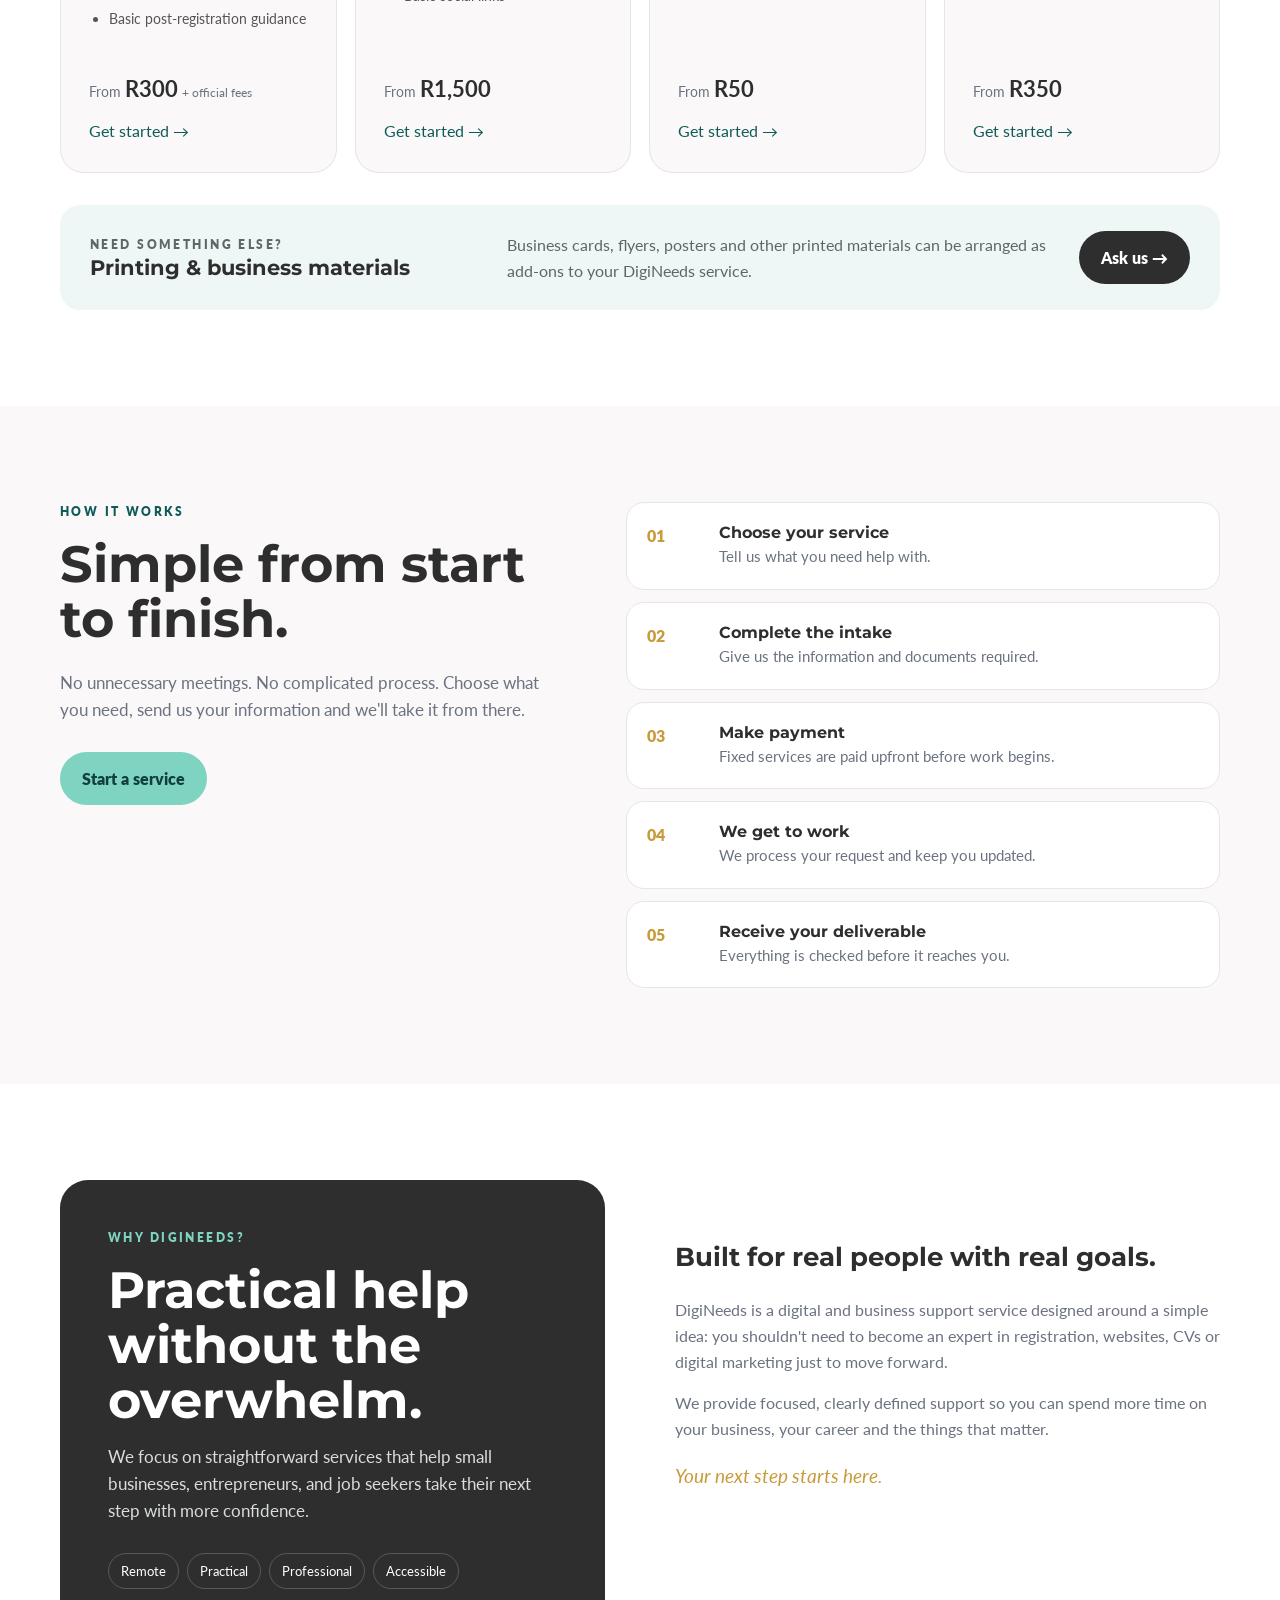
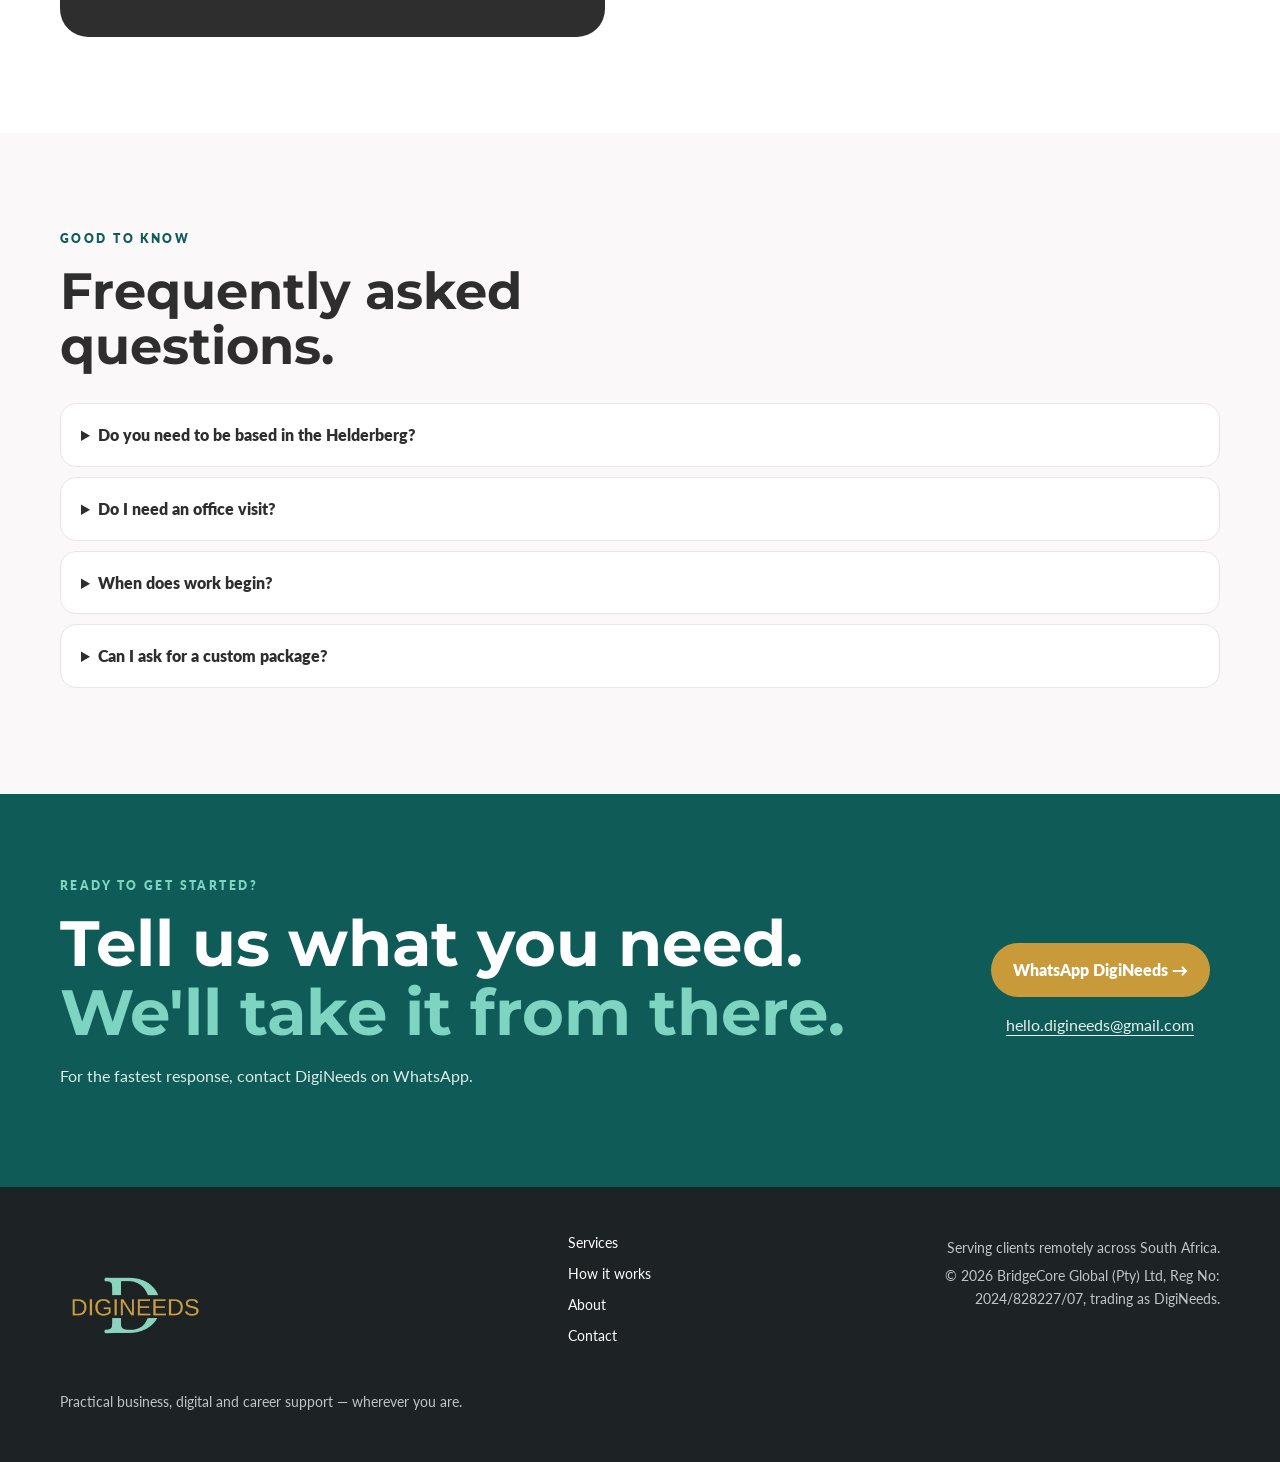
==== commit 25e26de2: "Update index.html" ====
--- a/index.html
+++ b/index.html
@@ -40,7 +40,7 @@
       <div class="container hero-grid">
         <div class="hero-copy">
           <p class="eyebrow">DIGITAL • BUSINESS • CAREER • PRINT</p>
-          <h1>Business, digital &amp; career <span>support for your next step.</span></h1>
+          <h1><span>Business, digital &amp; career</span> support for your next step.</h1>
           <p class="hero-text">
             Practical help with business registration, landing pages, CVs and digital marketing — all remotely, across South Africa.
           </p>
@@ -265,7 +265,7 @@
           <input type="email" name="email" autocomplete="email" required>
         </label>
         <label class="form-field">
-          <span>WhatsApp number <b aria-hidden="true">*</b></span>
+          <span>Contact<b aria-hidden="true">*</b></span>
           <input type="tel" name="phone" autocomplete="tel" required>
         </label>
         
--- a/styles.css
+++ b/styles.css
@@ -433,6 +433,16 @@
   line-height: 1;
   cursor: pointer;
 }
+.form-trap {
+  position: absolute;
+  width: 1px;
+  height: 1px;
+  margin: -1px;
+  padding: 0;
+  overflow: hidden;
+  clip-path: inset(50%);
+  white-space: nowrap;
+}
 .modal-header {padding-right: 45px;margin-bottom: 28px;}
 .modal-header h2 {font: 700 clamp(1.7rem, 4vw, 2.4rem)/1.1 "Montserrat", sans-serif;
   margin: 0 0 12px;}
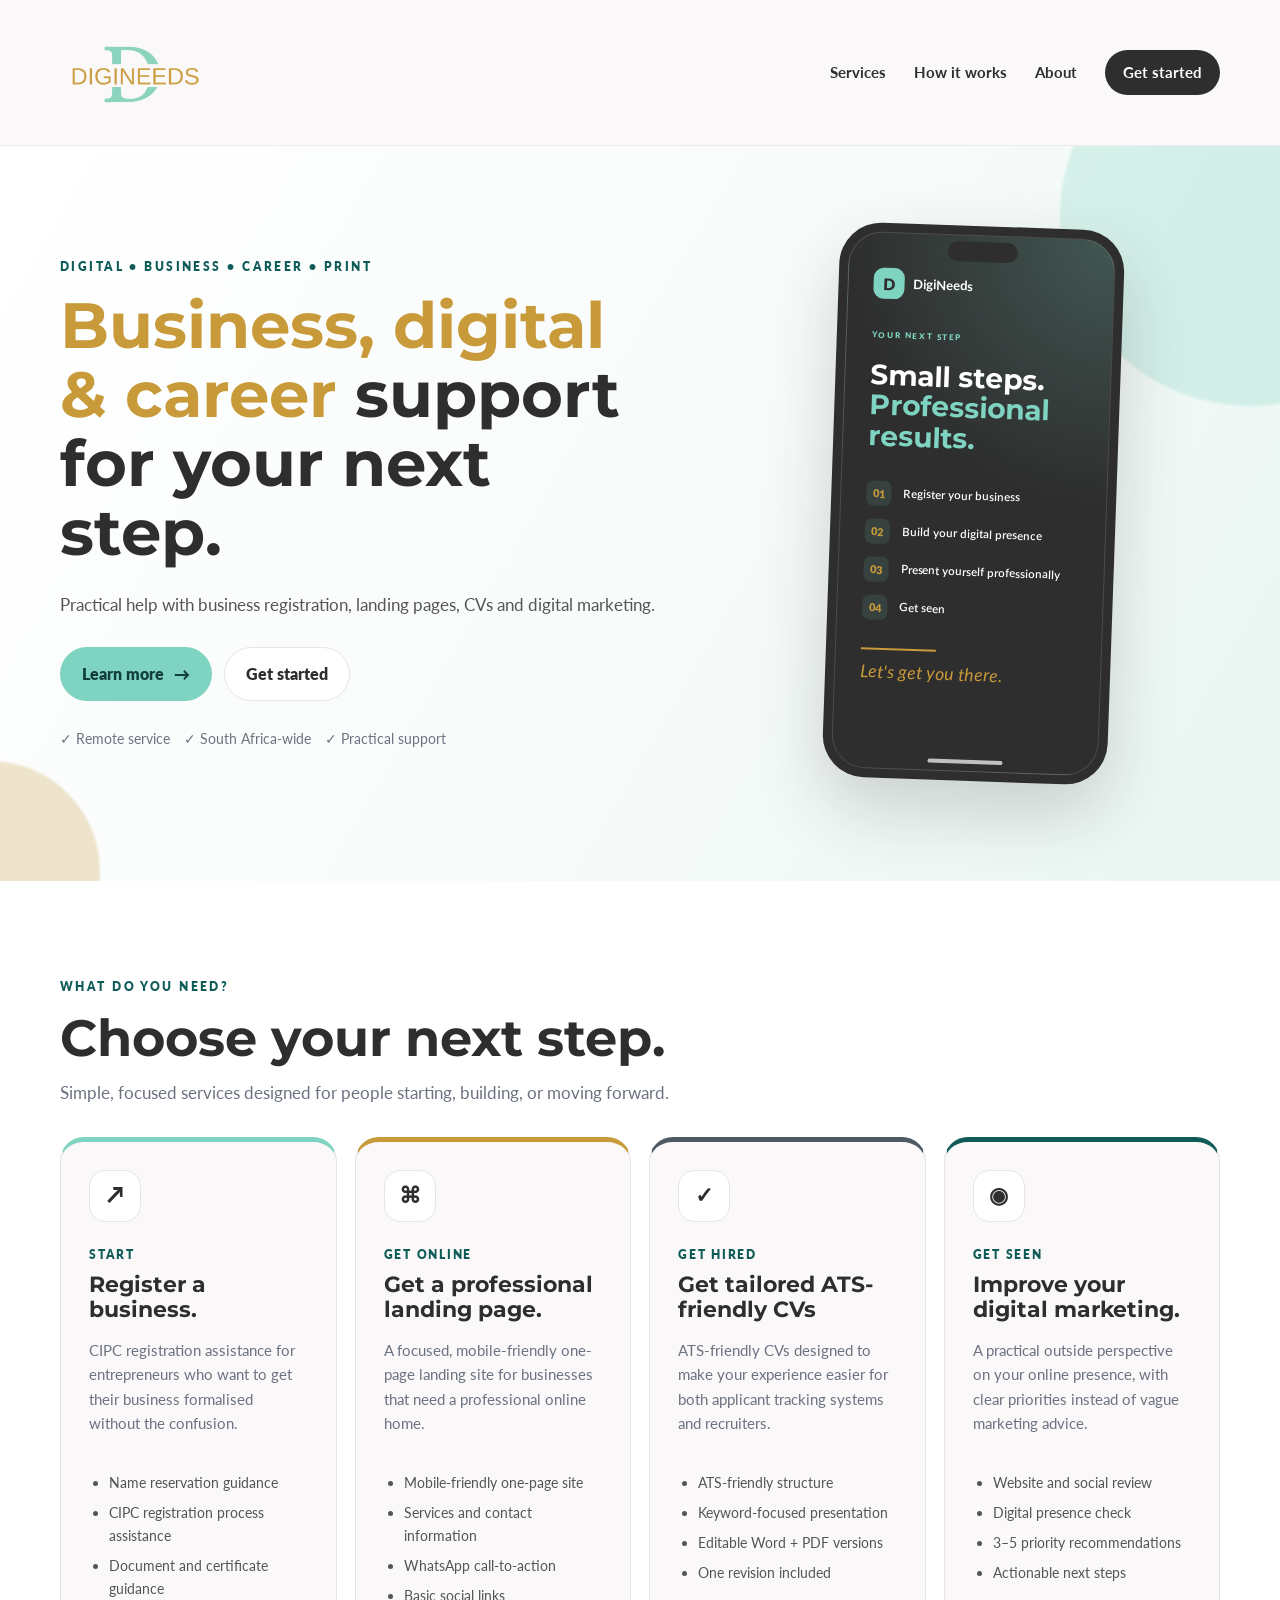
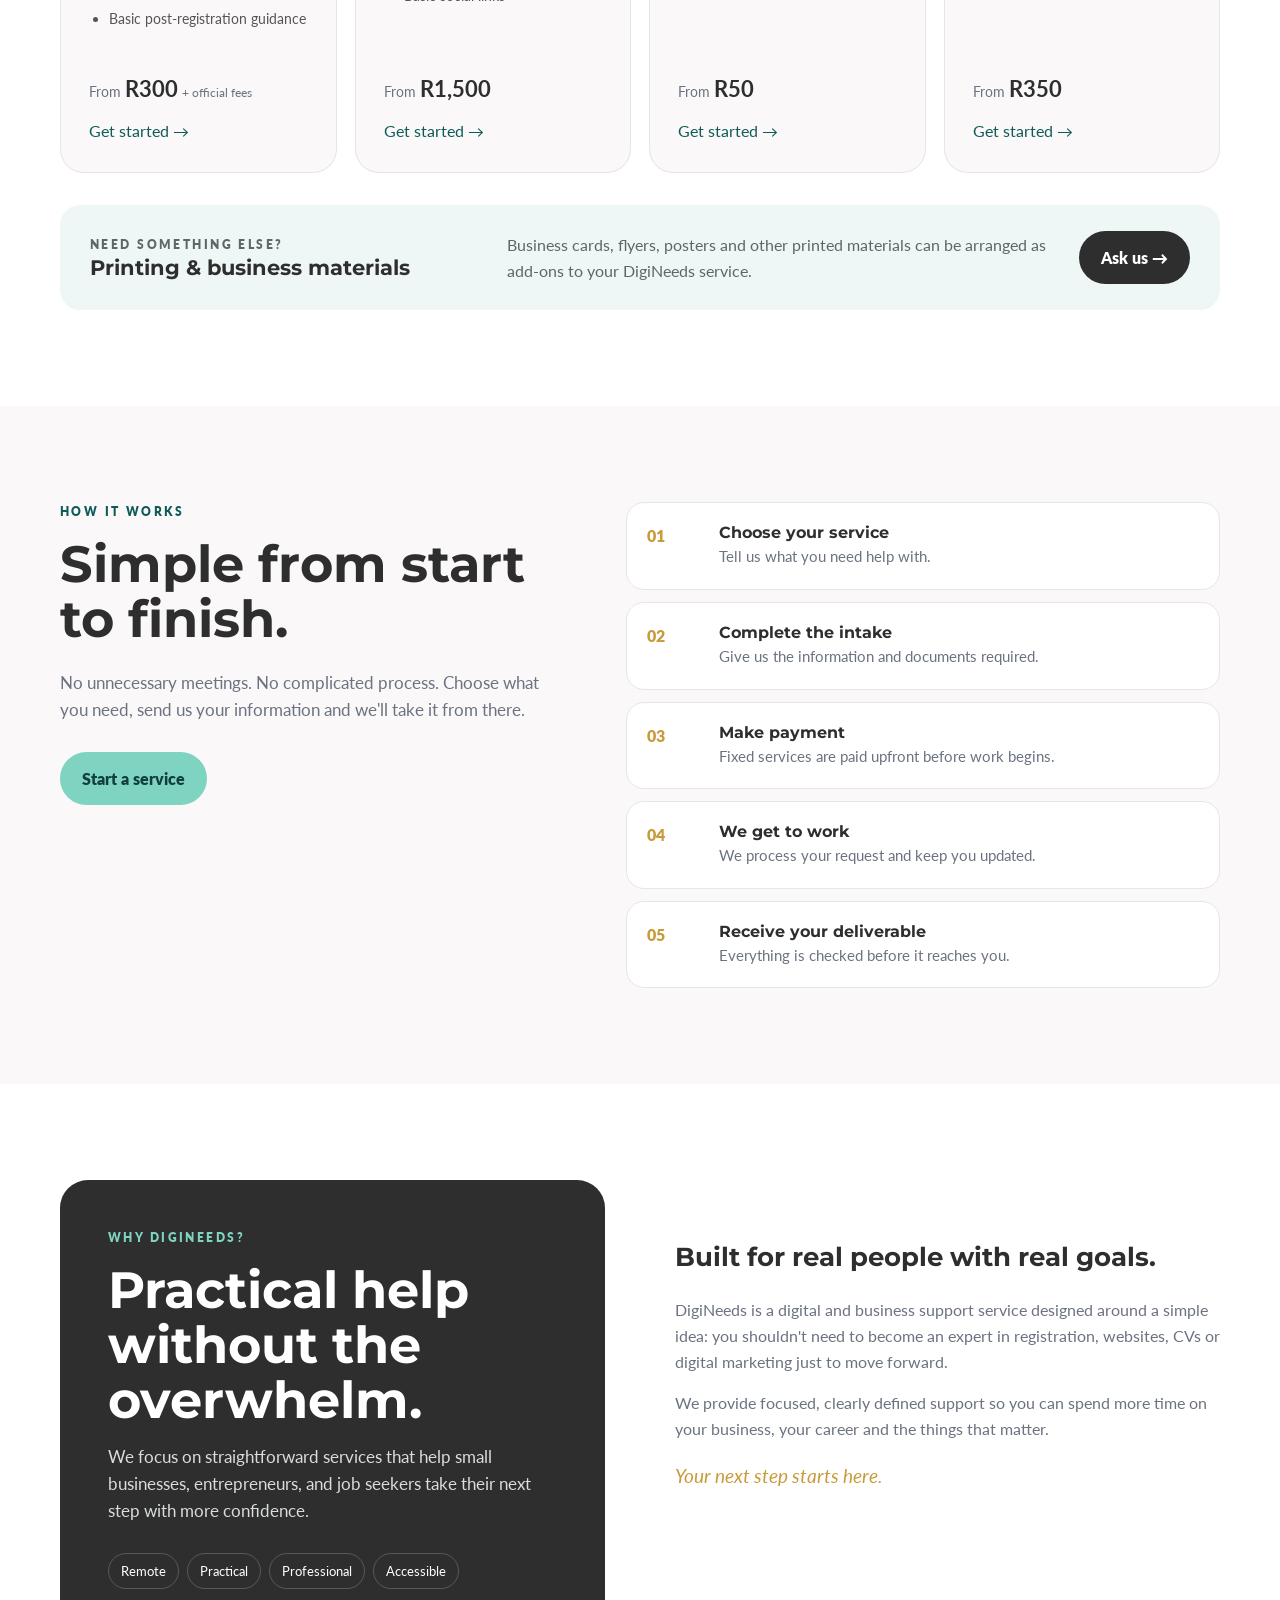
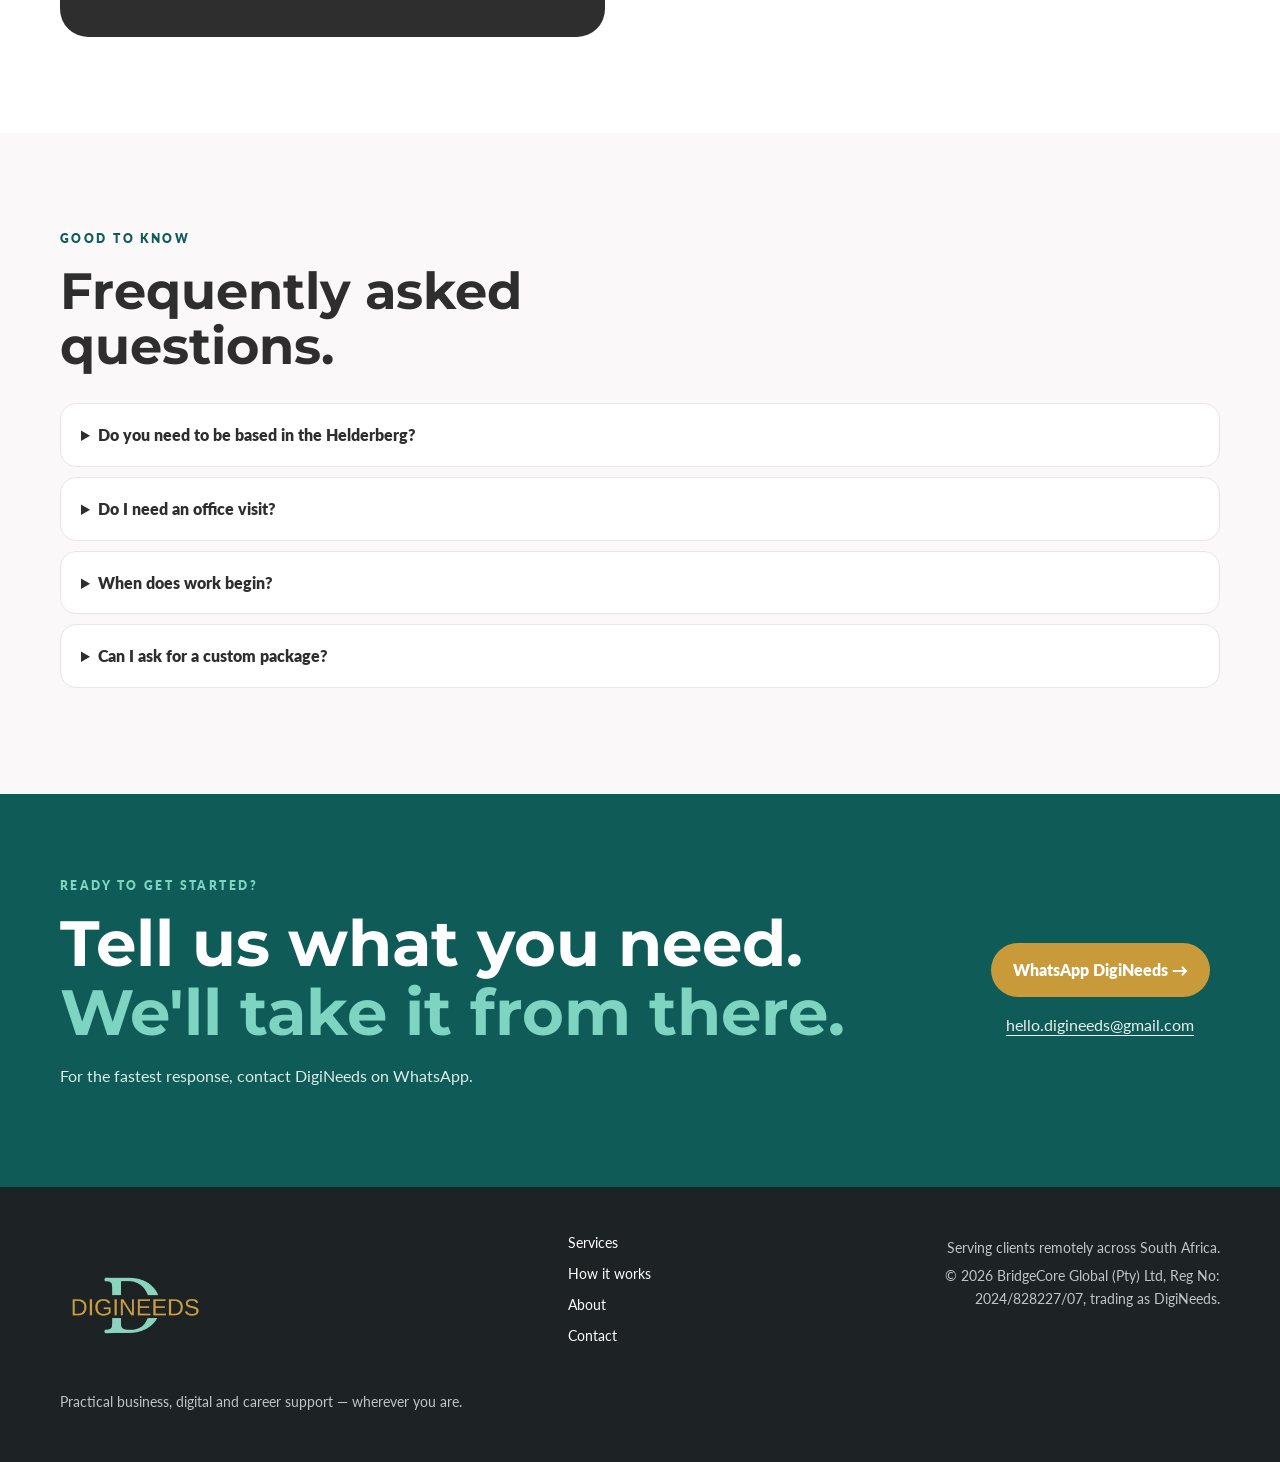
==== commit 10f36874: "Update hero text in index.html Removed reference to service area in hero text." ====
--- a/index.html
+++ b/index.html
@@ -42,7 +42,7 @@
           <p class="eyebrow">DIGITAL • BUSINESS • CAREER • PRINT</p>
           <h1><span>Business, digital &amp; career</span> support for your next step.</h1>
           <p class="hero-text">
-            Practical help with business registration, landing pages, CVs and digital marketing — all remotely, across South Africa.
+            Practical help with business registration, landing pages, CVs and digital marketing.
           </p>
           <div class="hero-actions">
             <a class="button button-primary" href="#services">Learn more <span>→</span></a>
